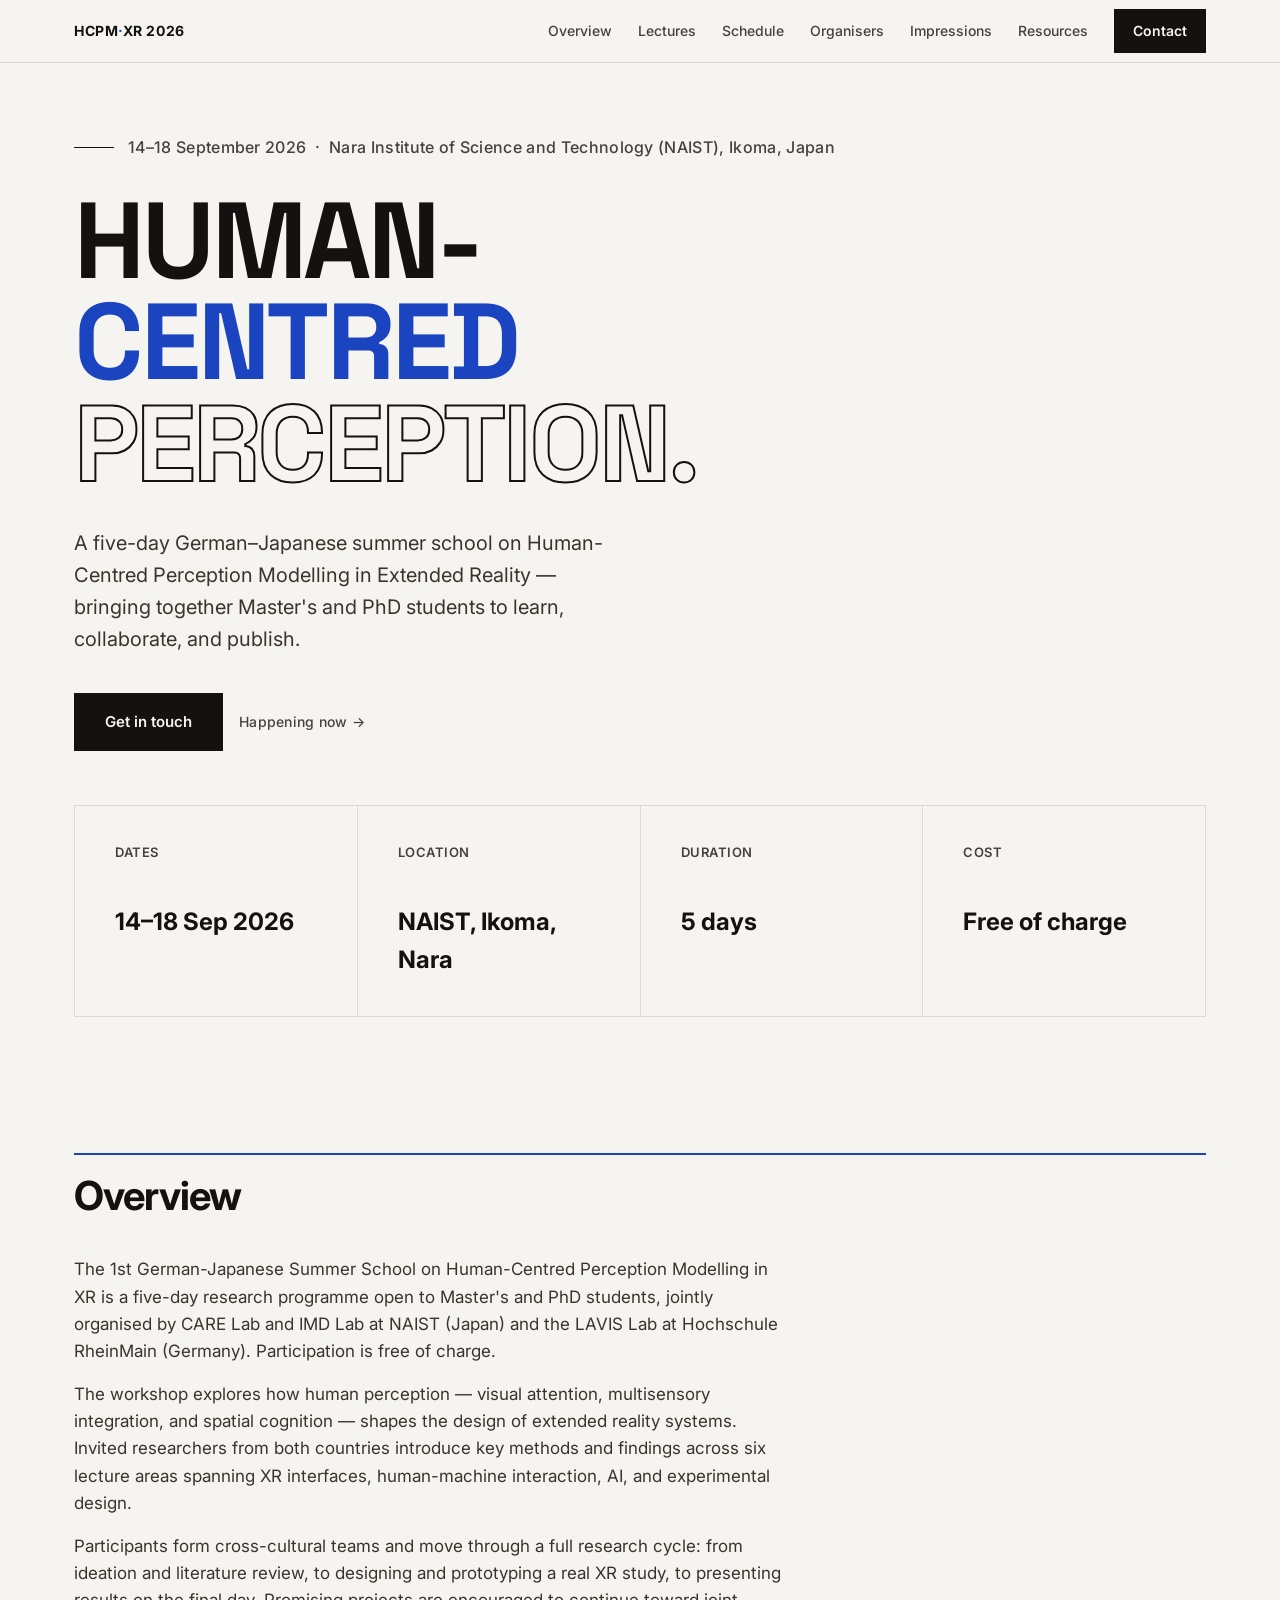
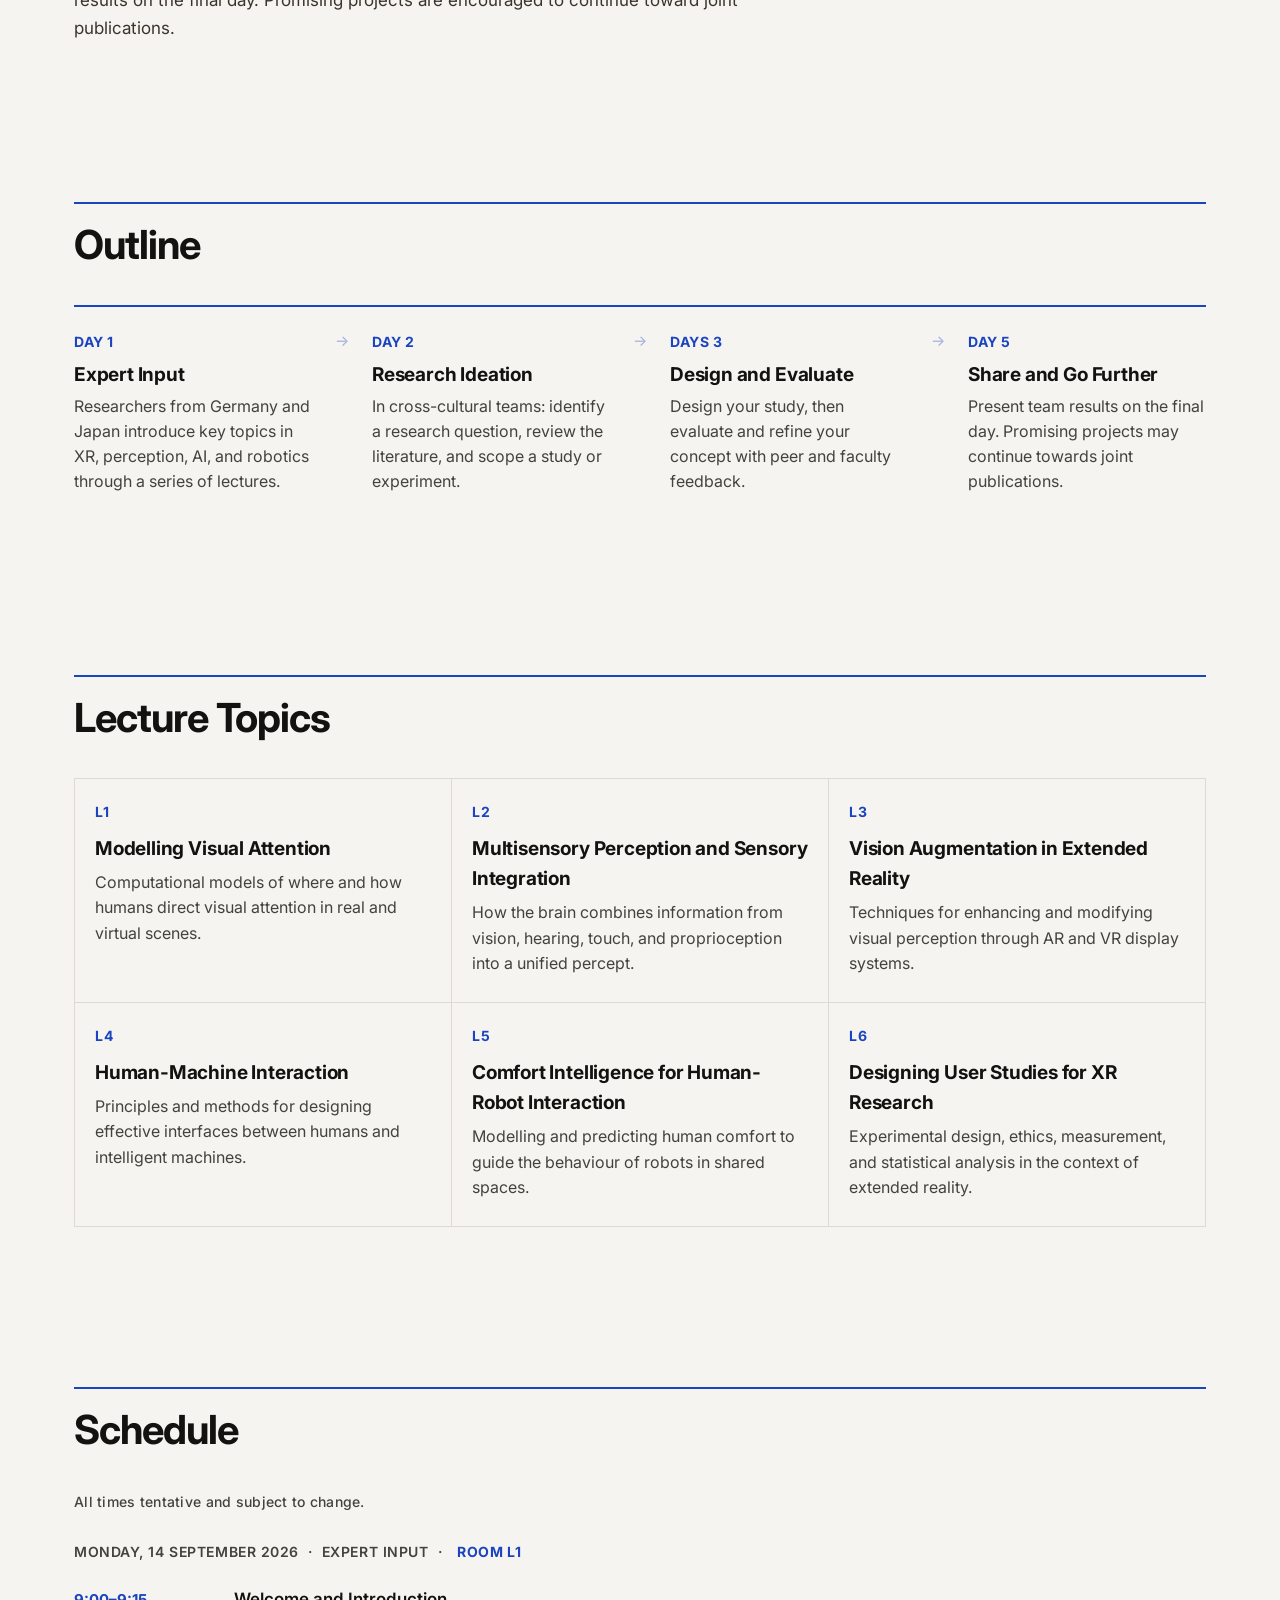
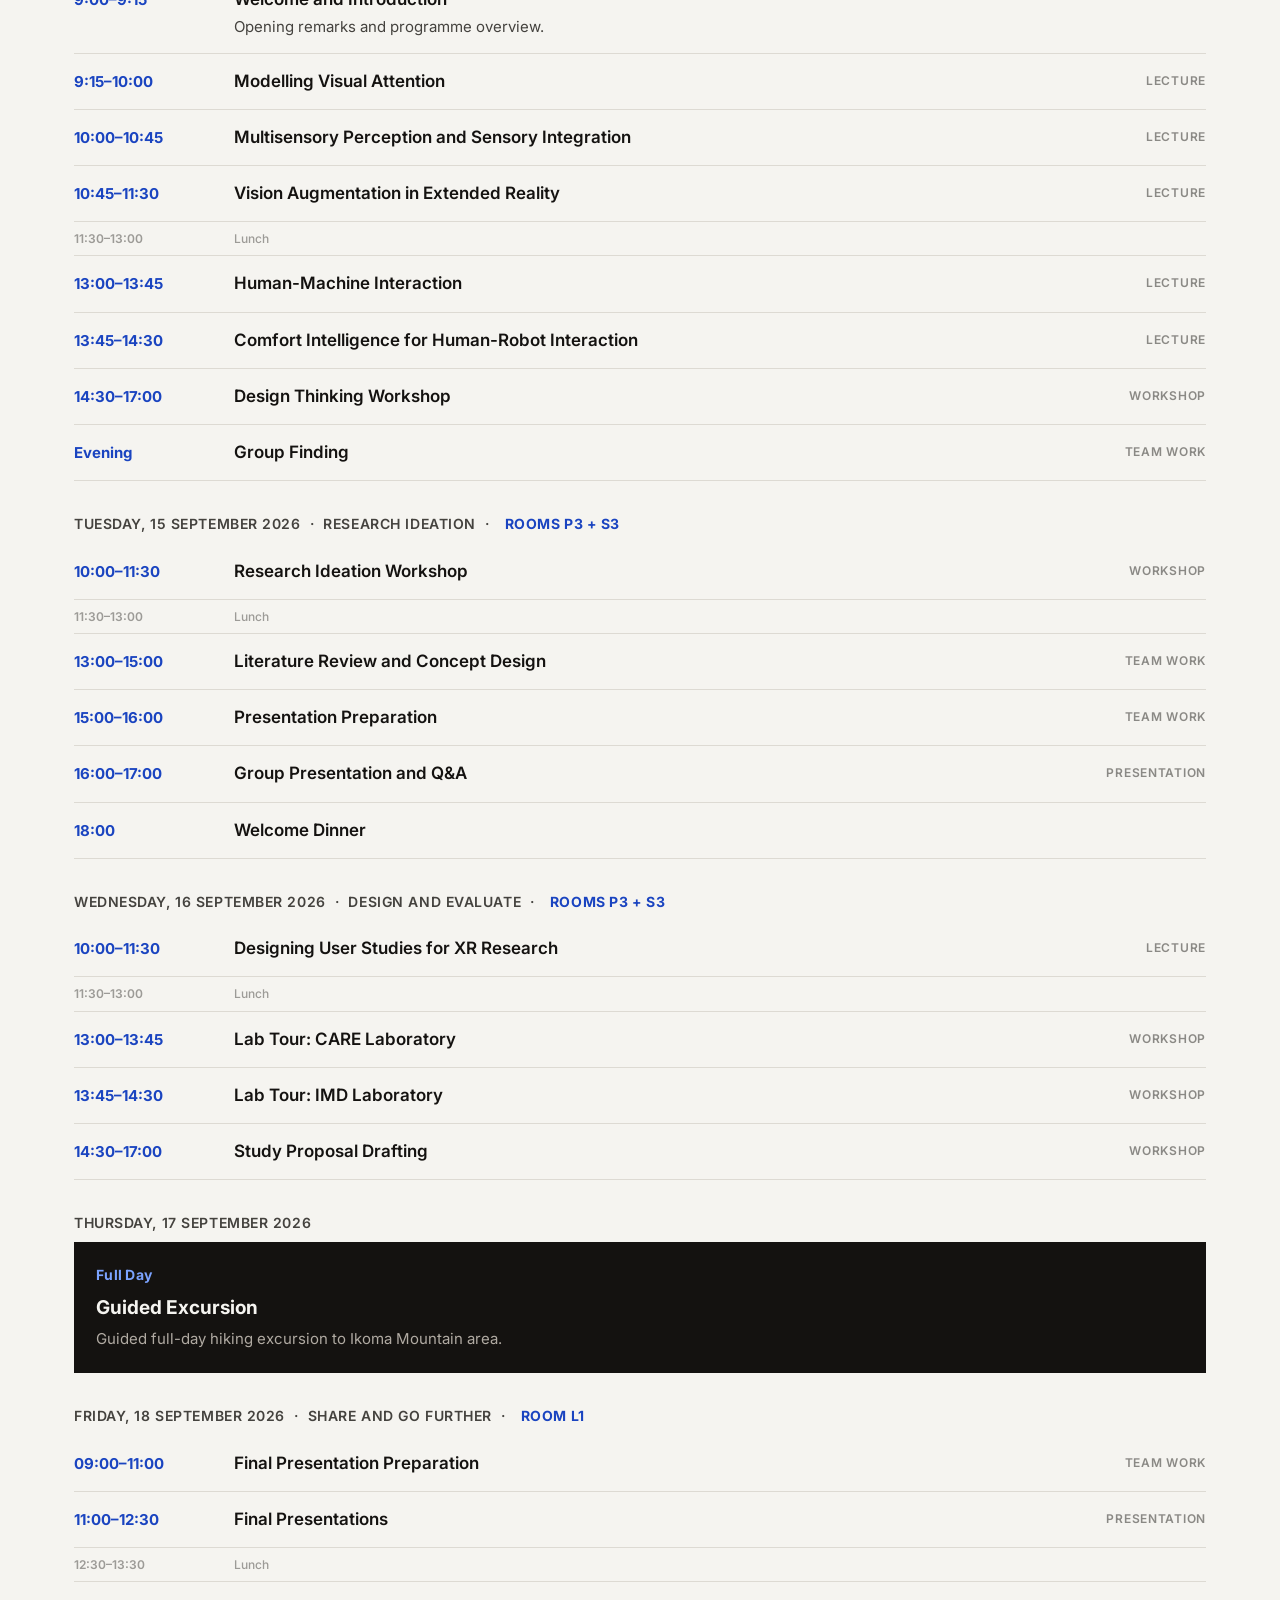
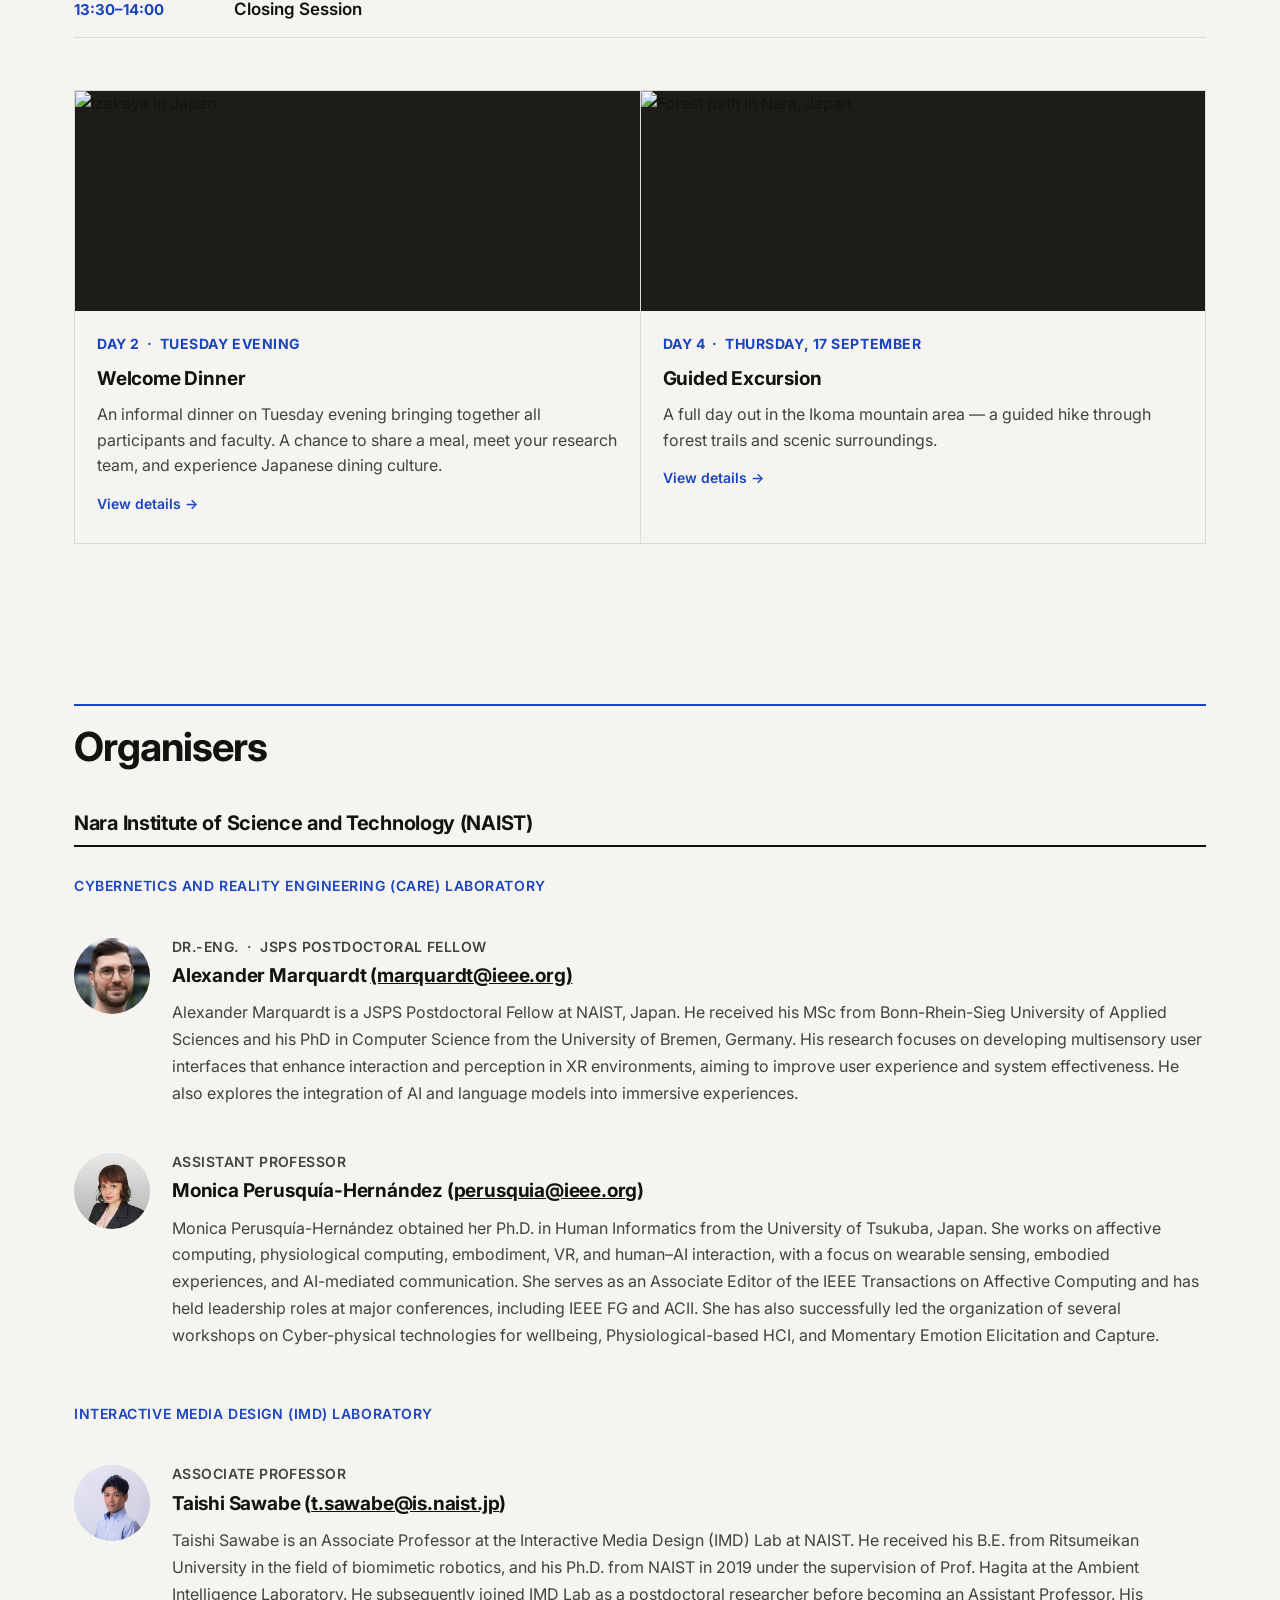
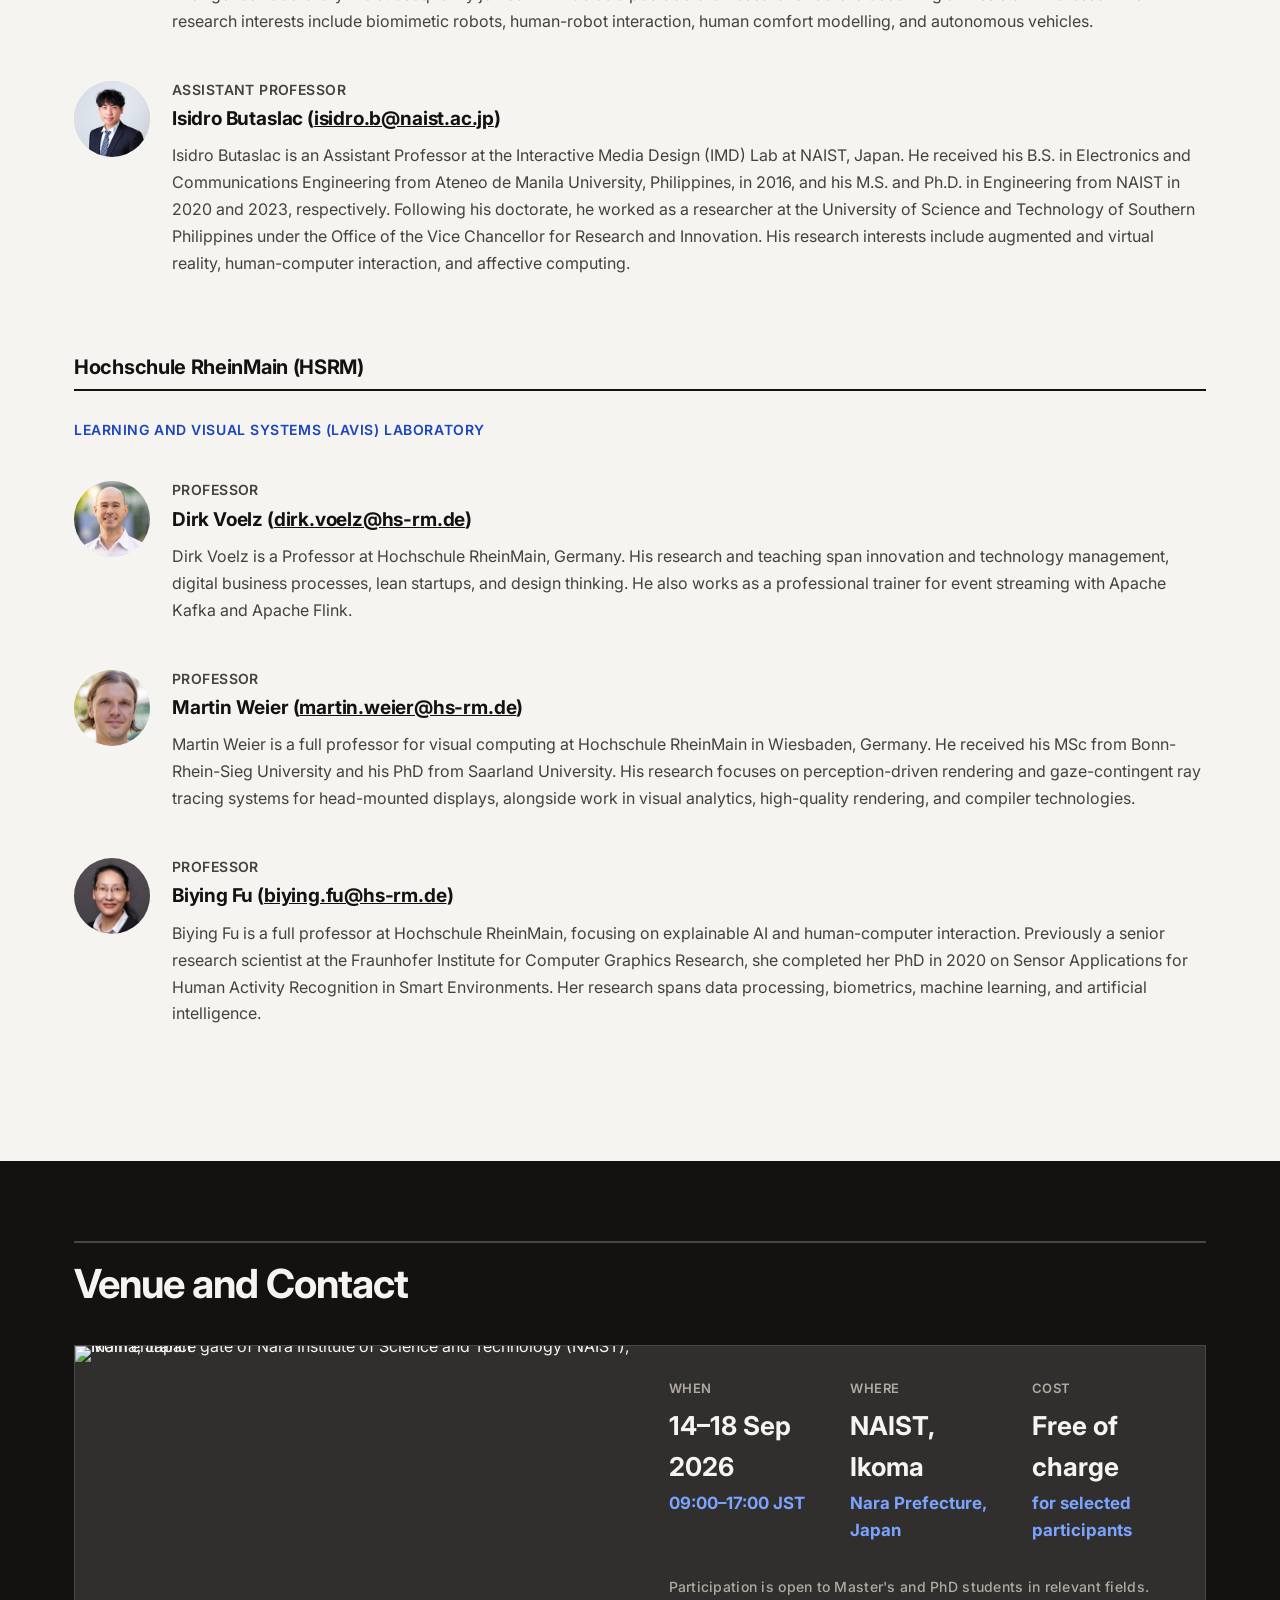
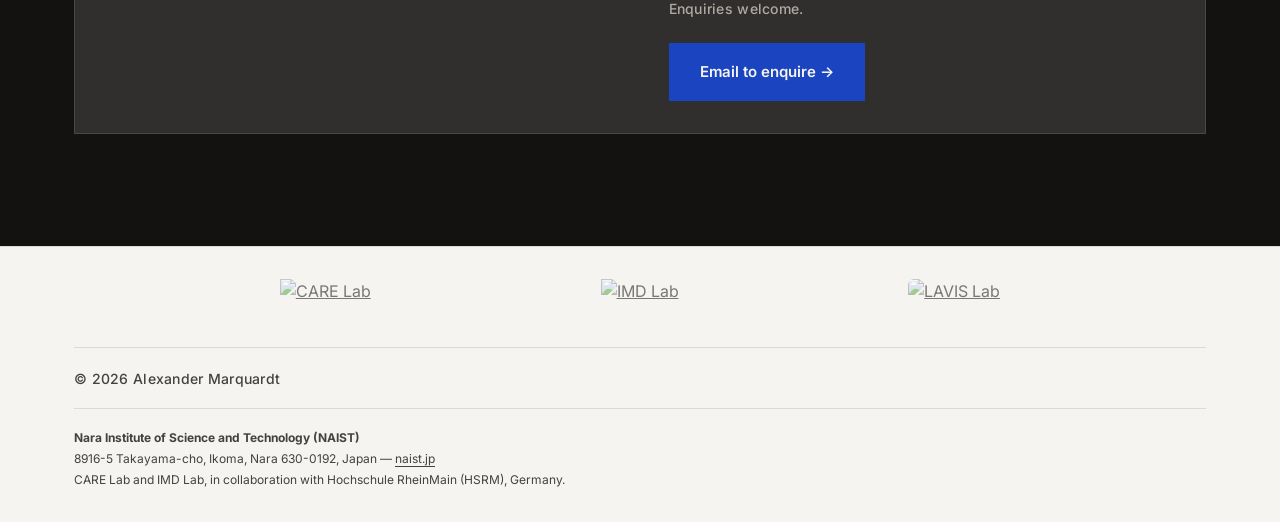
==== index.html @ 19aea853 "Update index.html" ====
<!DOCTYPE html>
<html lang="en">
<head>
<meta charset="UTF-8" />
<meta name="viewport" content="width=device-width, initial-scale=1.0" />
<!-- ============================================================
     EDIT THESE 3 LINES
     ============================================================ -->
<title>HCPM Summer School 2026 — Human-Centred Perception Modelling in XR</title>
<meta name="description" content="1st German-Japanese Summer School on Human-Centred Perception Modelling in XR. 14–18 September 2026, NAIST, Ikoma, Nara, Japan." />
<script>window.EVENT_DATE  = "2026-09-14T09:00:00";</script>
<script>window.CONTACT_URL = "mailto:marquardt@ieee.org?subject=HCPM%20Summer%20School%202026";</script>
<!-- ============================================================ -->
<link rel="preconnect" href="https://fonts.googleapis.com" />
<link rel="preconnect" href="https://fonts.gstatic.com" crossorigin />
<link href="https://fonts.googleapis.com/css2?family=Space+Grotesk:wght@700&family=Inter:wght@400;500;600;700&display=swap" rel="stylesheet" />
<style>
  /* ---- DESIGN TOKENS ---- */
  :root {
    --paper:   #F5F4F0;
    --ink:     #141210;
    --blue:    #1A44C0;
    --hair:    #DDDAD3;
    --muted:   #44423E;
    --max:     1180px;
    --display: "Space Grotesk", system-ui, sans-serif;
    --mono:    "Space Mono", ui-monospace, monospace;
    --body:    "Inter", system-ui, sans-serif;
  }
  *, *::before, *::after { box-sizing: border-box; margin: 0; padding: 0; }
  html  { scroll-behavior: smooth; }
  body  {
    background: var(--paper); color: var(--ink);
    font-family: var(--body); line-height: 1.6;
    -webkit-font-smoothing: antialiased;
    overflow-x: hidden;
  }
  .wrap { max-width: var(--max); margin: 0 auto; padding: 0 24px; }
  a { color: inherit; }
  .tag {
    font-family: var(--body); font-size: 14px; font-weight: 500;
    letter-spacing: .02em; color: var(--muted);
  }
/* ---- NAV ---- */
nav {
  position: sticky; top: 0; z-index: 50;
  background: rgba(245,244,240,.88); backdrop-filter: blur(10px);
  border-bottom: 1px solid var(--hair);
}
.nav-in { display: flex; align-items: center; justify-content: space-between; height: 62px; }
.brand { font-family: var(--body); font-weight: 700; letter-spacing: .04em; font-size: 14px; text-decoration: none; }
.brand .dot { color: var(--blue); }
.nav-links { display: flex; gap: 26px; align-items: center; }
.nav-links a:not(.btn) { font-family: var(--body); font-size: 14px; font-weight: 500; text-decoration: none; color: var(--muted); transition: color .2s; }
.nav-links a:not(.btn):hover { color: var(--ink); }
.btn {
  display: inline-block; background: var(--ink); color: var(--paper);
  font-family: var(--body); font-size: 14px; font-weight: 600;
  padding: 10px 18px; text-decoration: none; border: 1px solid var(--ink);
  transition: transform .18s, background .18s;
}
.btn:hover { background: var(--blue); border-color: var(--blue); transform: translateY(-1px); }
.btn.lg { padding: 16px 30px; font-size: 15px; }
  .menu-btn { display: none; flex-direction: column; justify-content: center; gap: 5px; background: none; border: none; cursor: pointer; padding: 4px; }
  .menu-btn span { display: block; width: 22px; height: 2px; background: var(--ink); transition: transform .2s, opacity .2s; }
  .menu-btn.open span:nth-child(1) { transform: translateY(7px) rotate(45deg); }
  .menu-btn.open span:nth-child(2) { opacity: 0; }
  .menu-btn.open span:nth-child(3) { transform: translateY(-7px) rotate(-45deg); }
  @media (max-width: 680px) {
    .menu-btn { display: flex; }
    .nav-links { display: none; flex-direction: column; gap: 0; position: absolute; top: 62px; left: 0; right: 0; background: rgba(245,244,240,.97); backdrop-filter: blur(10px); border-bottom: 1px solid var(--hair); padding: 8px 24px 24px; }
    .nav-links.open { display: flex; }
    .nav-links a.hide-sm { display: block; }
    .nav-links a:not(.btn) { padding: 13px 0; border-bottom: 1px solid var(--hair); font-size: 15px; }
    .nav-links .btn { margin-top: 16px; text-align: center; }
  }
  /* ---- HERO ---- */
  header { padding: 72px 0 56px; }
  .eyebrow { display: flex; gap: 14px; align-items: center; margin-bottom: 30px; text-transform: none; font-size: 16px; }
  .eyebrow .line { height: 1px; width: 40px; background: var(--ink); }
h1 {
  font-family: var(--display); font-weight: 700;
  font-size: clamp(44px, 9vw, 108px); line-height: .94;
  letter-spacing: -.03em; text-transform: uppercase;
}
  h1 .accent { color: var(--blue); }
  h1 .out { -webkit-text-stroke: 2px var(--ink); color: transparent; }
  .lede { max-width: 560px; margin: 32px 0 0; font-size: clamp(16px, 2.2vw, 20px); color: #3A342C; }
  .hero-cta { display: flex; gap: 16px; align-items: center; flex-wrap: wrap; margin-top: 38px; }
  .ticker {
    margin-top: 54px;
    display: grid; grid-template-columns: repeat(4, 1fr);
    gap: 1px; background: var(--hair); border: 1px solid var(--hair);
  }
  .ticker div { background: var(--paper); padding: 18px 20px; }
  .ticker .k { font-family: var(--body); font-size: 13px; font-weight: 600; letter-spacing: .04em; text-transform: uppercase; color: var(--muted); }
  .ticker .v { font-family: var(--body); font-weight: 700; font-size: clamp(17px, 2.4vw, 24px); margin-top: 4px; }
  .hero-line { opacity: 0; transform: translateY(28px); animation: rise .8s cubic-bezier(.2,.7,.2,1) forwards; }
  .hero-line:nth-child(1) { animation-delay: .05s; }
  .hero-line:nth-child(2) { animation-delay: .18s; }
  .hero-line:nth-child(3) { animation-delay: .30s; }
  @keyframes rise { to { opacity: 1; transform: none; } }
  @media (max-width: 680px) {
    .ticker { grid-template-columns: repeat(2, 1fr); }
  }
  /* ---- SECTION CHROME ---- */
  section { padding: 80px 0; }
  .head { display: flex; gap: 16px; align-items: baseline; margin-bottom: 40px; flex-wrap: wrap;
    border-top: 2px solid var(--blue); padding-top: 20px; }
  /* Dark contact section: soften the blue bar */
  #contact .head { border-top-color: rgba(255,255,255,.22); }
  .head .num { font-family: var(--body); color: var(--blue); font-weight: 700; font-size: 13px; }
  h2 { font-family: var(--body); font-weight: 700; font-size: clamp(26px, 4.5vw, 40px); letter-spacing: -.025em; line-height: 1.04; }
  .venue-split { display: grid; grid-template-columns: 1fr 1fr; gap: 1px; background: rgba(255,255,255,.12); border: 1px solid rgba(255,255,255,.12); margin-bottom: 32px; }
.venue-split-img { overflow: hidden; line-height: 0; min-height: 280px; }
.venue-split-img img { width: 100%; height: 100%; object-fit: cover; object-position: center 55%; display: block; }
.venue-split-info { padding: 32px 28px; }
@media (max-width: 680px) { .venue-split { grid-template-columns: 1fr; } .venue-split-img { min-height: 200px; } }

  /* ---- OVERVIEW (single column) ---- */
  .overview-text p { font-size: 17px; color: #3A342C; max-width: 720px; }
  .overview-text p + p { margin-top: 16px; }
  /* ---- OUTLINE CARDS ---- */
  .cards { display: grid; grid-template-columns: repeat(4, 1fr); gap: 1px; background: var(--hair); border: 1px solid var(--hair); }
  .card { background: var(--paper); padding: 28px 22px 32px; transition: background .2s; }
  .card:hover { background: #fff; }
  .card .ci { font-family: var(--body); font-size: 14px; color: var(--blue); font-weight: 700; }
  .card h3 { font-family: var(--body); font-weight: 700; font-size: 19px; margin: 12px 0 8px; letter-spacing: -.01em; }
  .card p { color: var(--muted); font-size: 15px; line-height: 1.6; }
  @media (max-width: 900px) { .cards { grid-template-columns: repeat(2, 1fr); } }
  @media (max-width: 560px) { .cards { grid-template-columns: 1fr; } }
  /* ---- OUTLINE TIMELINE ---- */
  .timeline { display: flex; align-items: stretch; border-top: 2px solid var(--blue); }
  .tl-step { flex: 1; padding: 24px 18px 20px 0; }
  .tl-step:not(:first-child) { padding-left: 18px; }
  .tl-step:last-child { padding-right: 0; }
  .tl-arr { width: 24px; display: flex; align-items: flex-start; justify-content: center; padding-top: 22px; color: var(--blue); font-size: 15px; opacity: .38; flex-shrink: 0; font-family: var(--body); }
  .tl-day { font-family: var(--body); font-size: 14px; font-weight: 700; color: var(--blue); letter-spacing: .04em; text-transform: uppercase; margin-bottom: 10px; }
  .tl-title { font-family: var(--body); font-weight: 700; font-size: 19px; color: var(--ink); letter-spacing: -.01em; margin-bottom: 8px; line-height: 1.15; }
  .tl-desc { font-size: 16px; color: var(--muted); line-height: 1.58; }
  @media (max-width: 680px) {
    .timeline { flex-direction: column; border-top: none; border-left: 2px solid var(--blue); padding-left: 0; }
    .tl-step { padding: 18px 0 18px 20px !important; border-bottom: 1px solid var(--hair); }
    .tl-step:last-child { border-bottom: none; }
    .tl-arr { display: none; }
  }
  /* ---- LECTURE TOPIC CARDS ---- */
  .topic-cards { display: grid; grid-template-columns: repeat(3, 1fr); gap: 1px; background: var(--hair); border: 1px solid var(--hair); }
  .topic-card { background: var(--paper); padding: 22px 20px 26px; transition: background .2s; }
  .topic-card:hover { background: #fff; }
  .topic-card .ti { font-family: var(--body); font-size: 14px; color: var(--blue); font-weight: 700; letter-spacing: .04em; text-transform: uppercase; }
  .topic-card h3 { font-family: var(--body); font-weight: 700; font-size: 19px; margin: 10px 0 6px; letter-spacing: -.01em; }
  .topic-card p { color: var(--muted); font-size: 16px; line-height: 1.58; }
  @media (max-width: 760px) { .topic-cards { grid-template-columns: repeat(2, 1fr); } }
  @media (max-width: 480px) { .topic-cards { grid-template-columns: 1fr; } }
  /* ---- SCHEDULE ---- */
  .day-label {
    font-family: var(--body); font-weight: 600; font-size: 14px; letter-spacing: .04em; text-transform: uppercase;
    color: var(--muted); padding: 32px 0 8px; margin-top: 0;
  }
  .day-label:first-child { padding-top: 0; }
  .room-tag { display: inline-block; color: var(--blue); font-weight: 700; margin-left: 6px; }
  .row { display: grid; grid-template-columns: 140px 1fr auto; gap: 20px; align-items: flex-start; padding: 14px 0; border-bottom: 1px solid var(--hair); transition: padding-left .2s; }
  .row:hover { padding-left: 10px; }
  .row .t { font-family: var(--body); font-size: 15px; color: var(--blue); font-weight: 700; padding-top: 2px; white-space: nowrap; }
  .row .what { font-family: var(--body); font-size: 17px; font-weight: 600; }
  .row .detail { font-size: 15px; color: var(--muted); margin-top: 2px; }
  .row-type { font-family: var(--body); font-size: 12px; font-weight: 600; letter-spacing: .06em; text-transform: uppercase; color: var(--muted); opacity: .6; white-space: nowrap; padding-top: 3px; }
  @media (max-width: 580px) { .row-type { display: none; } }
  .row-break { display: grid; grid-template-columns: 140px 1fr auto; gap: 20px; padding: 7px 0; border-bottom: 1px solid var(--hair); }
  .row-break .t { font-family: var(--body); font-size: 12px; font-weight: 600; color: var(--muted); opacity: .5; white-space: nowrap; }
  .row-break .what { font-family: var(--body); font-size: 12px; font-weight: 500; color: var(--muted); opacity: .5; }
  .row-excursion { background: var(--ink); color: var(--paper); padding: 22px; margin: 0; border: 0; display: block; }
  .row-excursion .t { color: #7BA3FF; font-family: var(--body); font-size: 14px; font-weight: 700; letter-spacing: .02em; }
  .row-excursion .what { font-family: var(--body); font-size: 19px; font-weight: 700; margin: 6px 0 4px; }
  .row-excursion .detail { font-size: 15px; color: #B0AAA2; }
  @media (max-width: 480px) {
    .row, .row-break { grid-template-columns: 104px 1fr auto; }
    .row .t { font-size: 13px; }
  }
  /* ---- ORGANISERS ---- */
  .org-block { margin-bottom: 52px; }
  .org-block:last-child { margin-bottom: 0; }
  .org-inst-name {
    font-family: var(--body); font-weight: 700; font-size: 20px;
    letter-spacing: -.015em; padding-bottom: 6px;
    border-bottom: 2px solid var(--ink); margin-bottom: 28px;
  }
  .org-lab { margin-bottom: 32px; }
  .org-lab-name {
    font-family: var(--body); font-size: 14px; font-weight: 600; color: var(--blue);
    letter-spacing: .04em; text-transform: uppercase; margin-bottom: 16px;
  }
  .org-person {
    display: flex; gap: 22px; align-items: flex-start;
    padding: 22px 0;
  }
  .org-photo {
    width: 76px; height: 76px; border-radius: 50%;
    object-fit: cover; object-position: center top; flex-shrink: 0; margin-top: 2px;
    background: var(--hair); /* fallback while loading */
  }
  .org-info { flex: 1; min-width: 0; }
  .org-role { font-family: var(--body); font-weight: 600; font-size: 14px; color: var(--muted); letter-spacing: .03em; text-transform: uppercase; margin-bottom: 3px; }
  .org-name { font-family: var(--body); font-weight: 700; font-size: 19px; letter-spacing: -.01em; margin-bottom: 8px; }
  .org-bio { font-size: 16px; color: var(--muted); line-height: 1.68; }
  @media (max-width: 520px) {
    .org-person { flex-direction: column; gap: 12px; }
    .org-photo { width: 64px; height: 64px; }
  }
  /* ---- VENUE / CONTACT (dark) ---- */
  #contact { background: var(--ink); color: var(--paper); border: 0; }
  #contact .head h2 { color: var(--paper); }
  #contact .tag { color: #B0AAA2; font-family: var(--body); font-weight: 500; font-size: 14px; letter-spacing: .02em; text-transform: none; }
  #contact .num { color: #7BA3FF; }
  .detail-grid { display: grid; grid-template-columns: repeat(3, 1fr); gap: 36px; margin: 14px 0 42px; }
  .detail-grid .k { font-family: var(--body); font-weight: 600; font-size: 13px; letter-spacing: .04em; text-transform: uppercase; color: #B0AAA2; }
  .detail-grid .v { font-family: var(--body); font-size: clamp(18px, 2.6vw, 26px); font-weight: 700; margin-top: 6px; color: var(--paper); }
  .detail-grid .v small { color: #7BA3FF; font-size: 65%; display: block; margin-top: 2px; }
  #contact .btn { background: var(--blue); border-color: var(--blue); color: var(--paper); }
  #contact .btn:hover { background: var(--paper); border-color: var(--paper); color: var(--ink); }
  @media (max-width: 680px) { .detail-grid { grid-template-columns: 1fr; gap: 22px; } }
  /* ---- FOOTER ---- */
  footer { padding: 32px 0; border-top: 1px solid var(--hair); }
  .foot-logos {
    display: flex; align-items: center; justify-content: space-evenly;
    gap: 24px; flex-wrap: wrap; padding-bottom: 24px;
    margin-bottom: 20px; border-bottom: 1px solid var(--hair);
  }
  .foot-logos a, .foot-logos span { display: flex; align-items: center; }
  .foot-logos img {
    height: 44px; width: auto; max-width: 120px;
    object-fit: contain; opacity: .55; transition: opacity .2s;
  }
  .foot-logos a:hover img { opacity: .9; }
  .foot-logos img.square { border-radius: 6px; }
  .foot-bottom { display: flex; justify-content: space-between; align-items: center; flex-wrap: wrap; gap: 10px; }
  .foot-links { display: flex; gap: 18px; align-items: center; }
  .foot-links a { font-family: var(--body); font-size: 14px; font-weight: 500; color: var(--muted); text-decoration: none; transition: color .2s; }
  .foot-links a:hover { color: var(--ink); }
  .impressum {
    border-top: 1px solid var(--hair); padding-top: 18px; margin-top: 18px;
    display: flex; gap: 16px; align-items: flex-start;
  }
  .impressum img { height: 26px; width: auto; opacity: .45; flex-shrink: 0; margin-top: 3px; }
  .impressum p { font-family: var(--body); font-size: 12px; color: var(--muted); line-height: 1.75; }
  .impressum a { color: var(--muted); text-decoration: underline; text-underline-offset: 3px; }
  /* Section number: larger decorative weight */
  .head .num { font-size: 11px; letter-spacing: .18em; }
  /* ---- SOCIAL HIGHLIGHTS ---- */
  .social-highlights { display: grid; grid-template-columns: 1fr 1fr; gap: 1px; background: var(--hair); border: 1px solid var(--hair); margin-top: 40px; }
  .social-card { background: var(--paper); overflow: hidden; }
  .social-card img { width: 100%; height: 220px; object-fit: cover; display: block; }
  .social-card-body { padding: 22px 22px 26px; }
  .social-card-body .sc-tag { font-family: var(--body); font-size: 14px; color: var(--blue); font-weight: 700; letter-spacing: .04em; text-transform: uppercase; margin-bottom: 8px; }
  .social-card-body h3 { font-family: var(--body); font-weight: 700; font-size: 19px; letter-spacing: -.01em; margin-bottom: 8px; }
  .social-card-body p { font-size: 16px; color: var(--muted); line-height: 1.6; }
  .social-card-body .card-link { display: inline-block; margin-top: 14px; font-family: var(--body); font-size: 14px; font-weight: 600; color: var(--blue); text-decoration: none; }
  .social-card-body .card-link:hover { text-decoration: underline; }
  @media (max-width: 640px) { .social-highlights { grid-template-columns: 1fr; } }
  /* ---- SCROLL ANIMATIONS ---- */
  @keyframes fade-rise {
    from { opacity: 0; transform: translateY(28px); }
    to   { opacity: 1; transform: none; }
  }
  /* Progress bar — scroll(root) is already widely supported */
  @keyframes grow-bar { to { transform: scaleX(1); } }
  #scroll-bar {
    position: fixed; top: 0; left: 0; width: 100%; height: 2px;
    background: var(--blue); transform-origin: 0 50%; transform: scaleX(0);
    z-index: 200;
    animation: grow-bar linear both;
    animation-timeline: scroll(root);
  }
  /* Scroll reveal — fade in on enter, fade out on exit (bidirectional) */
  .reveal {
    opacity: 0;
    transform: translateY(44px);
    transition: opacity .7s ease, transform .7s ease;
  }
  /* Once seen: lock transform so exit/re-entry is a clean fade, no downward bounce */
  .reveal.seen { transform: none; }
  .reveal.in { opacity: 1; transform: none; }
  @media (prefers-reduced-motion: reduce) {
    *, *::before, *::after { animation: none !important; transition: none !important; }
    .reveal { opacity: 1 !important; transform: none !important; }
    .hero-line { opacity: 1; transform: none; }
    #scroll-bar { display: none; }
    html { scroll-behavior: auto; }
  }
</style>
</head>
<body>
<div id="scroll-bar" aria-hidden="true"></div>
<!-- ── NAV ───────────────────────────────────────────────────────────────── -->
<nav>
  <div class="wrap nav-in">
    <a class="brand" href="#" aria-label="Home">HCPM<span class="dot">·</span>XR 2026</a>
    <div class="nav-links">
      <a href="#about"      class="hide-sm">Overview</a>
      <a href="#lectures"   class="hide-sm">Lectures</a>
      <a href="#schedule"   class="hide-sm">Schedule</a>
      <a href="#organisers" class="hide-sm">Organisers</a>
      <a href="impressions.html" class="hide-sm" target="_blank" >Impressions</a>
      <a href="resources.html" class="hide-sm" target="_blank">Resources</a>
      <a class="btn" href="#contact">Contact</a>
    </div>
    <button class="menu-btn" id="menu-btn" aria-label="Open menu" aria-expanded="false">
      <span></span><span></span><span></span>
    </button>
  </div>
</nav>
<!-- ── HERO ──────────────────────────────────────────────────────────────── -->
<header>
  <div class="wrap">
    <div class="eyebrow tag"><span class="line"></span>14–18 September 2026 &nbsp;·&nbsp; Nara Institute of Science and Technology (NAIST), Ikoma, Japan</div>
    <h1>
      <div class="hero-line">Human-</div>
      <div class="hero-line"><span class="accent">Centred</span></div>
      <div class="hero-line"><span class="out">Perception.</span></div>
    </h1>
    <p class="lede">A five-day German–Japanese summer school on Human-Centred Perception Modelling in Extended Reality — bringing together Master's and PhD students to learn, collaborate, and publish.</p>
    <div class="hero-cta">
      <a class="btn lg" href="#contact">Get in touch</a>
      <span class="tag" id="countdown">loading…</span>
    </div>
    <div class="ticker">
      <div><div class="k">Dates</div><div class="v">14–18 Sep 2026</div></div>
      <div><div class="k">Location</div><div class="v">NAIST, Ikoma, Nara</div></div>
      <div><div class="k">Duration</div><div class="v">5 days</div></div>
      <div><div class="k">Cost</div><div class="v">Free of charge</div></div>
    </div>
  </div>
</header>
<!-- ── 01 OVERVIEW ───────────────────────────────────────────────────────── -->
<section id="about">
  <div class="wrap">
    <div class="head reveal"><h2>Overview</h2></div>
    <div class="overview-text reveal">
      <p>The 1st German-Japanese Summer School on Human-Centred Perception Modelling in XR is a five-day research programme open to Master's and PhD students, jointly organised by CARE Lab and IMD Lab at NAIST (Japan) and the LAVIS Lab at Hochschule RheinMain (Germany). Participation is free of charge.</p>
      <p>The workshop explores how human perception — visual attention, multisensory integration, and spatial cognition — shapes the design of extended reality systems. Invited researchers from both countries introduce key methods and findings across six lecture areas spanning XR interfaces, human-machine interaction, AI, and experimental design.</p>
      <p>Participants form cross-cultural teams and move through a full research cycle: from ideation and literature review, to designing and prototyping a real XR study, to presenting results on the final day. Promising projects are encouraged to continue toward joint publications.</p>
    </div>
  </div>
</section>
<!-- ── 02 OUTLINE ────────────────────────────────────────────────────────── -->
<section id="outline">
  <div class="wrap">
    <div class="head reveal"><h2>Outline</h2></div>
    <div class="timeline reveal">
      <div class="tl-step">
        <div class="tl-day">Day 1</div>
        <h3 class="tl-title">Expert Input</h3>
        <p class="tl-desc">Researchers from Germany and Japan introduce key topics in XR, perception, AI, and robotics through a series of lectures.</p>
      </div>
      <div class="tl-arr">→</div>
      <div class="tl-step">
        <div class="tl-day">Day 2</div>
        <h3 class="tl-title">Research Ideation</h3>
        <p class="tl-desc">In cross-cultural teams: identify a research question, review the literature, and scope a study or experiment.</p>
      </div>
      <div class="tl-arr">→</div>
      <div class="tl-step">
        <div class="tl-day">Days 3</div>
        <h3 class="tl-title">Design and Evaluate</h3>
        <p class="tl-desc">Design your study, then evaluate and refine your concept with peer and faculty feedback.</p>
      </div>
      <div class="tl-arr">→</div>
      <div class="tl-step">
        <div class="tl-day">Day 5</div>
        <h3 class="tl-title">Share and Go Further</h3>
        <p class="tl-desc">Present team results on the final day. Promising projects may continue towards joint publications.</p>
      </div>
    </div>
  </div>
</section>
<!-- ── 03 LECTURE TOPICS ──────────────────────────────────────────────────── -->
<section id="lectures">
  <div class="wrap">
    <div class="head reveal"><h2>Lecture Topics</h2></div>
    <div class="topic-cards reveal">
      <div class="topic-card">
        <div class="ti">L1</div>
        <h3>Modelling Visual Attention</h3>
        <p>Computational models of where and how humans direct visual attention in real and virtual scenes.</p>
      </div>
      <div class="topic-card">
        <div class="ti">L2</div>
        <h3>Multisensory Perception and Sensory Integration</h3>
        <p>How the brain combines information from vision, hearing, touch, and proprioception into a unified percept.</p>
      </div>
      <div class="topic-card">
        <div class="ti">L3</div>
        <h3>Vision Augmentation in Extended Reality</h3>
        <p>Techniques for enhancing and modifying visual perception through AR and VR display systems.</p>
      </div>
      <div class="topic-card">
        <div class="ti">L4</div>
        <h3>Human-Machine Interaction</h3>
        <p>Principles and methods for designing effective interfaces between humans and intelligent machines.</p>
      </div>
      <div class="topic-card">
        <div class="ti">L5</div>
        <h3>Comfort Intelligence for Human-Robot Interaction</h3>
        <p>Modelling and predicting human comfort to guide the behaviour of robots in shared spaces.</p>
      </div>
      <div class="topic-card">
        <div class="ti">L6</div>
        <h3>Designing User Studies for XR Research</h3>
        <p>Experimental design, ethics, measurement, and statistical analysis in the context of extended reality.</p>
      </div>
    </div>
  </div>
</section>
<!-- ── 04 SCHEDULE ────────────────────────────────────────────────────────── -->
<section id="schedule">
  <div class="wrap">
    <div class="head reveal"><h2>Schedule</h2></div>
    <p class="tag reveal" style="margin-bottom:28px">All times tentative and subject to change.</p>
    <div class="reveal">
      <div class="day-label">Monday, 14 September 2026 &nbsp;·&nbsp; Expert Input &nbsp;·&nbsp; <span class="room-tag">Room L1</span></div>
      <div class="row"><span class="t">9:00–9:15</span><div><div class="what">Welcome and Introduction</div><div class="detail">Opening remarks and programme overview.</div></div></div>
      <div class="row"><span class="t">9:15–10:00</span><div><div class="what">Modelling Visual Attention</div></div><span class="row-type">Lecture</span></div>
      <div class="row"><span class="t">10:00–10:45</span><div><div class="what">Multisensory Perception and Sensory Integration</div></div><span class="row-type">Lecture</span></div>
      <div class="row"><span class="t">10:45–11:30</span><div><div class="what">Vision Augmentation in Extended Reality</div></div><span class="row-type">Lecture</span></div>
      <div class="row-break"><span class="t">11:30–13:00</span><span class="what">Lunch</span></div>
      <div class="row"><span class="t">13:00–13:45</span><div><div class="what">Human-Machine Interaction</div></div><span class="row-type">Lecture</span></div>
      <div class="row"><span class="t">13:45–14:30</span><div><div class="what">Comfort Intelligence for Human-Robot Interaction</div></div><span class="row-type">Lecture</span></div>
      <div class="row"><span class="t">14:30–17:00</span><div><div class="what">Design Thinking Workshop</div></div><span class="row-type">Workshop</span></div>
      <div class="row"><span class="t">Evening</span><div><div class="what">Group Finding</div></div><span class="row-type">Team Work</span></div>

      <div class="day-label">Tuesday, 15 September 2026 &nbsp;·&nbsp; Research Ideation &nbsp;·&nbsp; <span class="room-tag">Rooms P3 + S3</span></div>
      <div class="row"><span class="t">10:00–11:30</span><div><div class="what">Research Ideation Workshop</div></div><span class="row-type">Workshop</span></div>
      <div class="row-break"><span class="t">11:30–13:00</span><span class="what">Lunch</span></div>
      <div class="row"><span class="t">13:00–15:00</span><div><div class="what">Literature Review and Concept Design</div></div><span class="row-type">Team Work</span></div>
      <div class="row"><span class="t">15:00–16:00</span><div><div class="what">Presentation Preparation</div></div><span class="row-type">Team Work</span></div>
      <div class="row"><span class="t">16:00–17:00</span><div><div class="what">Group Presentation and Q&amp;A</div></div><span class="row-type">Presentation</span></div>
      <div class="row"><span class="t">18:00</span><div><div class="what">Welcome Dinner</div></div></div>

      <div class="day-label">Wednesday, 16 September 2026 &nbsp;·&nbsp; Design and Evaluate &nbsp;·&nbsp; <span class="room-tag">Rooms P3 + S3</span></div>
      <div class="row"><span class="t">10:00–11:30</span><div><div class="what">Designing User Studies for XR Research</div></div><span class="row-type">Lecture</span></div>
      <div class="row-break"><span class="t">11:30–13:00</span><span class="what">Lunch</span></div>
      <div class="row"><span class="t">13:00–13:45</span><div><div class="what">Lab Tour: CARE Laboratory</div></div><span class="row-type">Workshop</span></div>
      <div class="row"><span class="t">13:45–14:30</span><div><div class="what">Lab Tour: IMD Laboratory</div></div><span class="row-type">Workshop</span></div>
      <div class="row"><span class="t">14:30–17:00</span><div><div class="what">Study Proposal Drafting</div></div><span class="row-type">Workshop</span></div>
         
      <div class="day-label">Thursday, 17 September 2026</div>
      <div class="row-excursion">
        <div class="t">Full Day</div>
        <div class="what">Guided Excursion</div>
        <div class="detail">Guided full-day hiking excursion to Ikoma Mountain area.</div>
      </div>

      <div class="day-label">Friday, 18 September 2026 &nbsp;·&nbsp; Share and Go Further &nbsp;·&nbsp; <span class="room-tag">Room L1</span></div>
      <div class="row"><span class="t">09:00–11:00</span><div><div class="what">Final Presentation Preparation</div></div><span class="row-type">Team Work</span></div>
      <div class="row"><span class="t">11:00–12:30</span><div><div class="what">Final Presentations</div></div><span class="row-type">Presentation</span></div>
      <div class="row-break"><span class="t">12:30–13:30</span><span class="what">Lunch</span></div>
      <div class="row"><span class="t">13:30–14:00</span><div><div class="what">Closing Session</div></div></div>
    </div>
    <!-- Social highlights -->
    <div class="social-highlights reveal" style="margin-top:52px">
      <div class="social-card">
        <img
          src="https://byfood.b-cdn.net/api/public/assets/9656/content?optimizer=image"
          alt="Izakaya in Japan"
          onerror="this.style.cssText='height:220px;background:#1e1c18;display:block;width:100%';this.removeAttribute('src')"
        />
        <div class="social-card-body">
          <div class="sc-tag">Day 2 &nbsp;·&nbsp; Tuesday Evening</div>
          <h3>Welcome Dinner</h3>
          <p>An informal dinner on Tuesday evening bringing together all participants and faculty. A chance to share a meal, meet your research team, and experience Japanese dining culture.</p>
             <a class="card-link" href="dinner.html" target="_blank" >View details →</a>
        </div>
      </div>
      <div class="social-card">
        <img
          src="https://commons.wikimedia.org/wiki/Special:FilePath/20100716_Nara_Kasuga-taisha_2196.jpg"
          alt="Forest path in Nara, Japan"
          onerror="this.style.cssText='height:220px;background:#1e1c18;display:block;width:100%';this.removeAttribute('src')"
        />
        <div class="social-card-body">
          <div class="sc-tag">Day 4 &nbsp;·&nbsp; Thursday, 17 September</div>
          <h3>Guided Excursion</h3>
          <p>A full day out in the Ikoma mountain area — a guided hike through forest trails and scenic surroundings.</p>
             <a class="card-link" href="excursion.html" target="_blank" >View details →</a>
        </div>
      </div>
    </div>
  </div>
</section>
<!-- ── 05 ORGANISERS ──────────────────────────────────────────────────────── -->
<section id="organisers">
  <div class="wrap">
    <div class="head reveal"><h2>Organisers</h2></div>
    <!-- NAIST -->
    <div class="org-block reveal">
      <div class="org-inst-name">Nara Institute of Science and Technology (NAIST)</div>
      <div class="org-lab">
        <div class="org-lab-name">Cybernetics and Reality Engineering (CARE) Laboratory</div>
        <div class="org-person">
          <img class="org-photo" src="images/organisers/alexander-marquardt.png" alt="Alexander Marquardt" style="object-position: center 10%;" />
          <div class="org-info">
            <div class="org-role">Dr.-Eng. &nbsp;·&nbsp; JSPS Postdoctoral Fellow</div>
            <div class="org-name">Alexander Marquardt <a href="mailto:marquardt@ieee.org">(marquardt@ieee.org)</a></div>
            <p class="org-bio">Alexander Marquardt is a JSPS Postdoctoral Fellow at NAIST, Japan. He received his MSc from Bonn-Rhein-Sieg University of Applied Sciences and his PhD in Computer Science from the University of Bremen, Germany. His research focuses on developing multisensory user interfaces that enhance interaction and perception in XR environments, aiming to improve user experience and system effectiveness. He also explores the integration of AI and language models into immersive experiences.</p>
          </div>
        </div>
        <div class="org-person">
          <img class="org-photo" src="images/organisers/monica-perusquia.jpg" alt="Monica Perusquía-Hernández" />
          <div class="org-info">
            <div class="org-role">Assistant Professor</div>
            <div class="org-name">Monica Perusquía-Hernández (<a href="mailto:perusquia@ieee.org">perusquia@ieee.org</a>)</div>
            <p class="org-bio">Monica Perusquía-Hernández obtained her Ph.D. in Human Informatics from the University of Tsukuba, Japan. She works on affective computing, physiological computing, embodiment, VR, and human–AI interaction, with a focus on wearable sensing, embodied experiences, and AI-mediated communication. She serves as an Associate Editor of the IEEE Transactions on Affective Computing and has held leadership roles at major conferences, including IEEE FG and ACII. She has also successfully led the organization of several workshops on Cyber-physical technologies for wellbeing, Physiological-based HCI, and Momentary Emotion Elicitation and Capture.</p>
          </div>
        </div>
      </div>
      <div class="org-lab">
        <div class="org-lab-name">Interactive Media Design (IMD) Laboratory</div>
        <div class="org-person">
          <img class="org-photo" src="images/organisers/taishi-sawabe.jpg" alt="Taishi Sawabe" />
          <div class="org-info">
            <div class="org-role">Associate Professor</div>
            <div class="org-name">Taishi Sawabe (<a href="mailto:t.sawabe@is.naist.jp">t.sawabe@is.naist.jp</a>)</div>
            <p class="org-bio">Taishi Sawabe is an Associate Professor at the Interactive Media Design (IMD) Lab at NAIST. He received his B.E. from Ritsumeikan University in the field of biomimetic robotics, and his Ph.D. from NAIST in 2019 under the supervision of Prof. Hagita at the Ambient Intelligence Laboratory. He subsequently joined IMD Lab as a postdoctoral researcher before becoming an Assistant Professor. His research interests include biomimetic robots, human-robot interaction, human comfort modelling, and autonomous vehicles.</p>
          </div>
        </div>
        <div class="org-person">
          <img class="org-photo" src="images/organisers/isidro-butaslac.png" alt="Isidro Butaslac" />
          <div class="org-info">
            <div class="org-role">Assistant Professor</div>
            <div class="org-name">Isidro Butaslac (<a href="mailto:isidro.b@naist.ac.jp">isidro.b@naist.ac.jp</a>)</div>
            <p class="org-bio">Isidro Butaslac is an Assistant Professor at the Interactive Media Design (IMD) Lab at NAIST, Japan. He received his B.S. in Electronics and Communications Engineering from Ateneo de Manila University, Philippines, in 2016, and his M.S. and Ph.D. in Engineering from NAIST in 2020 and 2023, respectively. Following his doctorate, he worked as a researcher at the University of Science and Technology of Southern Philippines under the Office of the Vice Chancellor for Research and Innovation. His research interests include augmented and virtual reality, human-computer interaction, and affective computing.</p>
          </div>
        </div>
      </div>
    </div><!-- /NAIST -->
    <!-- HSRM -->
    <div class="org-block reveal">
      <div class="org-inst-name">Hochschule RheinMain (HSRM)</div>
      <div class="org-lab">
        <div class="org-lab-name">Learning and Visual Systems (LAVIS) Laboratory</div>
        <div class="org-person">
          <img class="org-photo" src="images/organisers/dirk-voelz.png" alt="Dirk Voelz" />
          <div class="org-info">
            <div class="org-role">Professor</div>
            <div class="org-name">Dirk Voelz (<a href="mailto:dirk.voelz@hs-rm.de">dirk.voelz@hs-rm.de</a>)</div>
            <p class="org-bio">Dirk Voelz is a Professor at Hochschule RheinMain, Germany. His research and teaching span innovation and technology management, digital business processes, lean startups, and design thinking. He also works as a professional trainer for event streaming with Apache Kafka and Apache Flink.</p>
          </div>
        </div>
        <div class="org-person">
          <img class="org-photo" src="images/organisers/martin-weier.jpg" alt="Martin Weier" style="object-position: center 35%;" />
          <div class="org-info">
            <div class="org-role">Professor</div>
            <div class="org-name">Martin Weier (<a href="mailto:martin.weier@hs-rm.de">martin.weier@hs-rm.de</a>)</div>
            <p class="org-bio">Martin Weier is a full professor for visual computing at Hochschule RheinMain in Wiesbaden, Germany. He received his MSc from Bonn-Rhein-Sieg University and his PhD from Saarland University. His research focuses on perception-driven rendering and gaze-contingent ray tracing systems for head-mounted displays, alongside work in visual analytics, high-quality rendering, and compiler technologies.</p>
          </div>
        </div>
        <div class="org-person">
          <img class="org-photo" src="images/organisers/biying-fu.png" alt="Biying Fu" />
          <div class="org-info">
            <div class="org-role">Professor</div>
            <div class="org-name">Biying Fu (<a href="mailto:biying.fu@hs-rm.de">biying.fu@hs-rm.de</a>)</div>
            <p class="org-bio">Biying Fu is a full professor at Hochschule RheinMain, focusing on explainable AI and human-computer interaction. Previously a senior research scientist at the Fraunhofer Institute for Computer Graphics Research, she completed her PhD in 2020 on Sensor Applications for Human Activity Recognition in Smart Environments. Her research spans data processing, biometrics, machine learning, and artificial intelligence.</p>
          </div>
        </div>
      </div>
    </div><!-- /HSRM -->
  </div>
</section>
<!-- ── 06 VENUE / CONTACT (dark) ─────────────────────────────────────────── -->
<section id="contact">
  <div class="wrap">
    <div class="head reveal"><h2>Venue and Contact</h2></div>
    <div class="venue-split reveal">
      <div class="venue-split-img">
        <img
          src="https://www.naist.jp/en/toppage-banner/img/main_entrance.png"
          alt="Main entrance gate of Nara Institute of Science and Technology (NAIST), Ikoma, Japan"
        />
      </div>
      <div class="venue-split-info">
        <div class="detail-grid" style="margin: 0 0 32px;">
          <div>
            <div class="k">When</div>
            <div class="v">14–18 Sep 2026<small>09:00–17:00 JST</small></div>
          </div>
          <div>
            <div class="k">Where</div>
            <div class="v">NAIST, Ikoma<small>Nara Prefecture, Japan</small></div>
          </div>
          <div>
            <div class="k">Cost</div>
            <div class="v">Free of charge<small>for selected participants</small></div>
          </div>
        </div>
        <p class="tag" style="margin-bottom:22px">Participation is open to Master's and PhD students in relevant fields. Enquiries welcome.</p>
        <a class="btn lg" href="mailto:marquardt@ieee.org?subject=HCPM%20Summer%20School%202026" id="contact-btn">Email to enquire →</a>
      </div>
    </div>
  </div>
</section>
<!-- ── FOOTER ─────────────────────────────────────────────────────────────── -->
<footer>
  <div class="wrap">
    <div class="foot-logos">
      <a href="https://carelab.info/" target="_blank" rel="noopener" aria-label="CARE Lab">
        <img src="https://carelab.info/wp-content/uploads/2017/03/cropped-cropped-CARElogo_Y03_bold.png" alt="CARE Lab" />
      </a>
      <a href="https://imdl.naist.jp/" target="_blank" rel="noopener" aria-label="Interactive Media Design Lab">
        <img src="https://imdl.naist.jp/wp-content/uploads/2020/04/logo_without_nickname.png" alt="IMD Lab" />
      </a>
      <a href="https://lavis.cs.hs-rm.de" target="_blank" rel="noopener" aria-label="LAVIS Lab">
        <img class="square" src="https://avatars.githubusercontent.com/u/77007656?s=280&v=4" alt="LAVIS Lab" />
      </a>
    </div>
    <div class="foot-bottom">
      <span class="tag">© 2026 Alexander Marquardt</span>
    </div>
    <div class="impressum">
      <img
        src="https://www.naist.jp/mt-static/support/theme_static/naist_en_main/images/logo-full.png"
        alt="NAIST"
        onerror="this.style.display='none'"
      />
      <p>
        <strong>Nara Institute of Science and Technology (NAIST)</strong><br />
        8916-5 Takayama-cho, Ikoma, Nara 630-0192, Japan —
        <a href="https://www.naist.jp/en/" target="_blank" rel="noopener">naist.jp</a><br />
        CARE Lab and IMD Lab, in collaboration with Hochschule RheinMain (HSRM), Germany.
      </p>
    </div>
  </div>
</footer>
<script>
  /* ---- Contact link ---- */
  (function(){
    var url = window.CONTACT_URL;
    if(url) document.getElementById("contact-btn").setAttribute("href", url);
  })();
  /* ---- Countdown ---- */
  (function(){
    var el = document.getElementById("countdown");
    var target = new Date(window.EVENT_DATE).getTime();
    if(isNaN(target)){ el.textContent = ""; return; }
    function tick(){
      var d = target - Date.now();
      if(d <= 0){ el.textContent = "Happening now →"; return; }
      var days = Math.floor(d / 86400000);
      var hrs  = Math.floor(d % 86400000 / 3600000);
      var mins = Math.floor(d % 3600000 / 60000);
      el.textContent = "Starts in " + days + "d " + hrs + "h " + mins + "m";
    }
    tick(); setInterval(tick, 30000);
  })();
  /* ---- Scroll reveal ---- */
  (function(){
    var reveals    = Array.from(document.querySelectorAll('.reveal'));
    var prevRatios = new Map();
    var ticking    = false;
    function visRatio(el) {
      var r   = el.getBoundingClientRect();
      var vh  = window.innerHeight;
      var vis = Math.max(0, Math.min(r.bottom, vh) - Math.max(r.top, 0));
      return el.offsetHeight > 0 ? vis / el.offsetHeight : 0;
    }
    function update() {
      reveals.forEach(function(el) {
        var ratio    = visRatio(el);
        var prev     = prevRatios.has(el) ? prevRatios.get(el) : -1;
        var isIn     = el.classList.contains('in');
        var entering = ratio >= prev;
        if (!isIn && entering && ratio > 0.15) {
          el.classList.add('in', 'seen');
        } else if (isIn && !entering && ratio < 0.08) {
          el.classList.remove('in');
        }
        prevRatios.set(el, ratio);
      });
      ticking = false;
    }
    update();
    window.addEventListener('scroll', function() {
      if (!ticking) { requestAnimationFrame(update); ticking = true; }
    }, { passive: true });
    window.addEventListener('resize', function() {
      if (!ticking) { requestAnimationFrame(update); ticking = true; }
    }, { passive: true });
  })();
  /* ---- Mobile menu ---- */
  (function(){
    var btn   = document.getElementById('menu-btn');
    var links = document.querySelector('.nav-links');
    if (!btn || !links) return;
    btn.addEventListener('click', function(){
      var open = links.classList.toggle('open');
      btn.classList.toggle('open');
      btn.setAttribute('aria-expanded', open);
    });
    links.querySelectorAll('a').forEach(function(a){
      a.addEventListener('click', function(){
        links.classList.remove('open');
        btn.classList.remove('open');
        btn.setAttribute('aria-expanded', 'false');
      });
    });
  })();
</script>
</body>
</html>
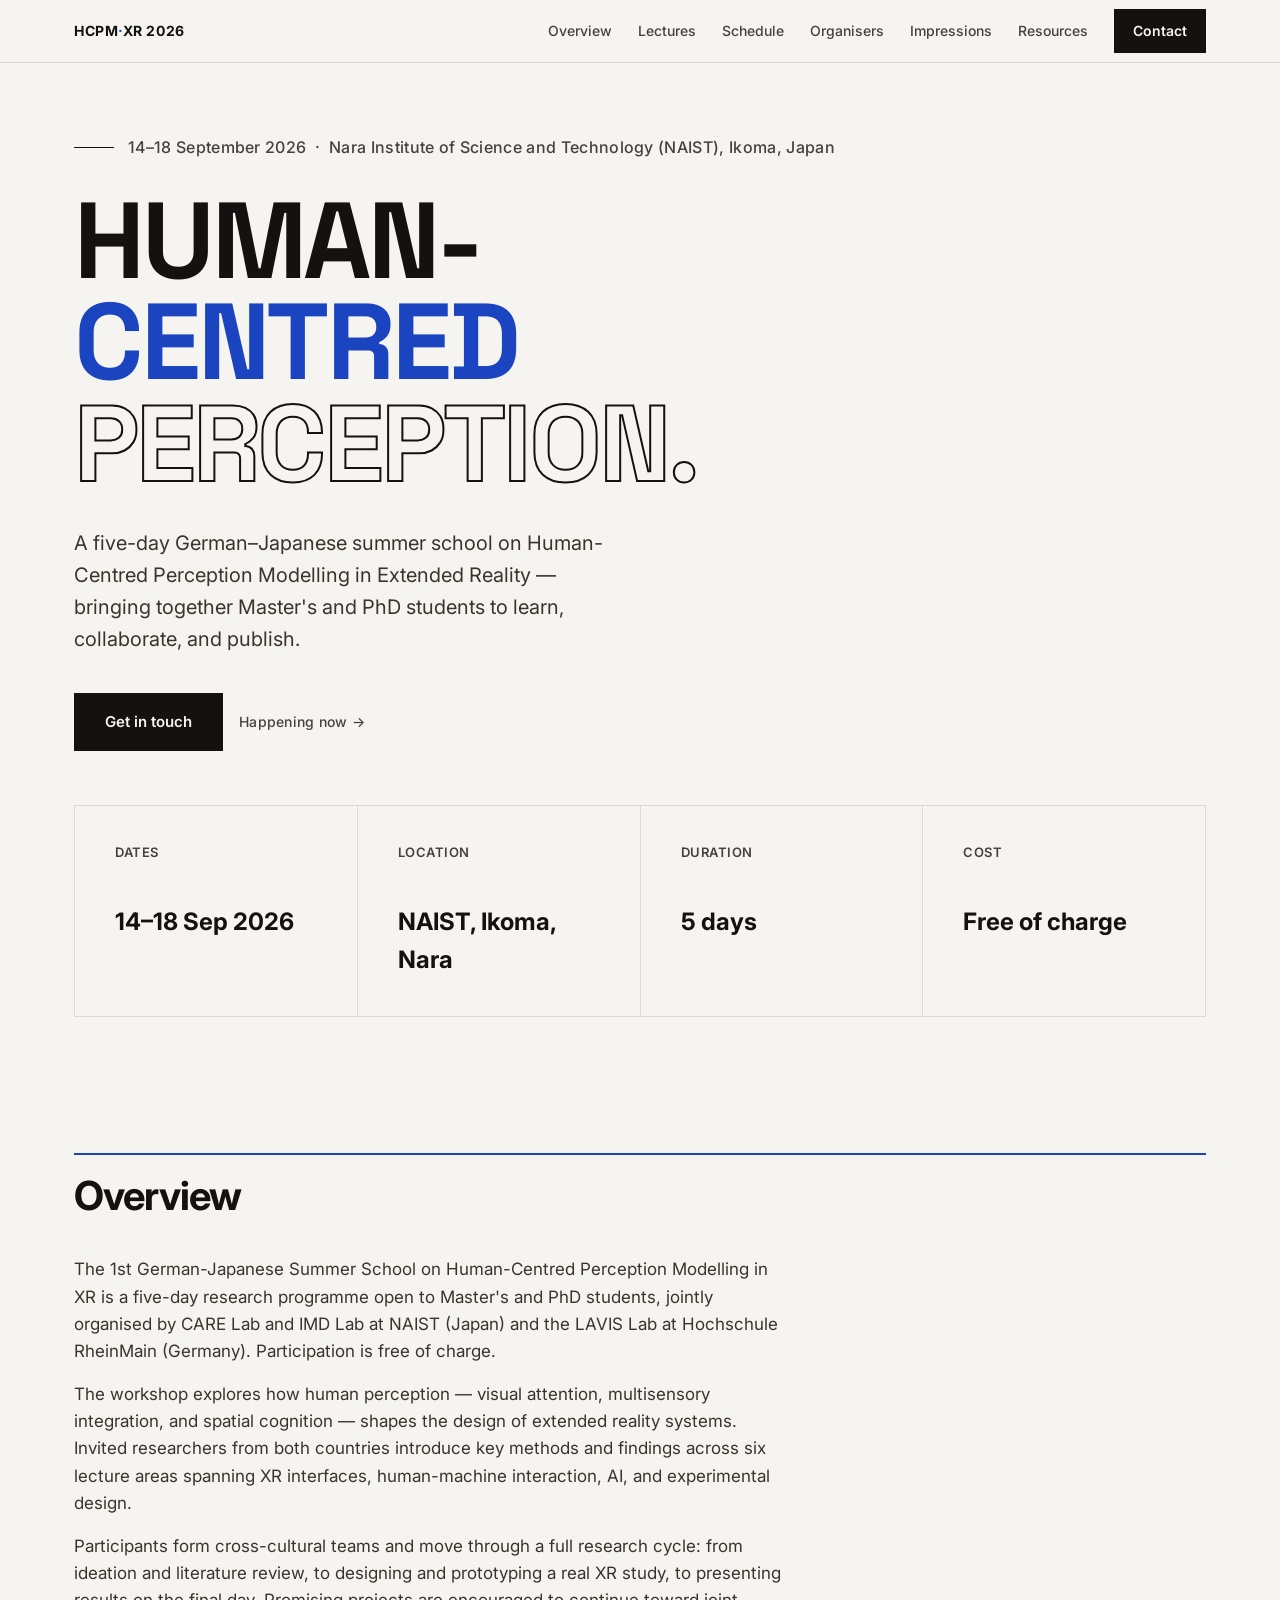
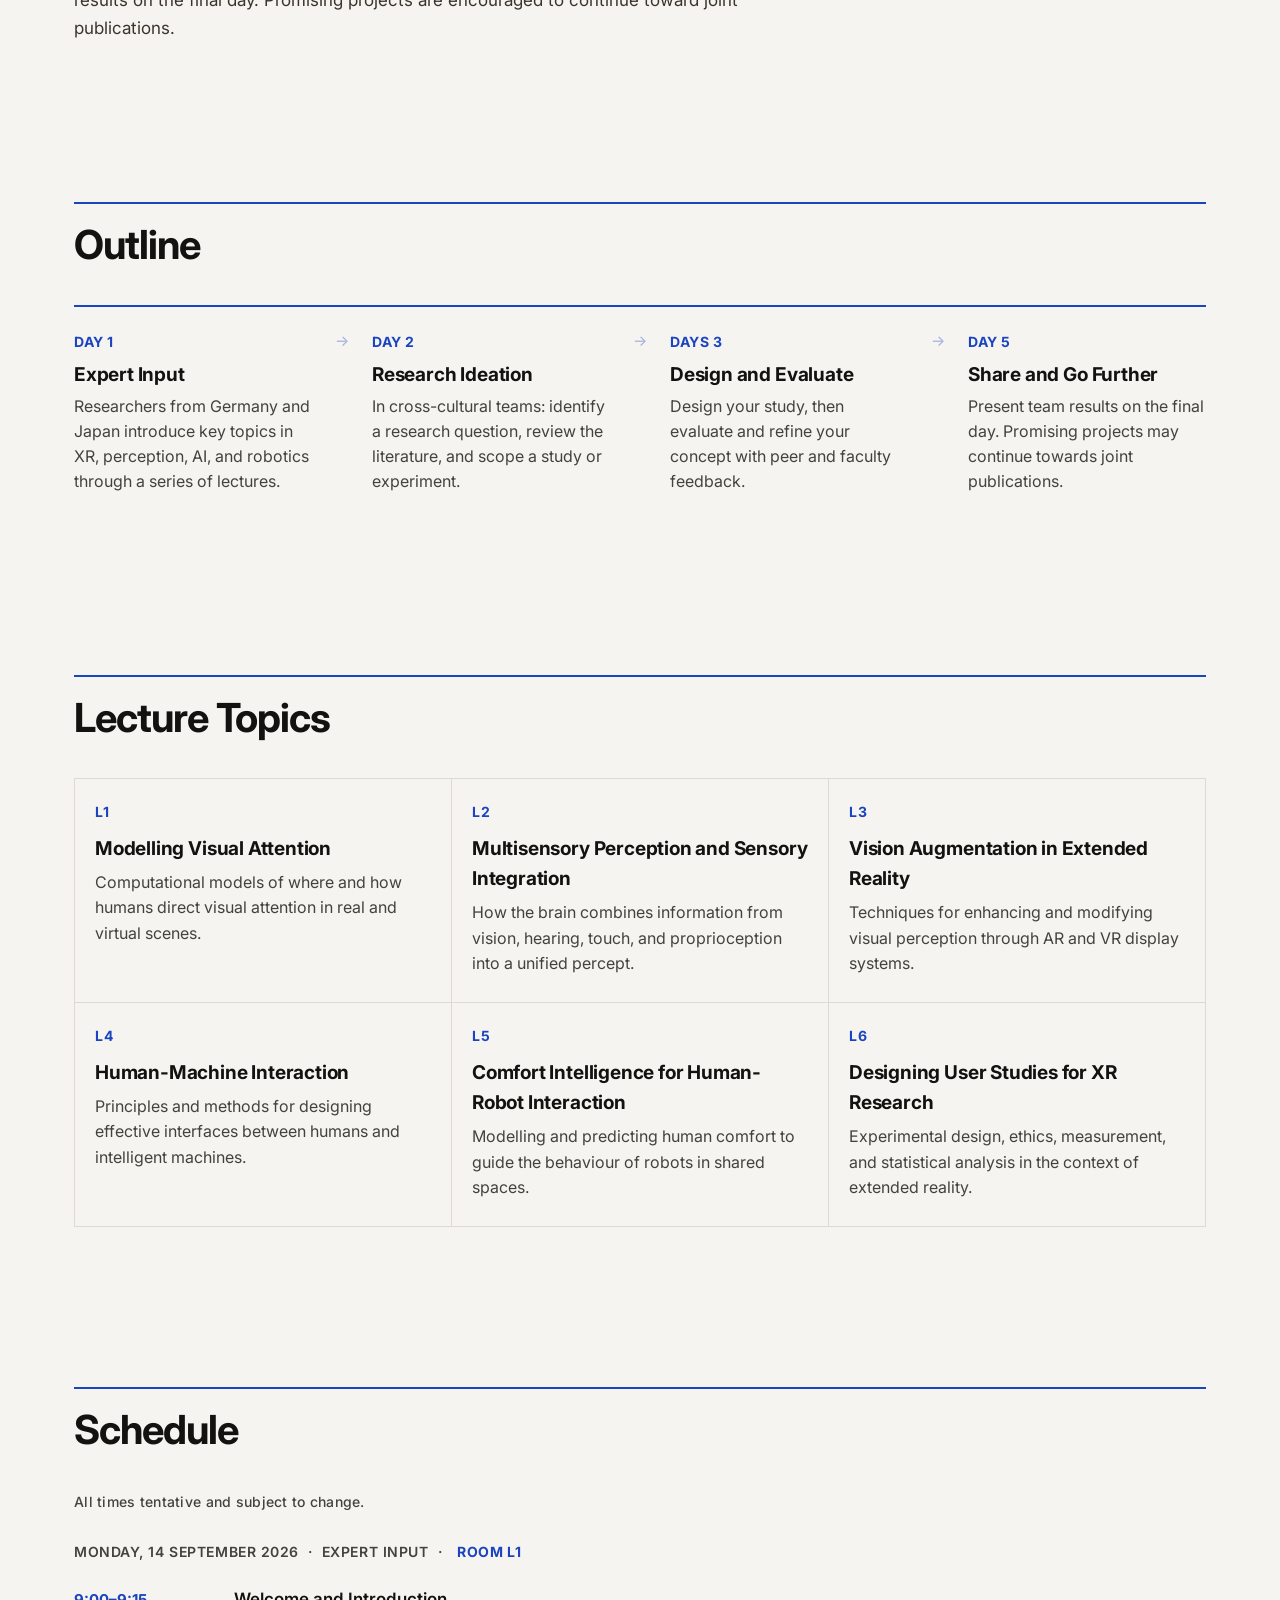
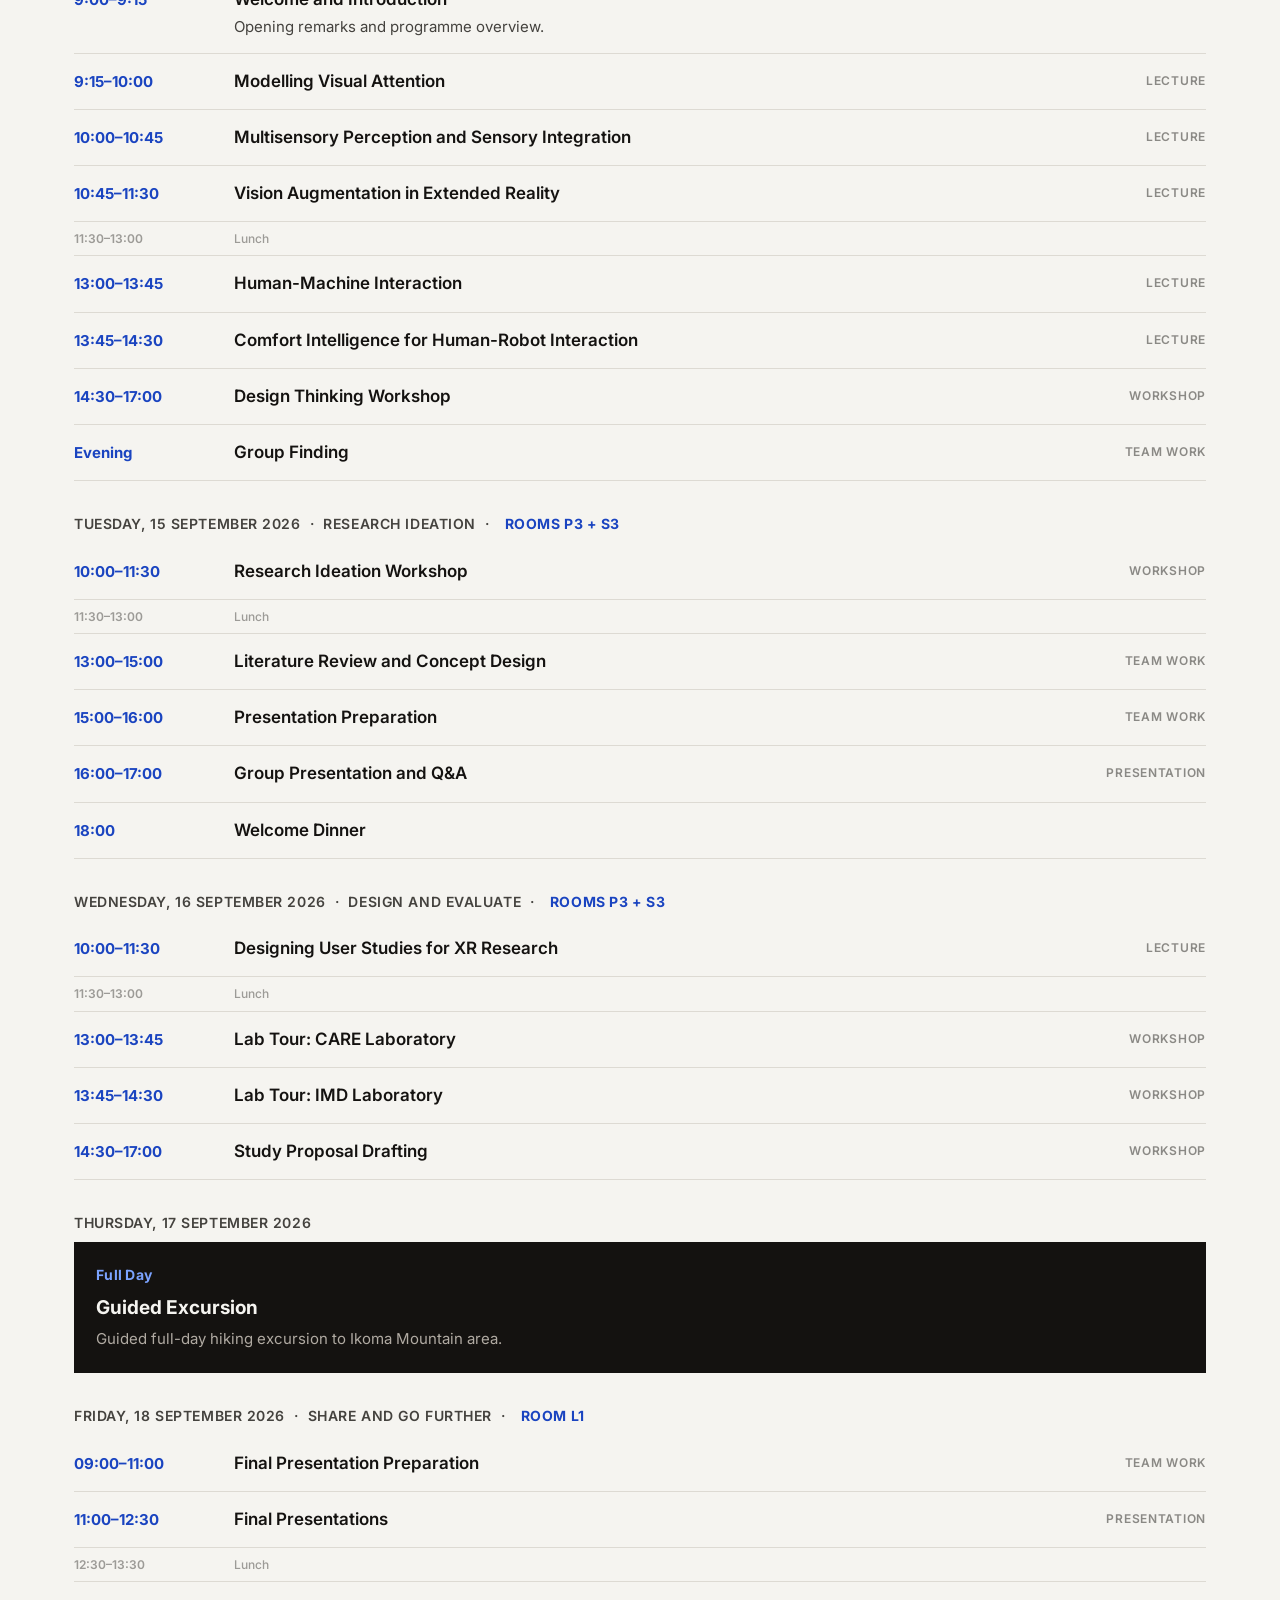
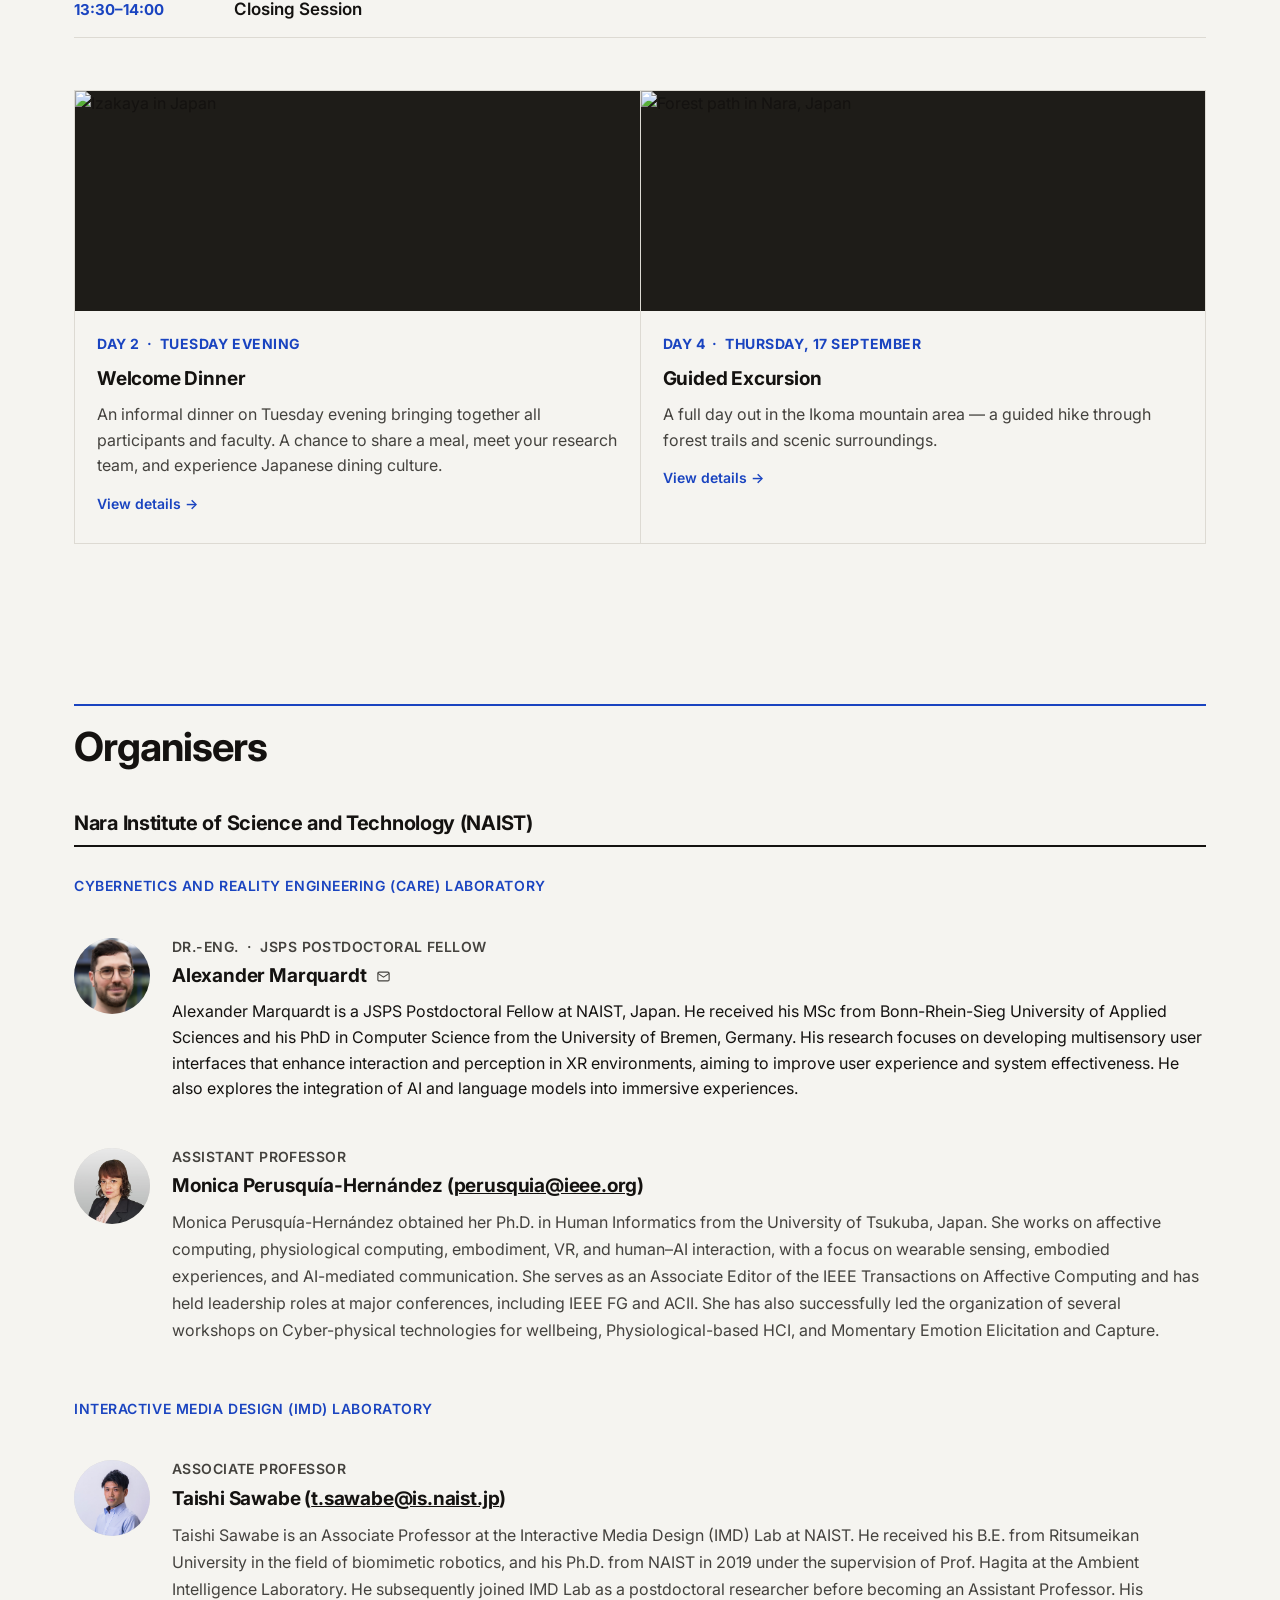
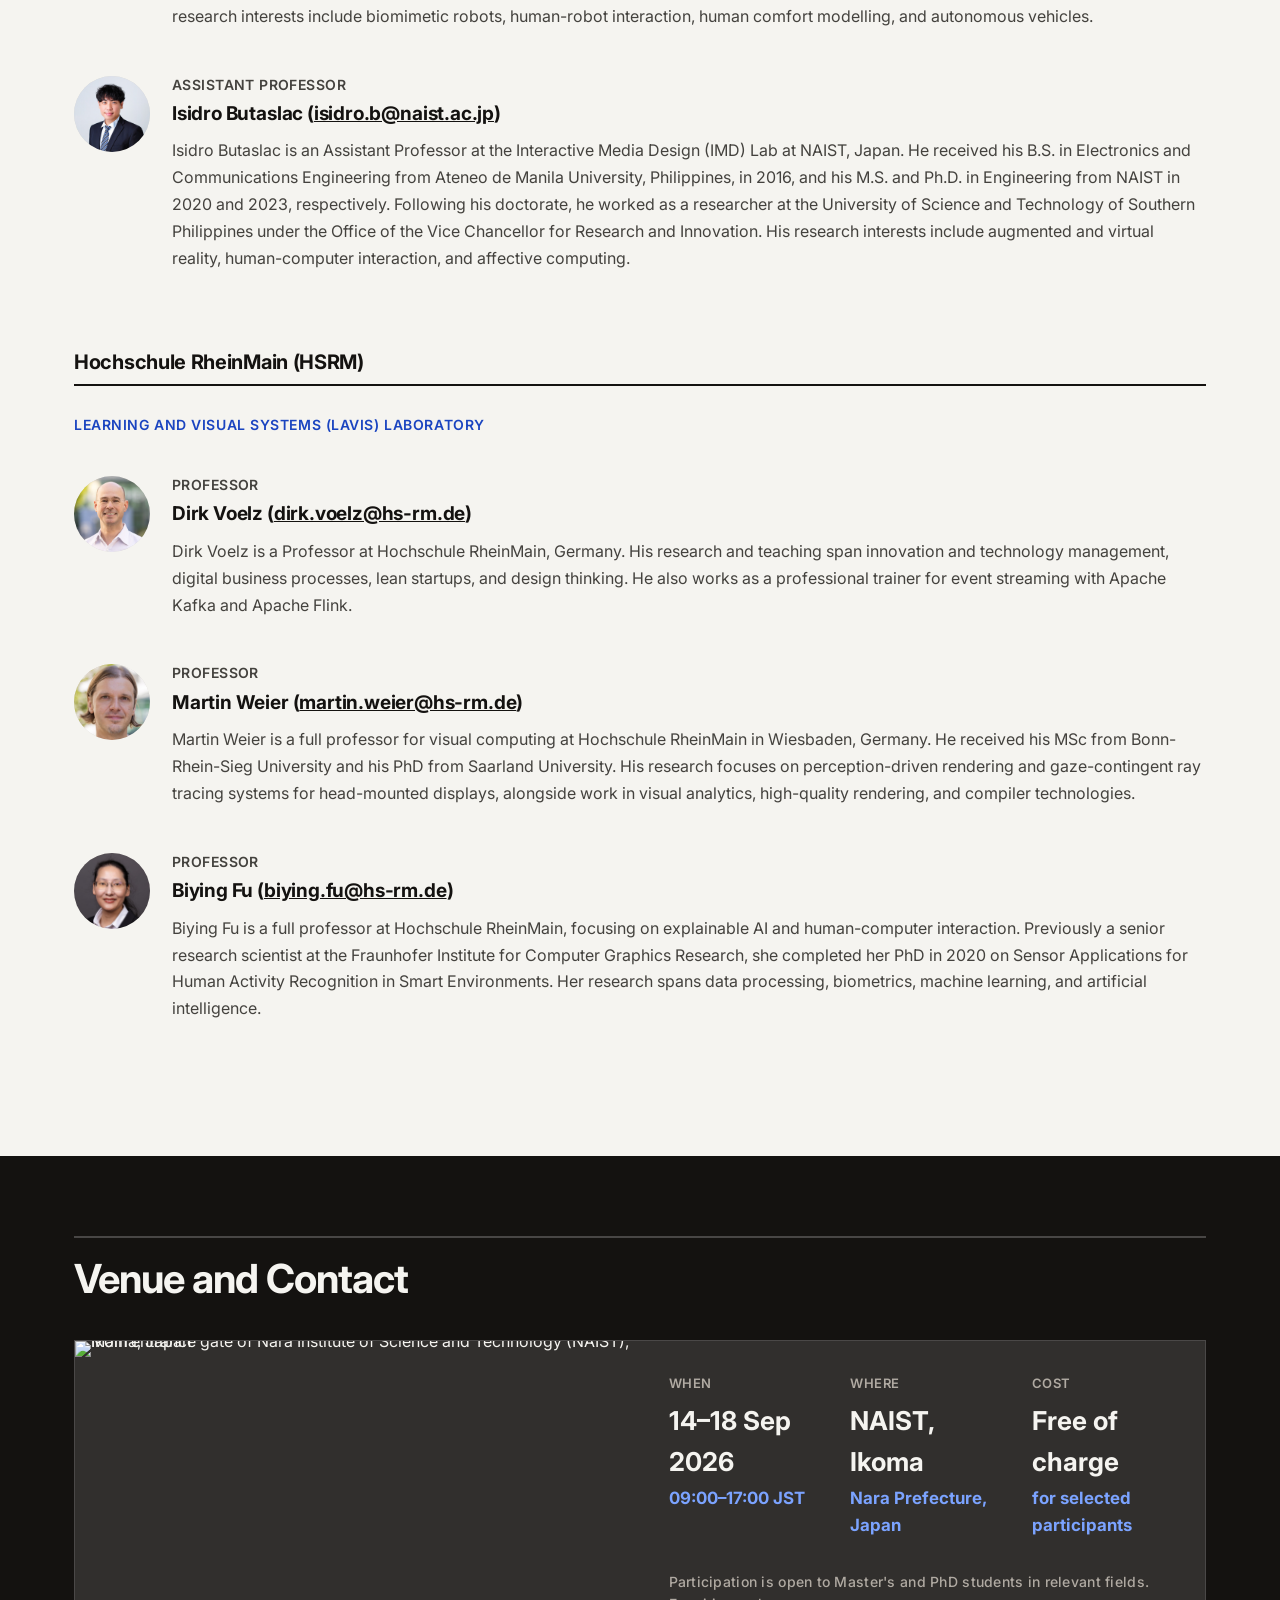
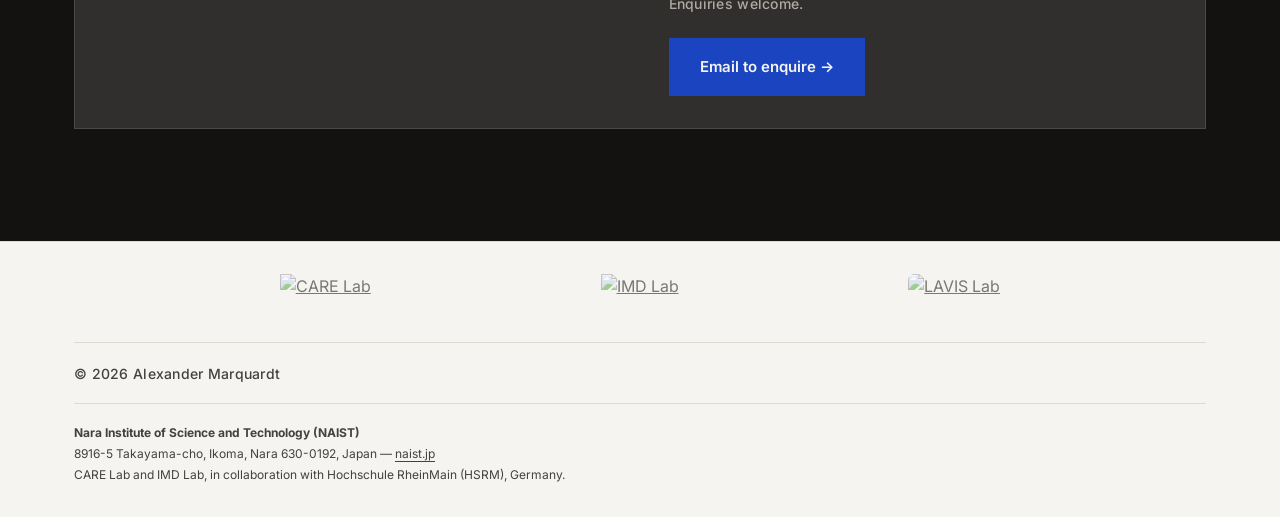
==== commit 3c31db9c: "Update index.html" ====
--- a/index.html
+++ b/index.html
@@ -203,6 +203,9 @@
   .org-info { flex: 1; min-width: 0; }
   .org-role { font-family: var(--body); font-weight: 600; font-size: 14px; color: var(--muted); letter-spacing: .03em; text-transform: uppercase; margin-bottom: 3px; }
   .org-name { font-family: var(--body); font-weight: 700; font-size: 19px; letter-spacing: -.01em; margin-bottom: 8px; }
+  .org-mail { display: inline-flex; vertical-align: middle; margin-left: 6px; color: var(--muted); transition: color .2s; }
+  .org-mail:hover { color: var(--blue); }
+  .org-mail svg { width: 15px; height: 15px; display: block; }
   .org-bio { font-size: 16px; color: var(--muted); line-height: 1.68; }
   @media (max-width: 520px) {
     .org-person { flex-direction: column; gap: 12px; }
@@ -501,7 +504,7 @@
           <img class="org-photo" src="images/organisers/alexander-marquardt.png" alt="Alexander Marquardt" style="object-position: center 10%;" />
           <div class="org-info">
             <div class="org-role">Dr.-Eng. &nbsp;·&nbsp; JSPS Postdoctoral Fellow</div>
-            <div class="org-name">Alexander Marquardt <a href="mailto:marquardt@ieee.org">(marquardt@ieee.org)</a></div>
+            <div class="org-name">Alexander Marquardt <a class="org-mail" href="mailto:marquardt@ieee.org" aria-label="Email Alexander Marquardt" title="marquardt@ieee.org"><svg viewBox="0 0 24 24" fill="none" stroke="currentColor" stroke-width="1.8"><rect x="3" y="5" width="18" height="14" rx="2"/><path d="M3 7l9 6 9-6"/></svg></a></div
             <p class="org-bio">Alexander Marquardt is a JSPS Postdoctoral Fellow at NAIST, Japan. He received his MSc from Bonn-Rhein-Sieg University of Applied Sciences and his PhD in Computer Science from the University of Bremen, Germany. His research focuses on developing multisensory user interfaces that enhance interaction and perception in XR environments, aiming to improve user experience and system effectiveness. He also explores the integration of AI and language models into immersive experiences.</p>
           </div>
         </div>
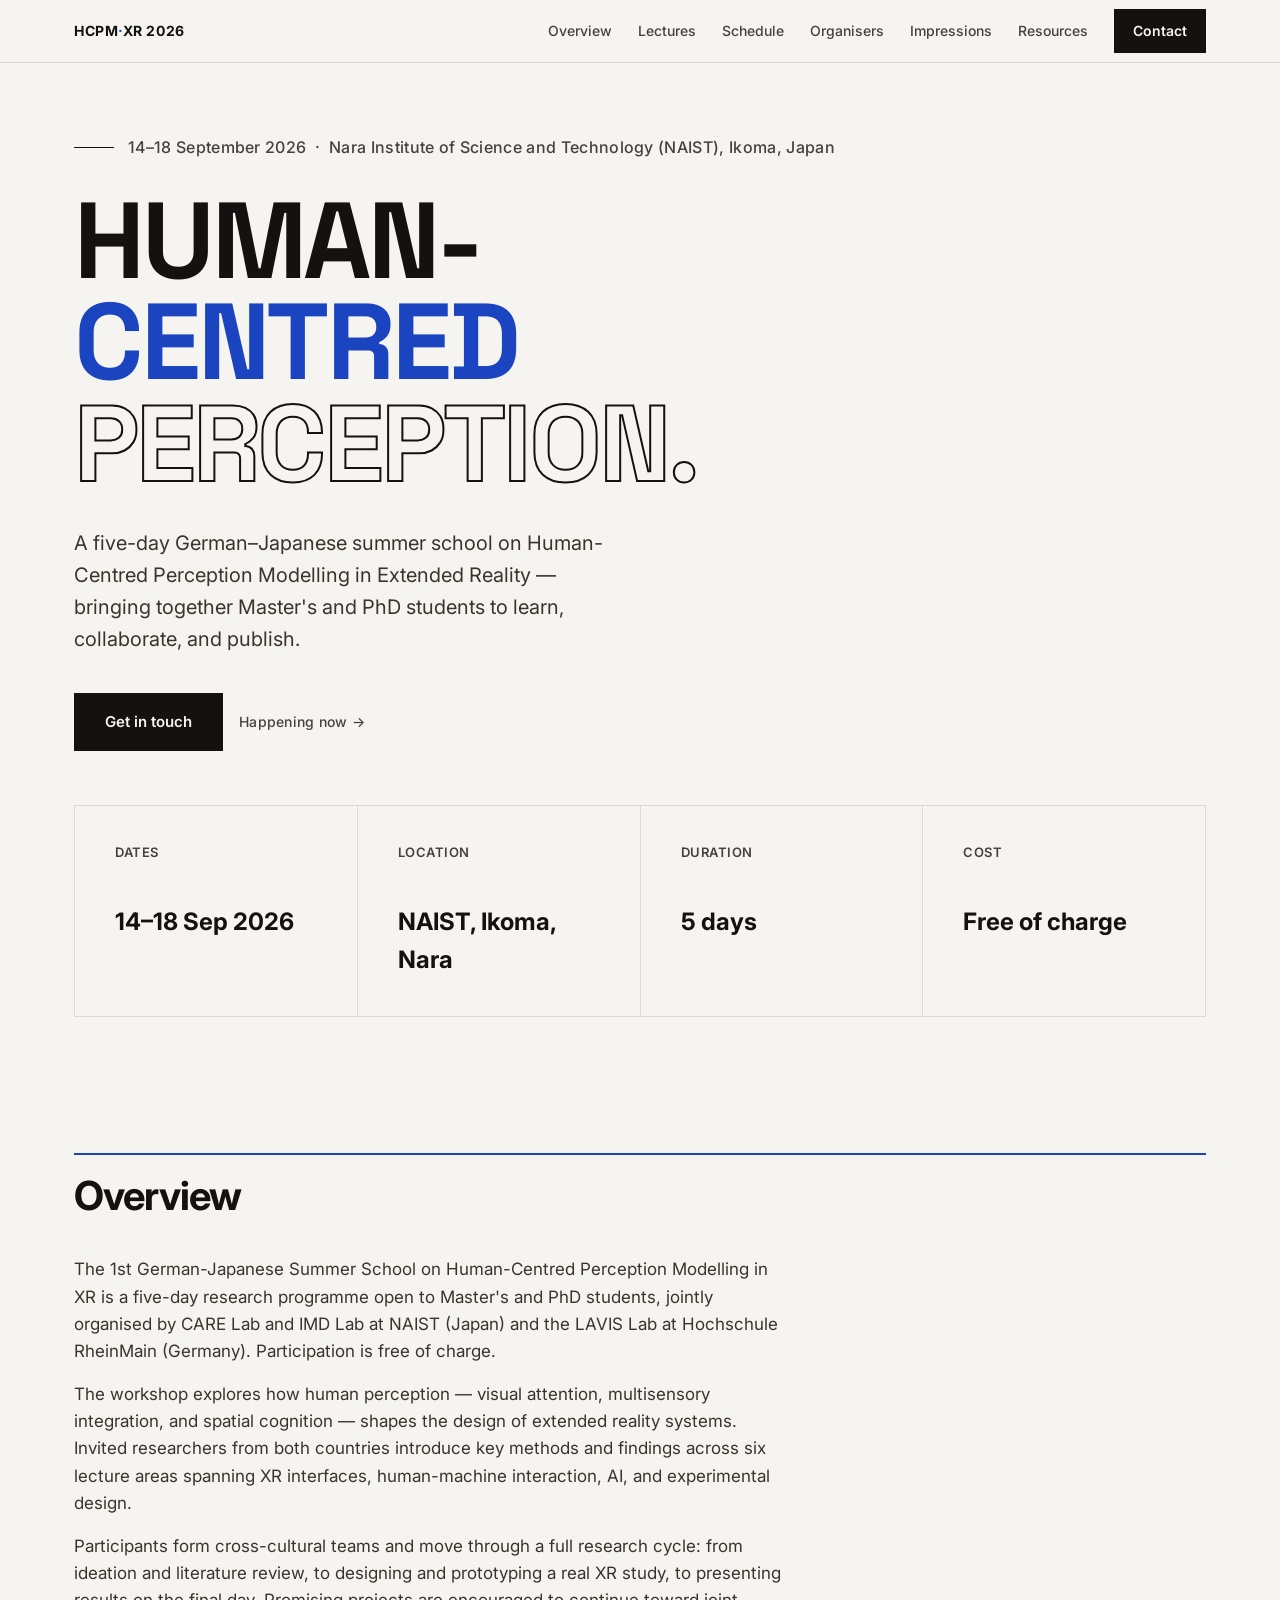
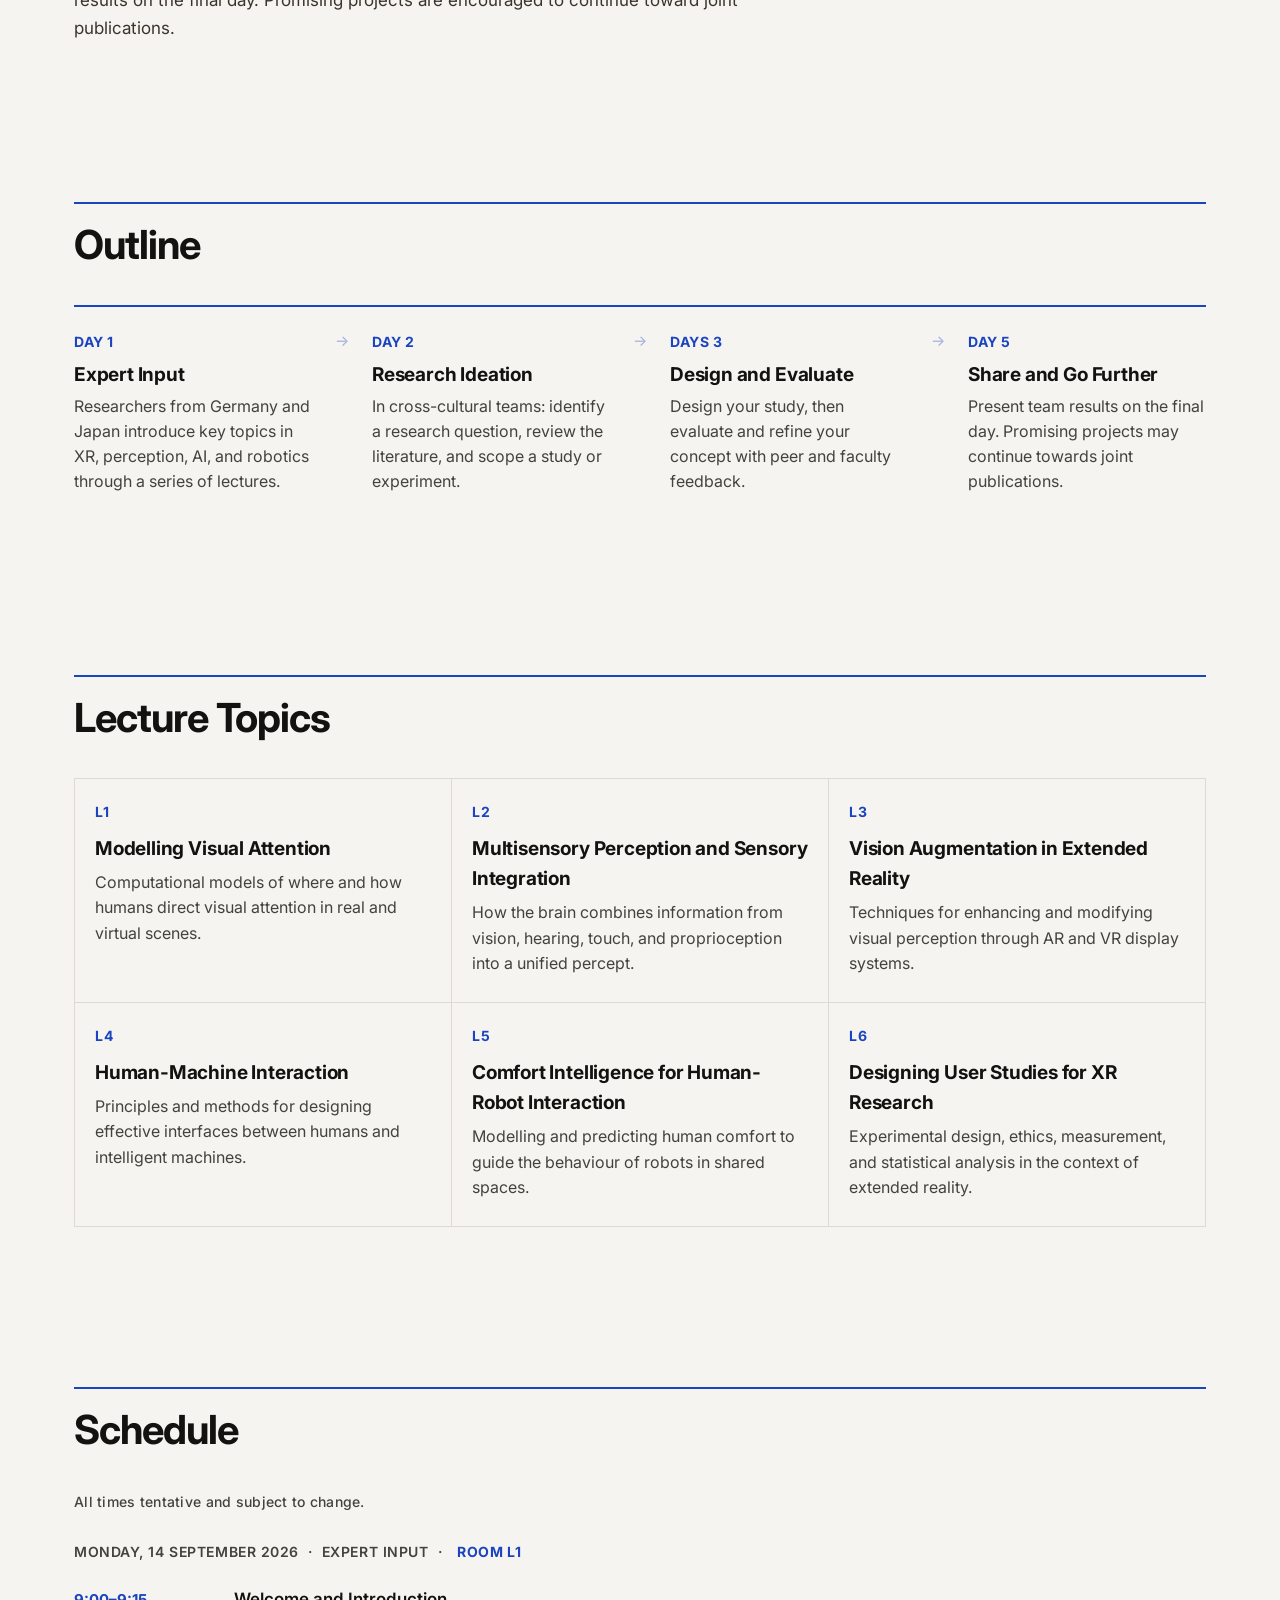
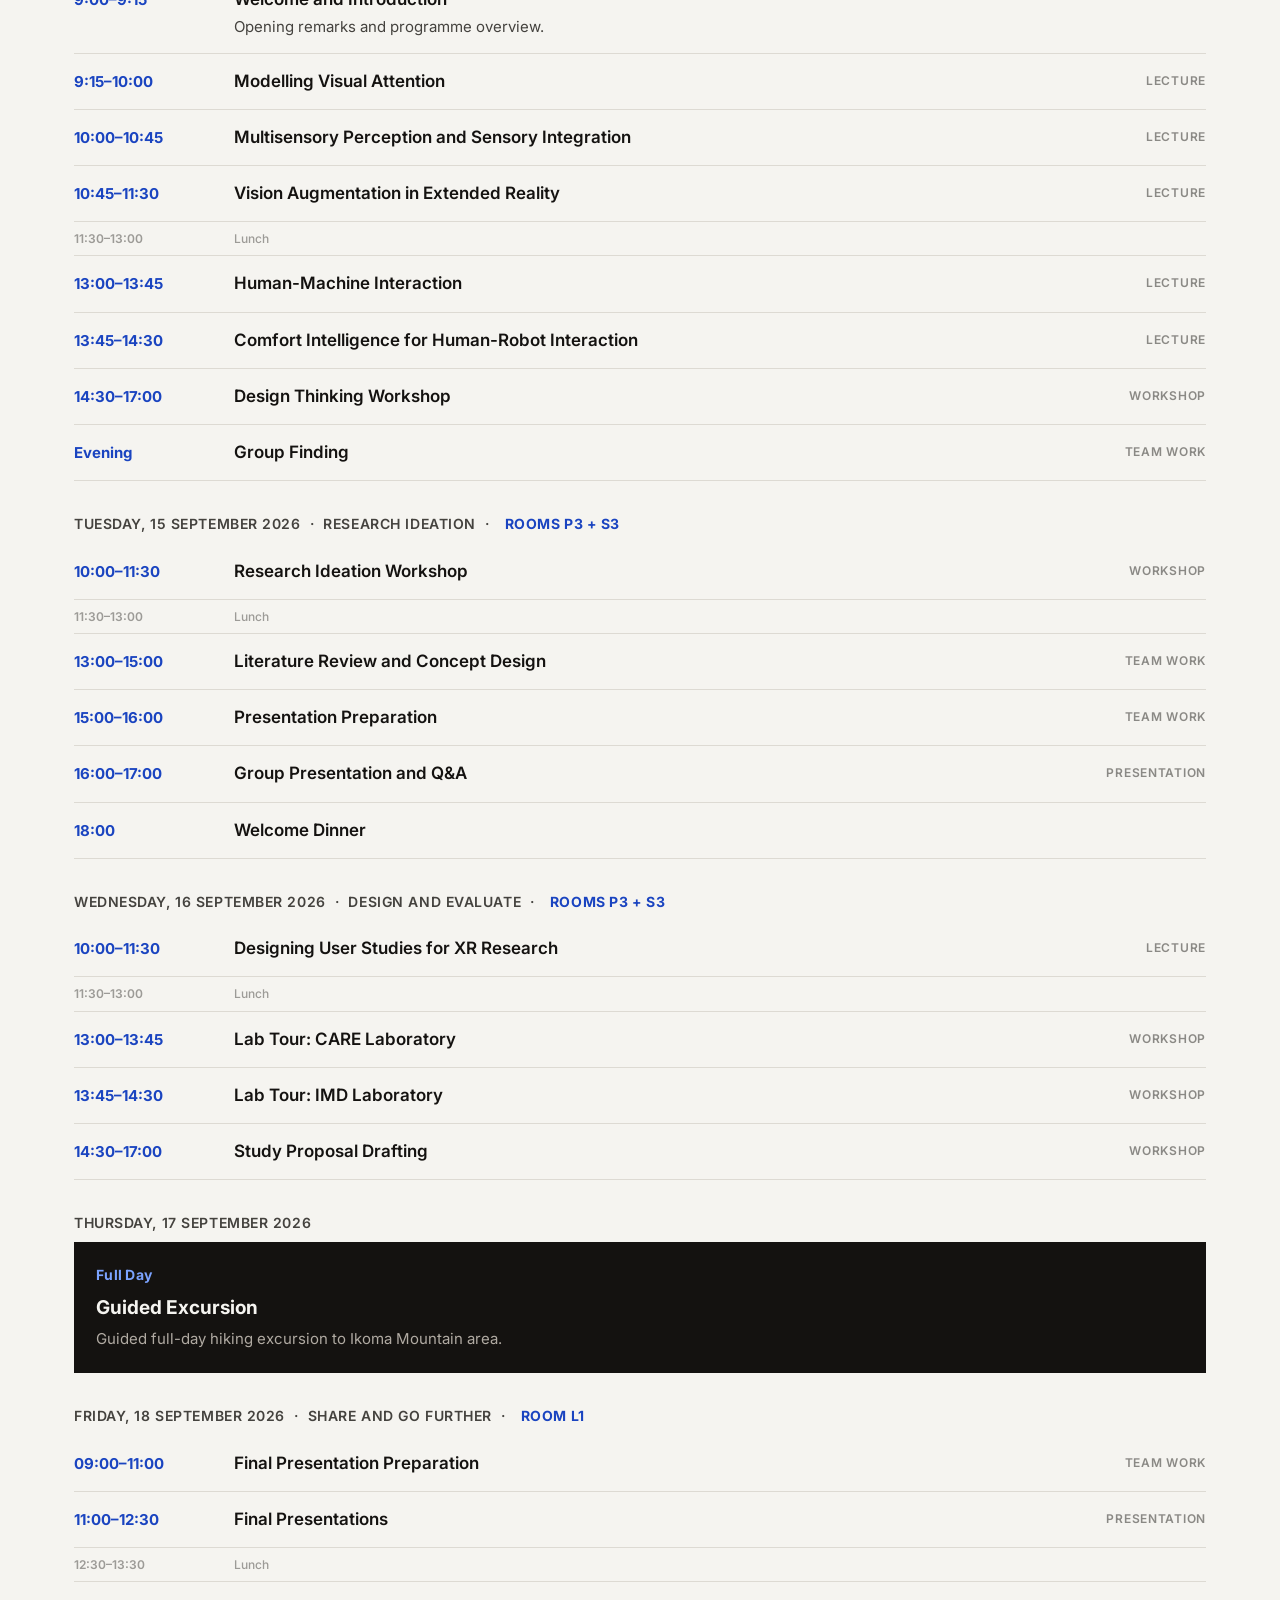
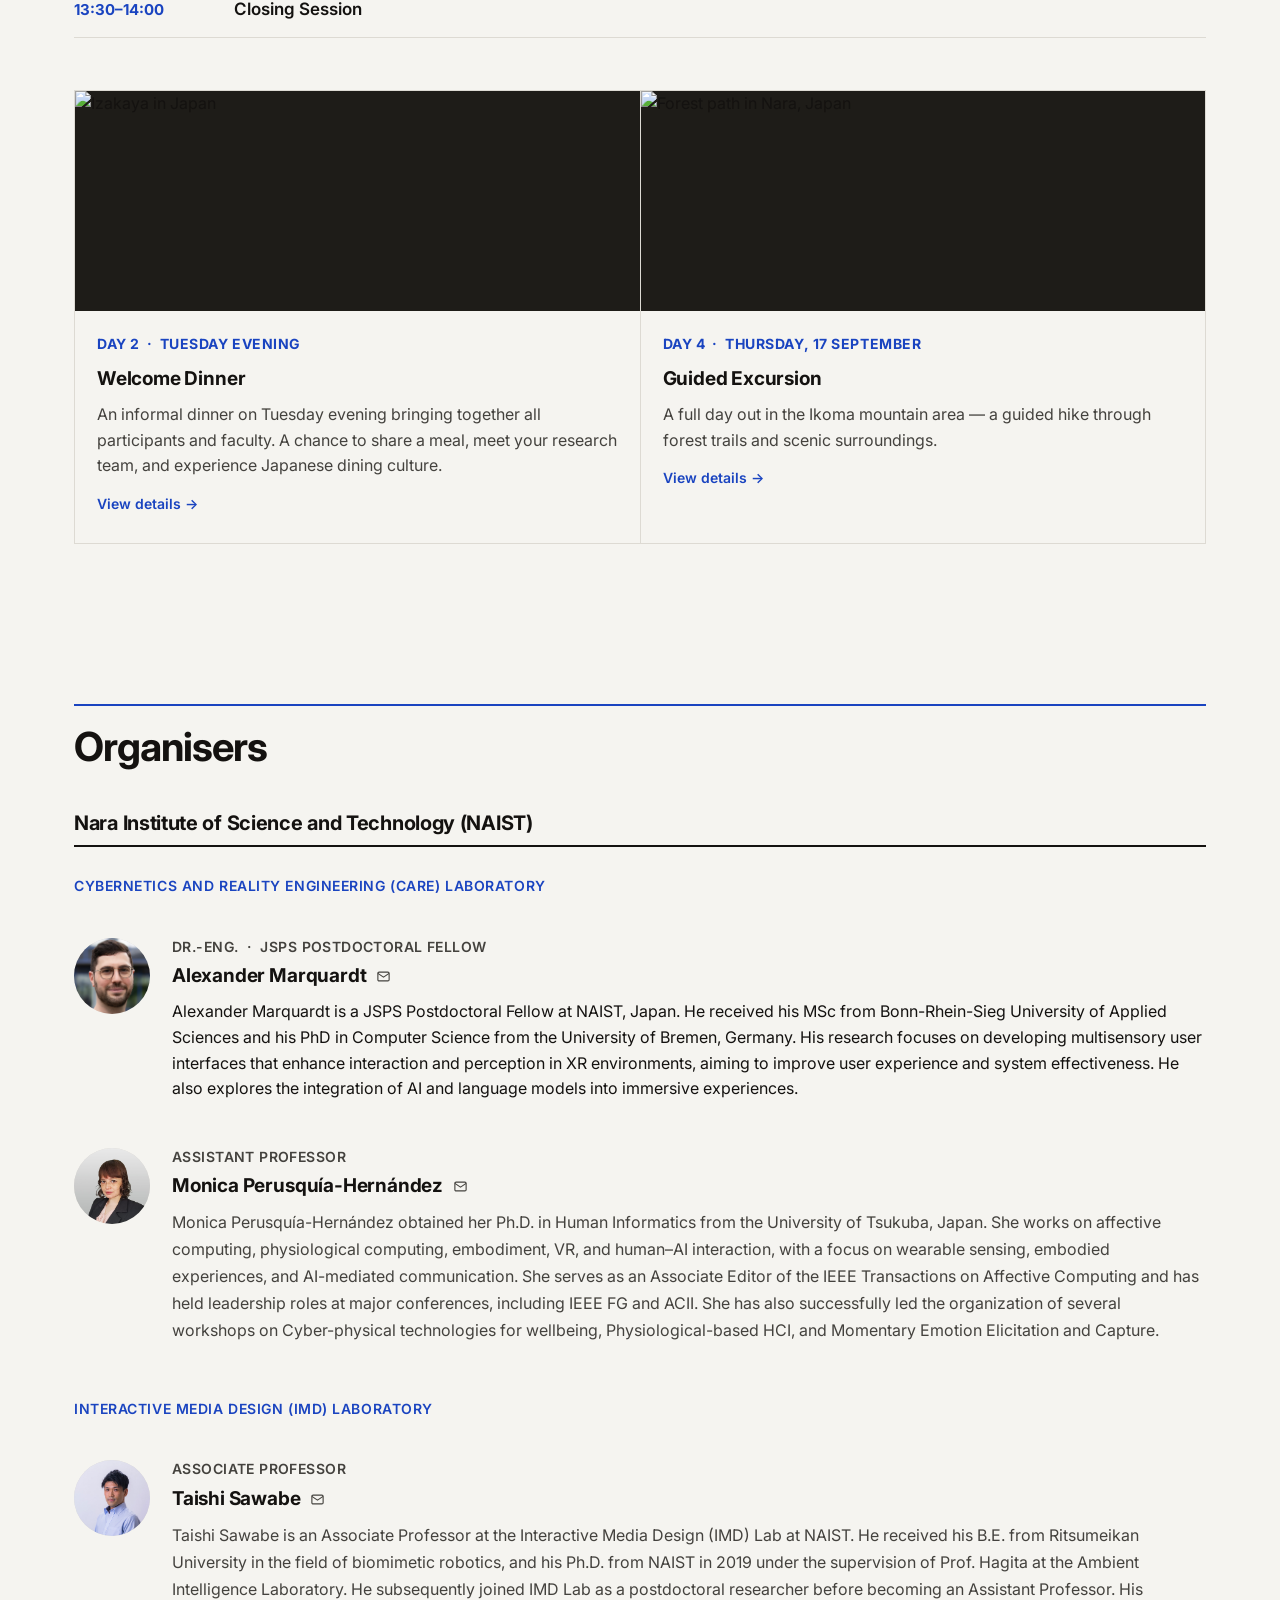
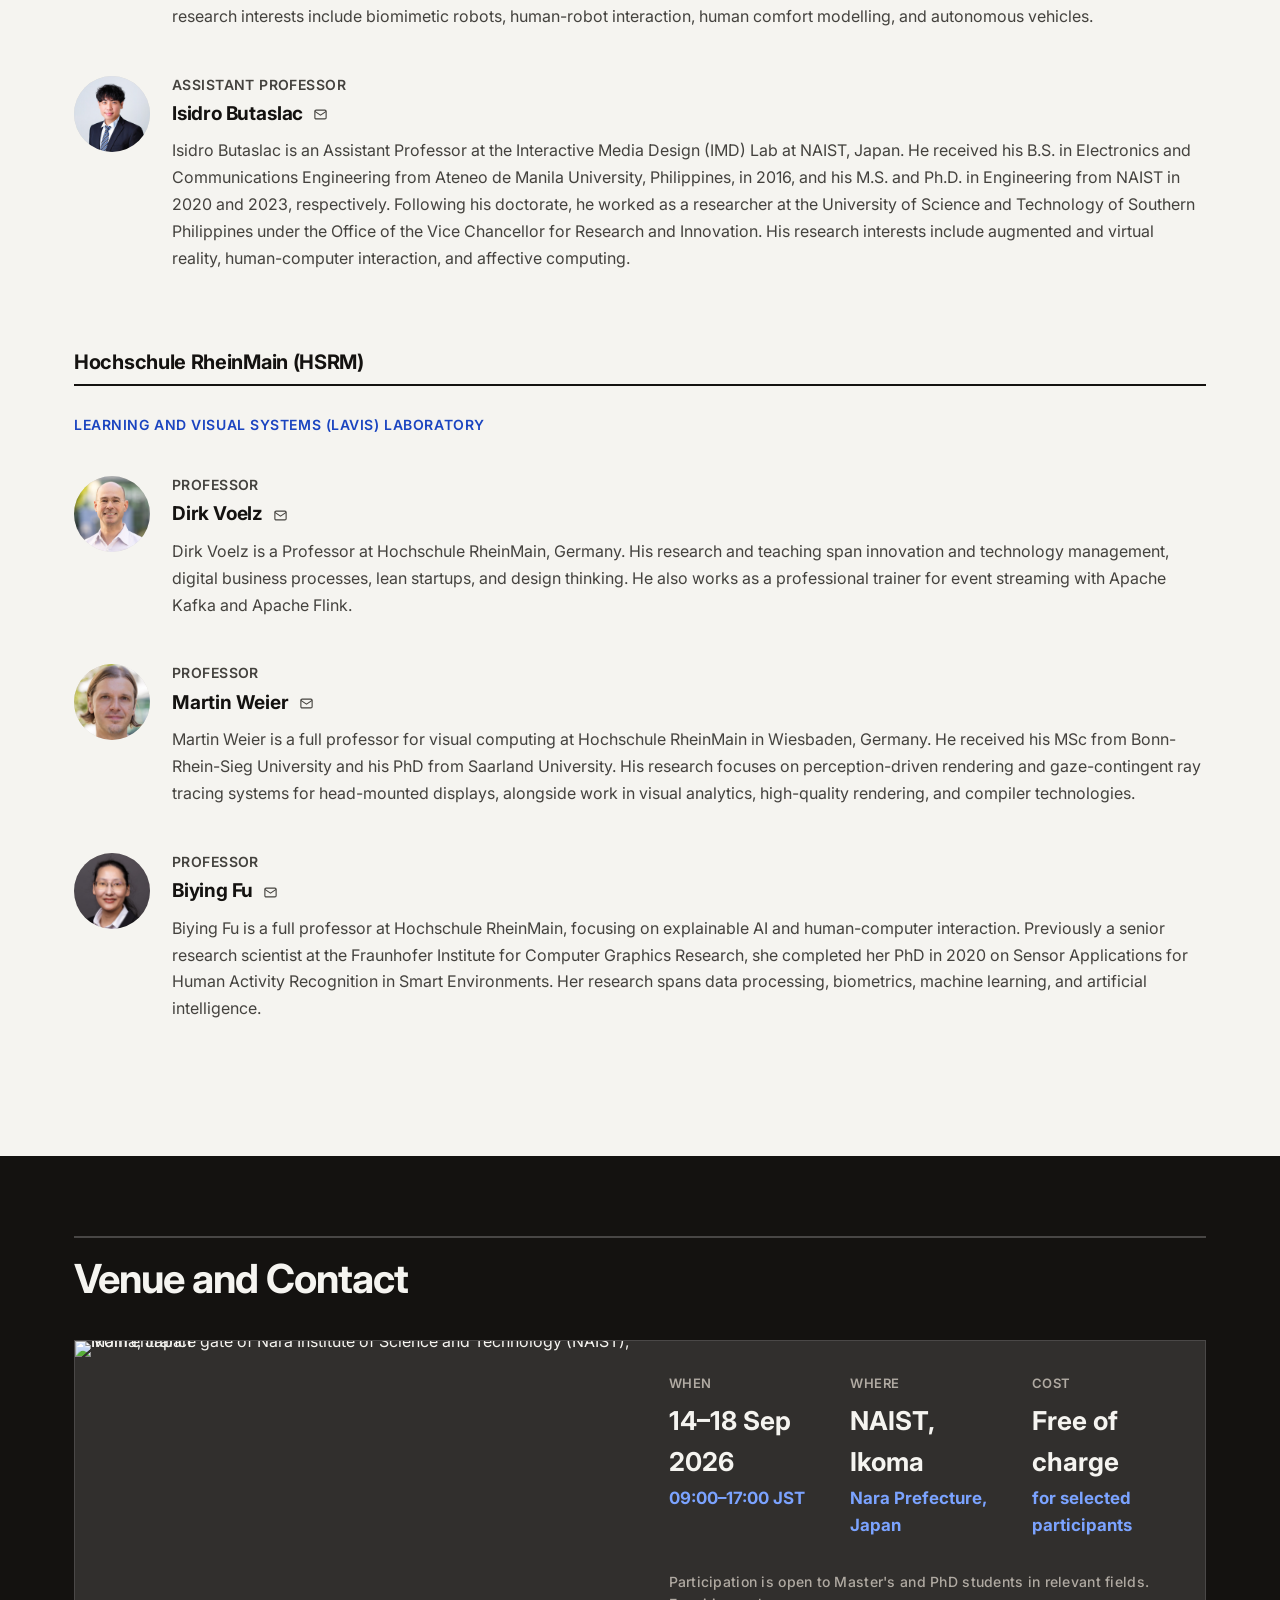
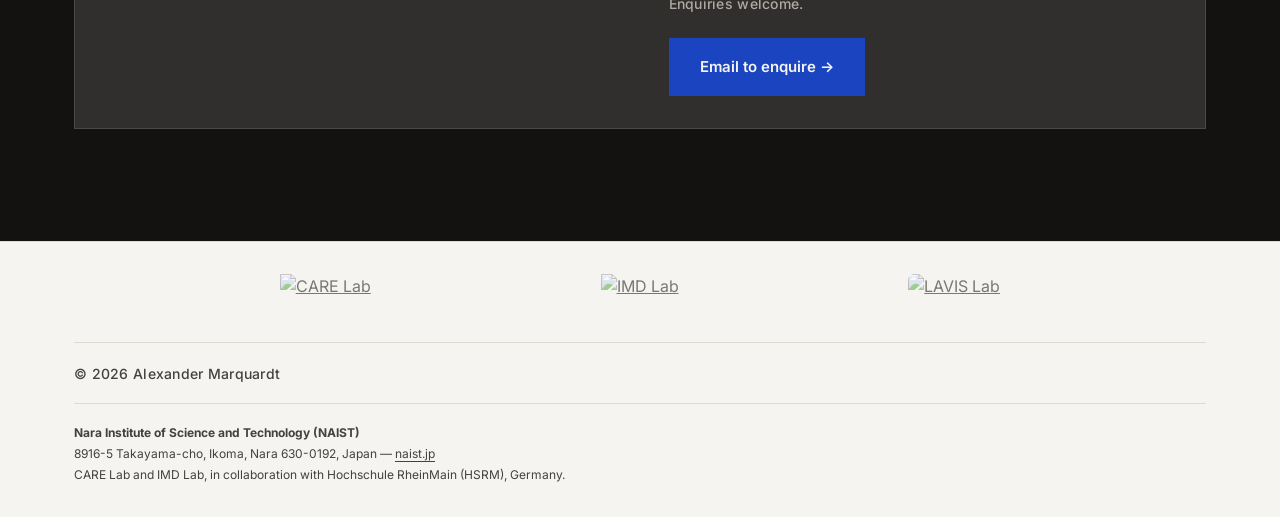
==== commit 4ca5961f: "Update index.html" ====
--- a/index.html
+++ b/index.html
@@ -512,7 +512,7 @@
           <img class="org-photo" src="images/organisers/monica-perusquia.jpg" alt="Monica Perusquía-Hernández" />
           <div class="org-info">
             <div class="org-role">Assistant Professor</div>
-            <div class="org-name">Monica Perusquía-Hernández (<a href="mailto:perusquia@ieee.org">perusquia@ieee.org</a>)</div>
+            <div class="org-name">Monica Perusquía-Hernández <a class="org-mail" href="mailto:perusquia@ieee.org" aria-label="Email Monica Perusquía-Hernández" title="perusquia@ieee.org"><svg viewBox="0 0 24 24" fill="none" stroke="currentColor" stroke-width="1.8"><rect x="3" y="5" width="18" height="14" rx="2"/><path d="M3 7l9 6 9-6"/></svg></a></div>
             <p class="org-bio">Monica Perusquía-Hernández obtained her Ph.D. in Human Informatics from the University of Tsukuba, Japan. She works on affective computing, physiological computing, embodiment, VR, and human–AI interaction, with a focus on wearable sensing, embodied experiences, and AI-mediated communication. She serves as an Associate Editor of the IEEE Transactions on Affective Computing and has held leadership roles at major conferences, including IEEE FG and ACII. She has also successfully led the organization of several workshops on Cyber-physical technologies for wellbeing, Physiological-based HCI, and Momentary Emotion Elicitation and Capture.</p>
           </div>
         </div>
@@ -523,7 +523,7 @@
           <img class="org-photo" src="images/organisers/taishi-sawabe.jpg" alt="Taishi Sawabe" />
           <div class="org-info">
             <div class="org-role">Associate Professor</div>
-            <div class="org-name">Taishi Sawabe (<a href="mailto:t.sawabe@is.naist.jp">t.sawabe@is.naist.jp</a>)</div>
+            <div class="org-name">Taishi Sawabe <a class="org-mail" href="mailto:t.sawabe@is.naist.jp" aria-label="Email Taishi Sawabe" title="t.sawabe@is.naist.jp"><svg viewBox="0 0 24 24" fill="none" stroke="currentColor" stroke-width="1.8"><rect x="3" y="5" width="18" height="14" rx="2"/><path d="M3 7l9 6 9-6"/></svg></a></div>
             <p class="org-bio">Taishi Sawabe is an Associate Professor at the Interactive Media Design (IMD) Lab at NAIST. He received his B.E. from Ritsumeikan University in the field of biomimetic robotics, and his Ph.D. from NAIST in 2019 under the supervision of Prof. Hagita at the Ambient Intelligence Laboratory. He subsequently joined IMD Lab as a postdoctoral researcher before becoming an Assistant Professor. His research interests include biomimetic robots, human-robot interaction, human comfort modelling, and autonomous vehicles.</p>
           </div>
         </div>
@@ -531,7 +531,7 @@
           <img class="org-photo" src="images/organisers/isidro-butaslac.png" alt="Isidro Butaslac" />
           <div class="org-info">
             <div class="org-role">Assistant Professor</div>
-            <div class="org-name">Isidro Butaslac (<a href="mailto:isidro.b@naist.ac.jp">isidro.b@naist.ac.jp</a>)</div>
+            <div class="org-name">Isidro Butaslac <a class="org-mail" href="mailto:isidro.b@naist.ac.jp" aria-label="Email Isidro Butaslac" title="isidro.b@naist.ac.jp"><svg viewBox="0 0 24 24" fill="none" stroke="currentColor" stroke-width="1.8"><rect x="3" y="5" width="18" height="14" rx="2"/><path d="M3 7l9 6 9-6"/></svg></a></div>
             <p class="org-bio">Isidro Butaslac is an Assistant Professor at the Interactive Media Design (IMD) Lab at NAIST, Japan. He received his B.S. in Electronics and Communications Engineering from Ateneo de Manila University, Philippines, in 2016, and his M.S. and Ph.D. in Engineering from NAIST in 2020 and 2023, respectively. Following his doctorate, he worked as a researcher at the University of Science and Technology of Southern Philippines under the Office of the Vice Chancellor for Research and Innovation. His research interests include augmented and virtual reality, human-computer interaction, and affective computing.</p>
           </div>
         </div>
@@ -546,7 +546,7 @@
           <img class="org-photo" src="images/organisers/dirk-voelz.png" alt="Dirk Voelz" />
           <div class="org-info">
             <div class="org-role">Professor</div>
-            <div class="org-name">Dirk Voelz (<a href="mailto:dirk.voelz@hs-rm.de">dirk.voelz@hs-rm.de</a>)</div>
+            <div class="org-name">Dirk Voelz <a class="org-mail" href="mailto:dirk.voelz@hs-rm.de" aria-label="Email Dirk Voelz" title="dirk.voelz@hs-rm.de"><svg viewBox="0 0 24 24" fill="none" stroke="currentColor" stroke-width="1.8"><rect x="3" y="5" width="18" height="14" rx="2"/><path d="M3 7l9 6 9-6"/></svg></a></div>
             <p class="org-bio">Dirk Voelz is a Professor at Hochschule RheinMain, Germany. His research and teaching span innovation and technology management, digital business processes, lean startups, and design thinking. He also works as a professional trainer for event streaming with Apache Kafka and Apache Flink.</p>
           </div>
         </div>
@@ -554,7 +554,7 @@
           <img class="org-photo" src="images/organisers/martin-weier.jpg" alt="Martin Weier" style="object-position: center 35%;" />
           <div class="org-info">
             <div class="org-role">Professor</div>
-            <div class="org-name">Martin Weier (<a href="mailto:martin.weier@hs-rm.de">martin.weier@hs-rm.de</a>)</div>
+            <div class="org-name">Martin Weier <a class="org-mail" href="mailto:martin.weier@hs-rm.de" aria-label="Email Martin Weier" title="martin.weier@hs-rm.de"><svg viewBox="0 0 24 24" fill="none" stroke="currentColor" stroke-width="1.8"><rect x="3" y="5" width="18" height="14" rx="2"/><path d="M3 7l9 6 9-6"/></svg></a></div>
             <p class="org-bio">Martin Weier is a full professor for visual computing at Hochschule RheinMain in Wiesbaden, Germany. He received his MSc from Bonn-Rhein-Sieg University and his PhD from Saarland University. His research focuses on perception-driven rendering and gaze-contingent ray tracing systems for head-mounted displays, alongside work in visual analytics, high-quality rendering, and compiler technologies.</p>
           </div>
         </div>
@@ -562,7 +562,7 @@
           <img class="org-photo" src="images/organisers/biying-fu.png" alt="Biying Fu" />
           <div class="org-info">
             <div class="org-role">Professor</div>
-            <div class="org-name">Biying Fu (<a href="mailto:biying.fu@hs-rm.de">biying.fu@hs-rm.de</a>)</div>
+            <div class="org-name">Biying Fu <a class="org-mail" href="mailto:biying.fu@hs-rm.de" aria-label="Email Biying Fu" title="biying.fu@hs-rm.de"><svg viewBox="0 0 24 24" fill="none" stroke="currentColor" stroke-width="1.8"><rect x="3" y="5" width="18" height="14" rx="2"/><path d="M3 7l9 6 9-6"/></svg></a></div>
             <p class="org-bio">Biying Fu is a full professor at Hochschule RheinMain, focusing on explainable AI and human-computer interaction. Previously a senior research scientist at the Fraunhofer Institute for Computer Graphics Research, she completed her PhD in 2020 on Sensor Applications for Human Activity Recognition in Smart Environments. Her research spans data processing, biometrics, machine learning, and artificial intelligence.</p>
           </div>
         </div>
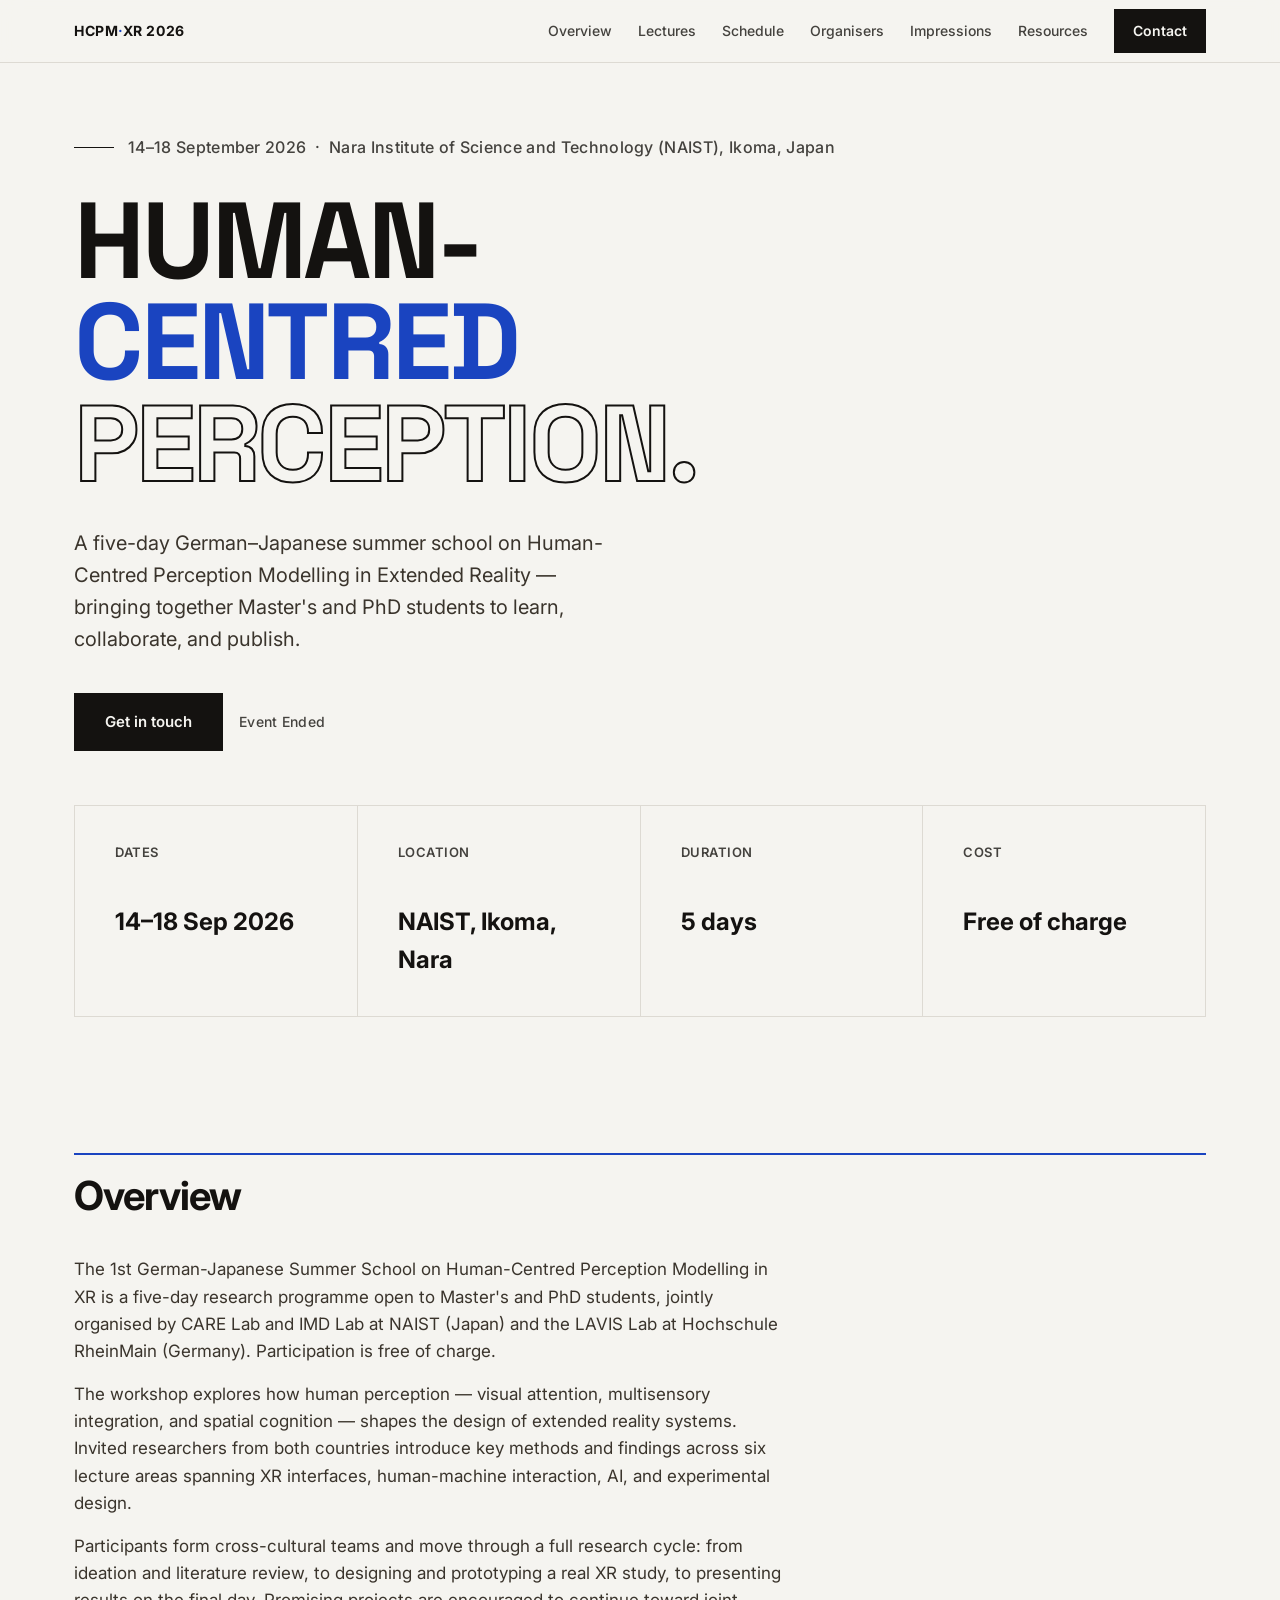
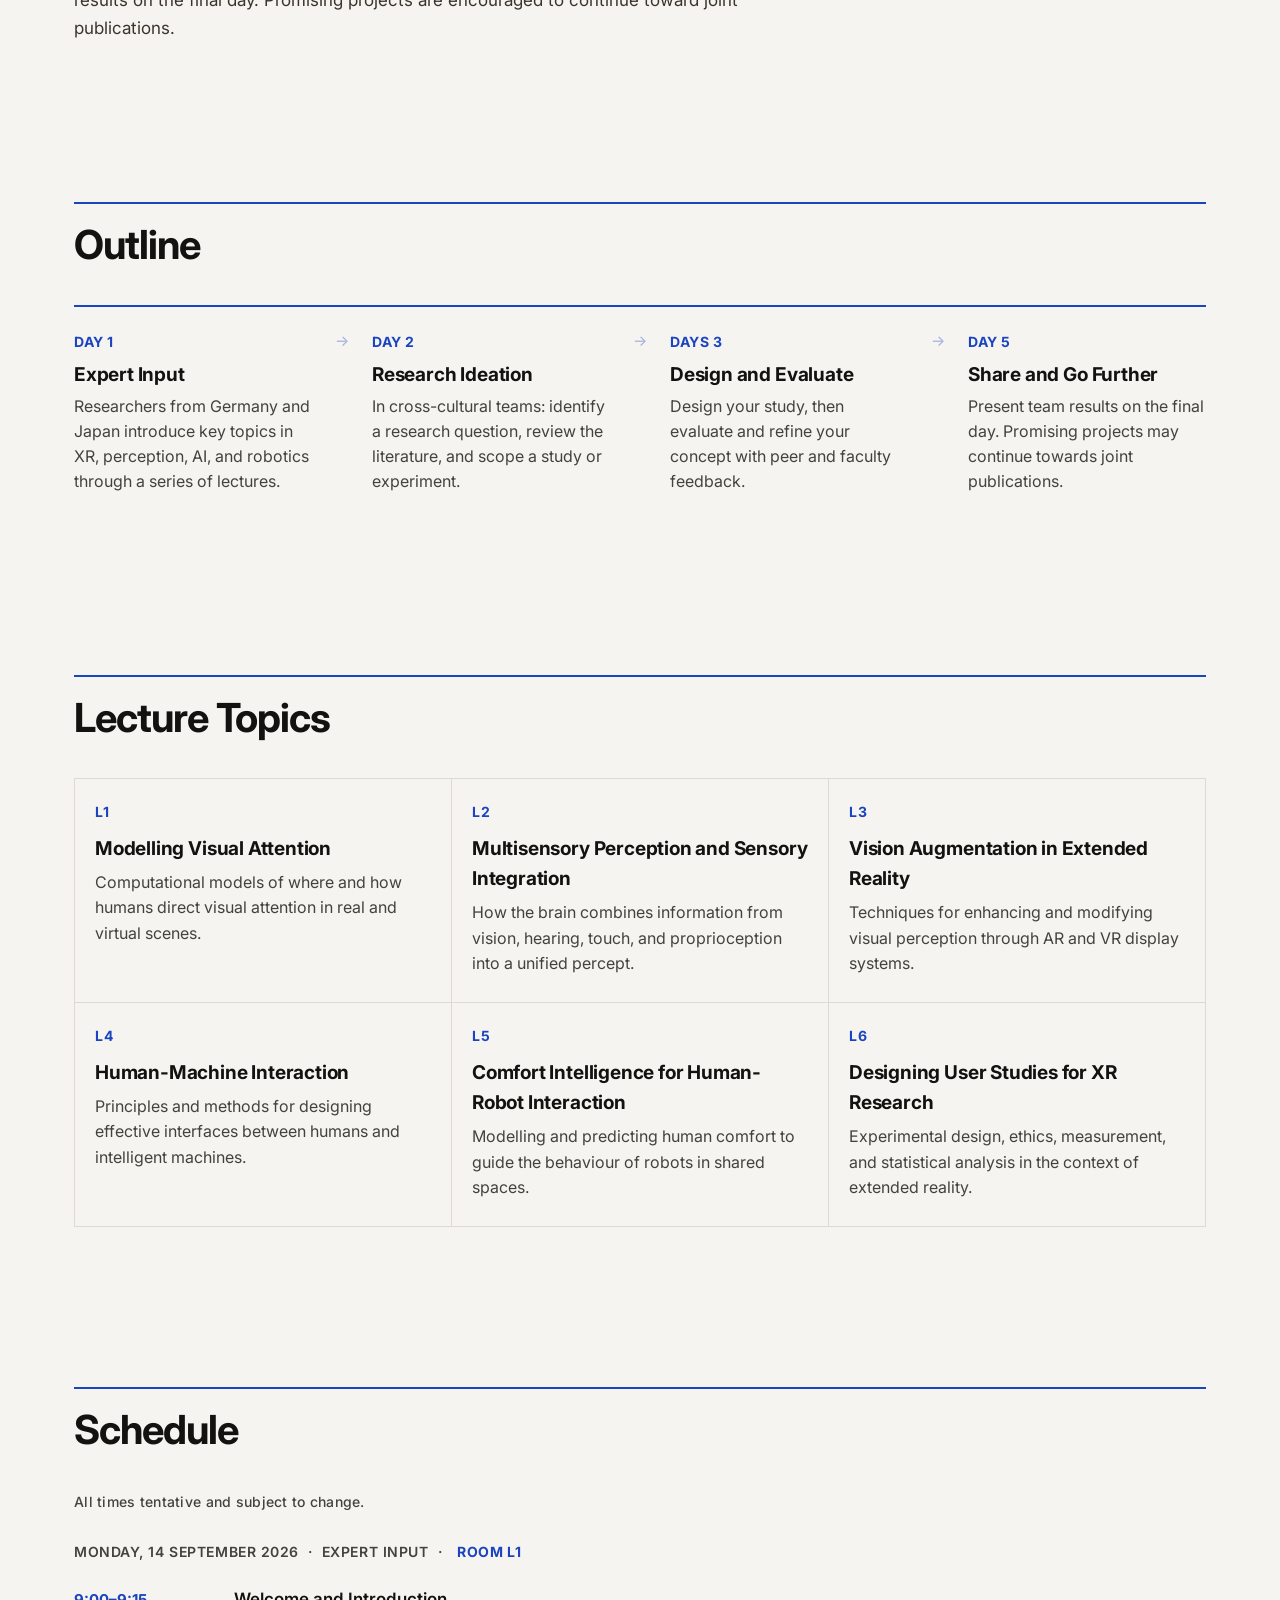
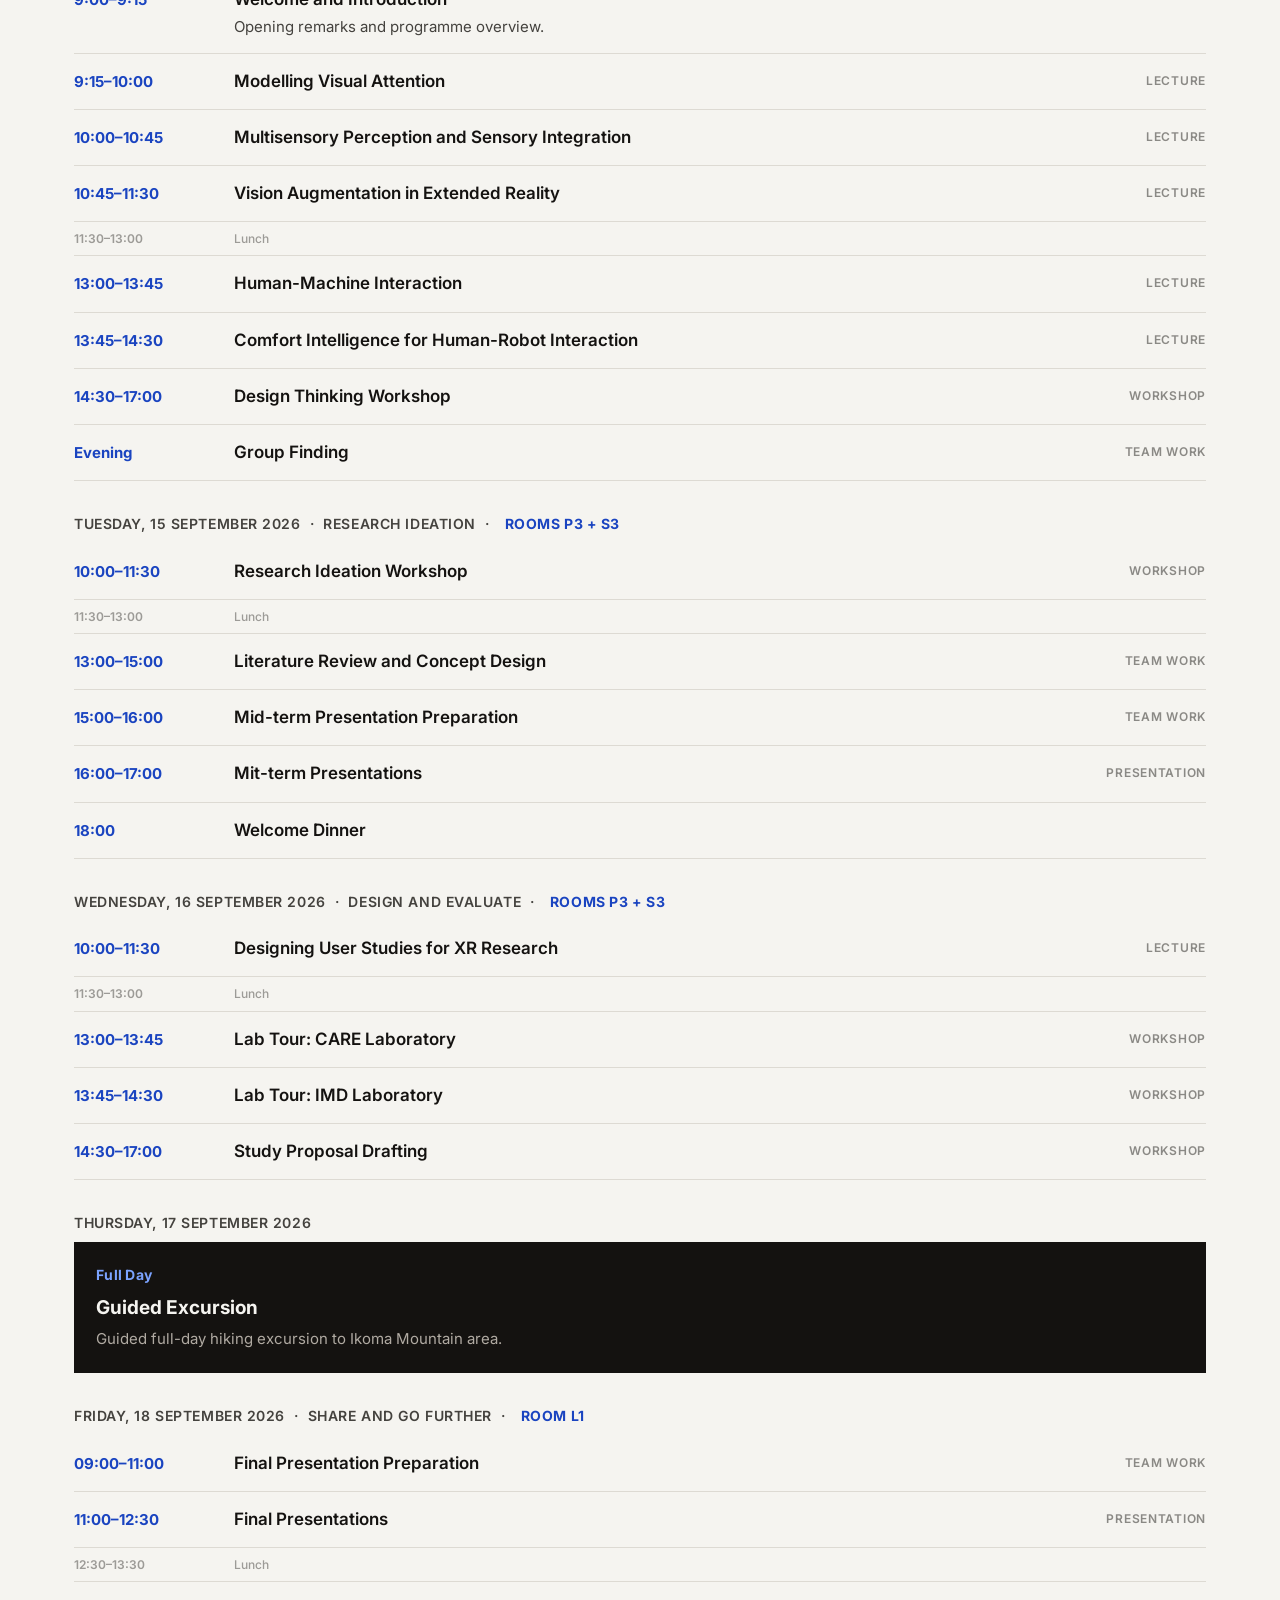
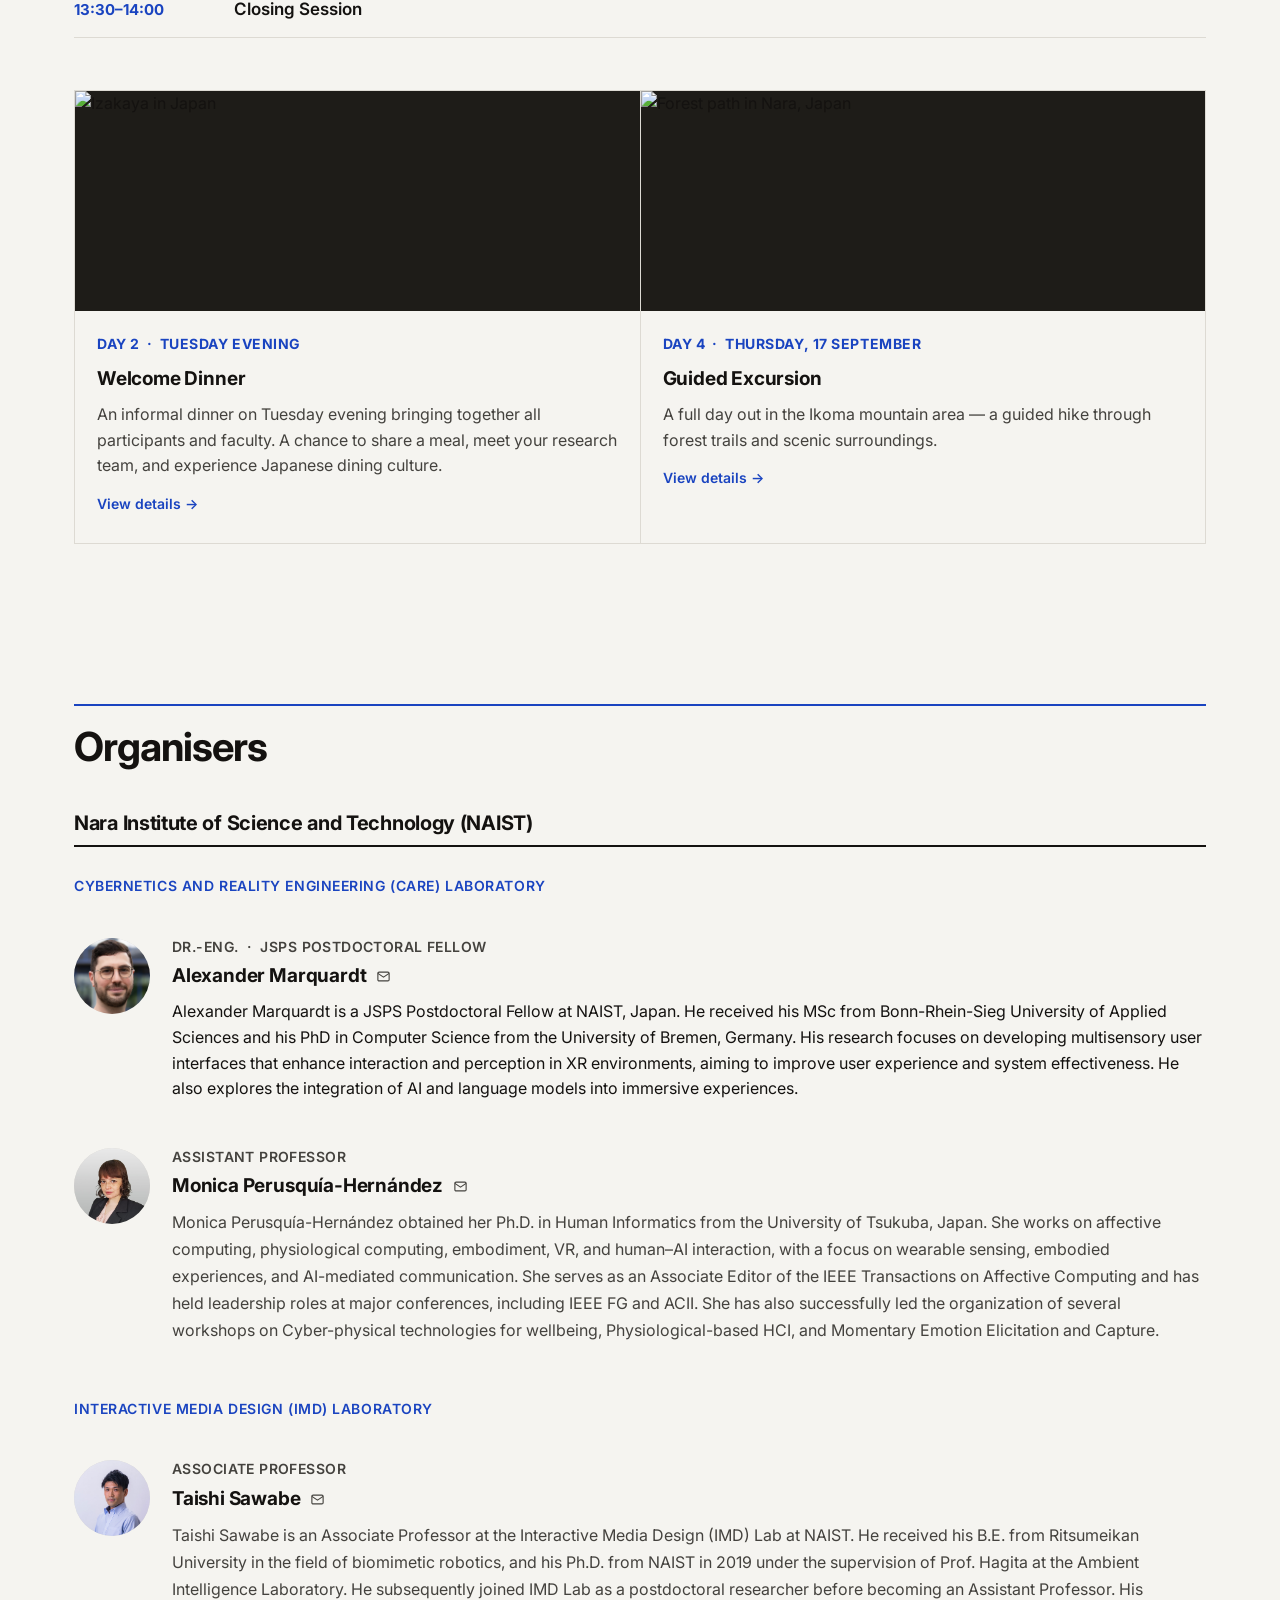
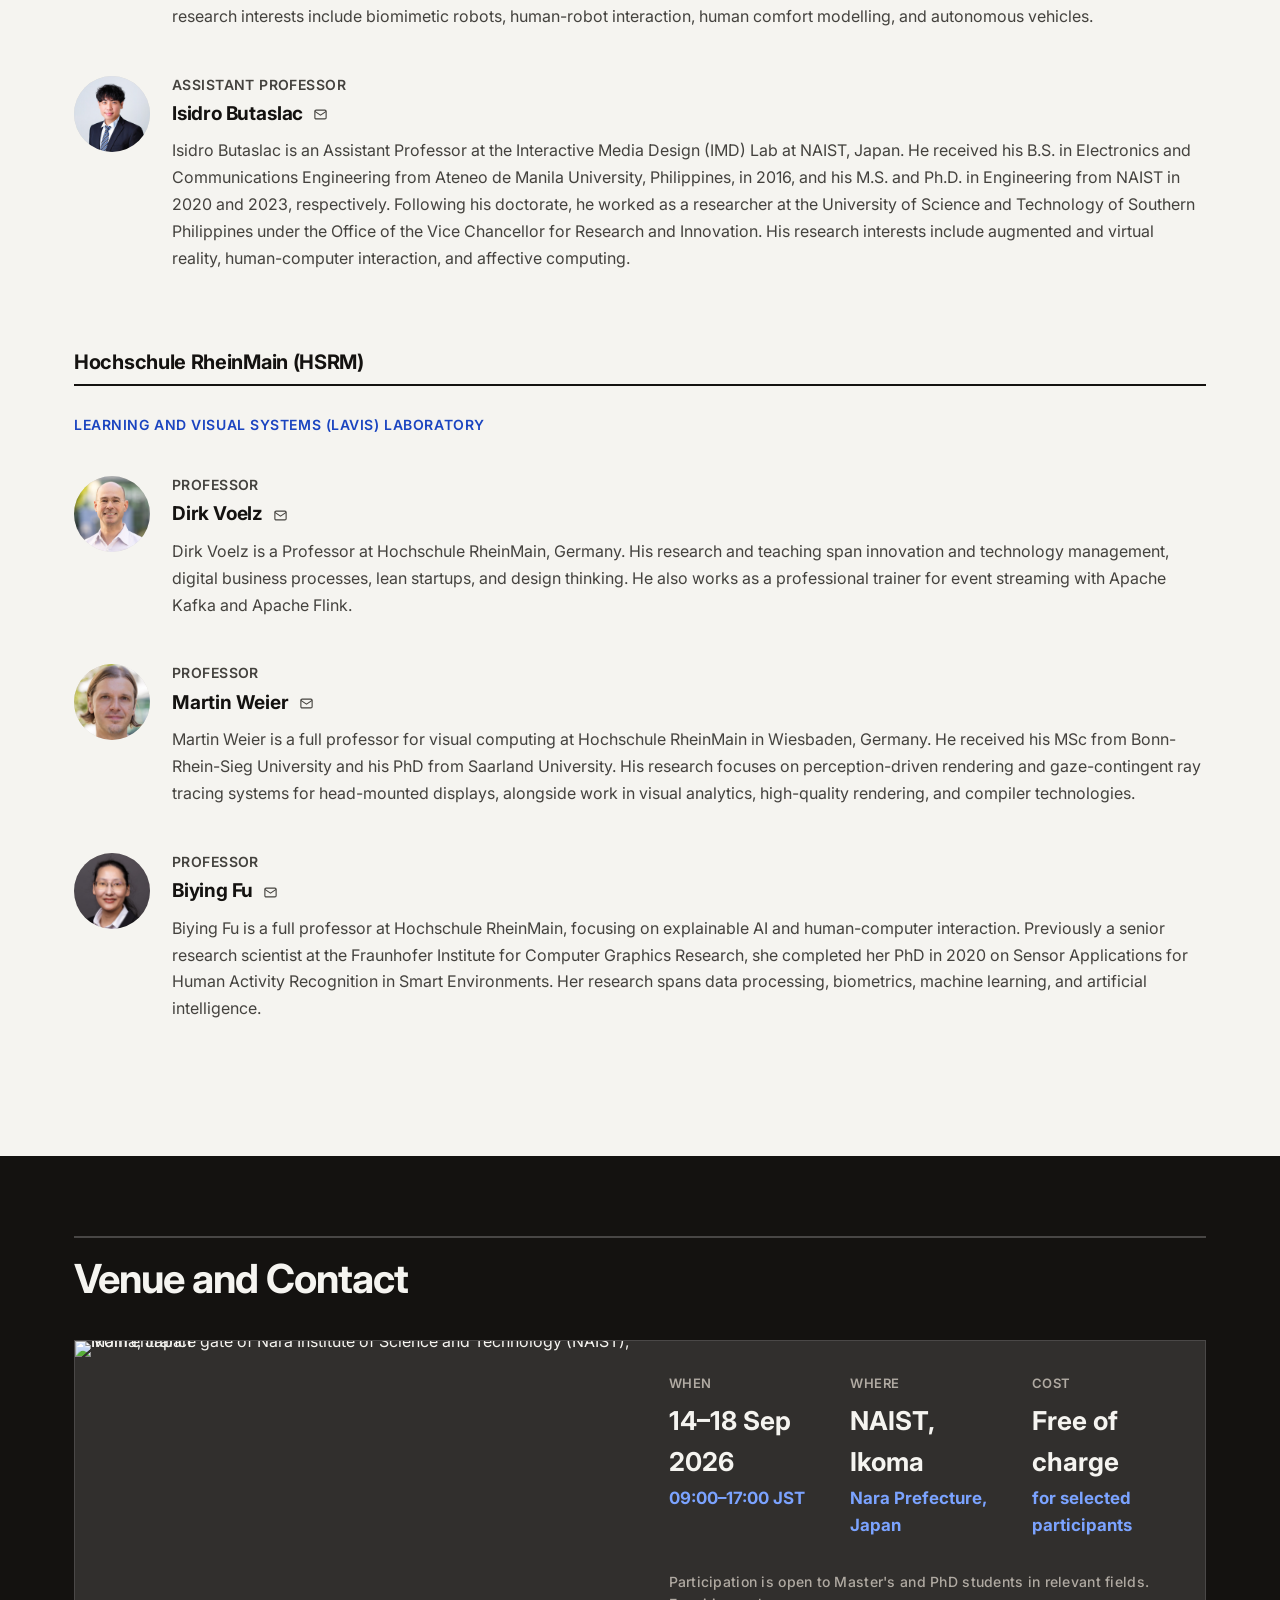
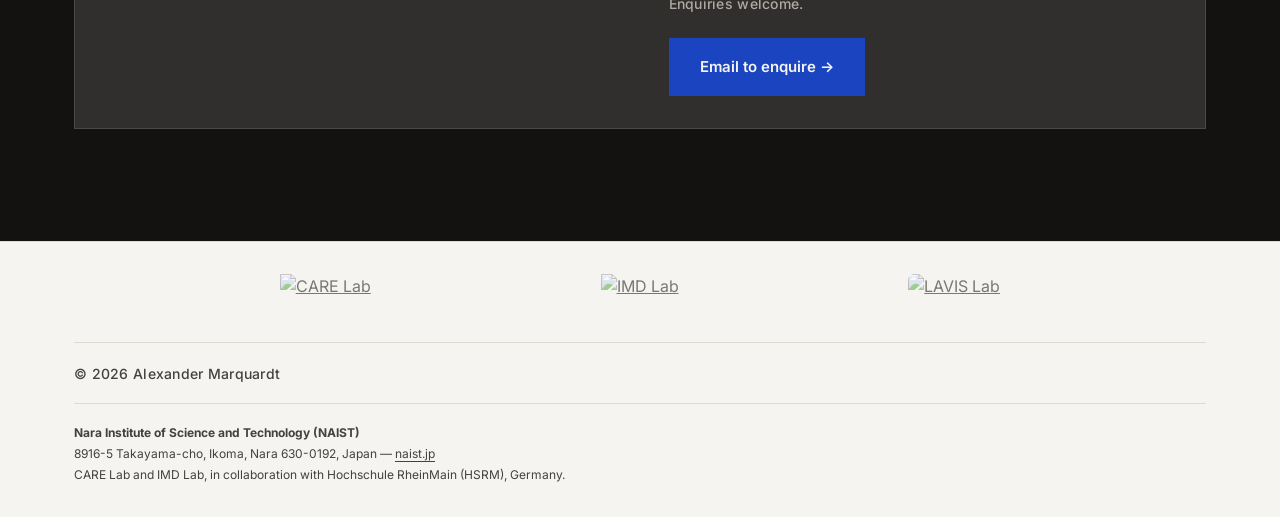
==== commit f7aa1005: "Update index.html" ====
--- a/index.html
+++ b/index.html
@@ -436,8 +436,8 @@
       <div class="row"><span class="t">10:00–11:30</span><div><div class="what">Research Ideation Workshop</div></div><span class="row-type">Workshop</span></div>
       <div class="row-break"><span class="t">11:30–13:00</span><span class="what">Lunch</span></div>
       <div class="row"><span class="t">13:00–15:00</span><div><div class="what">Literature Review and Concept Design</div></div><span class="row-type">Team Work</span></div>
-      <div class="row"><span class="t">15:00–16:00</span><div><div class="what">Presentation Preparation</div></div><span class="row-type">Team Work</span></div>
-      <div class="row"><span class="t">16:00–17:00</span><div><div class="what">Group Presentation and Q&amp;A</div></div><span class="row-type">Presentation</span></div>
+      <div class="row"><span class="t">15:00–16:00</span><div><div class="what">Mid-term Presentation Preparation</div></div><span class="row-type">Team Work</span></div>
+      <div class="row"><span class="t">16:00–17:00</span><div><div class="what">Mit-term Presentations</div></div><span class="row-type">Presentation</span></div>
       <div class="row"><span class="t">18:00</span><div><div class="what">Welcome Dinner</div></div></div>
 
       <div class="day-label">Wednesday, 16 September 2026 &nbsp;·&nbsp; Design and Evaluate &nbsp;·&nbsp; <span class="room-tag">Rooms P3 + S3</span></div>
@@ -647,7 +647,7 @@
     if(isNaN(target)){ el.textContent = ""; return; }
     function tick(){
       var d = target - Date.now();
-      if(d <= 0){ el.textContent = "Happening now →"; return; }
+      if(d <= 0){ el.textContent = "Event Ended"; return; }
       var days = Math.floor(d / 86400000);
       var hrs  = Math.floor(d % 86400000 / 3600000);
       var mins = Math.floor(d % 3600000 / 60000);
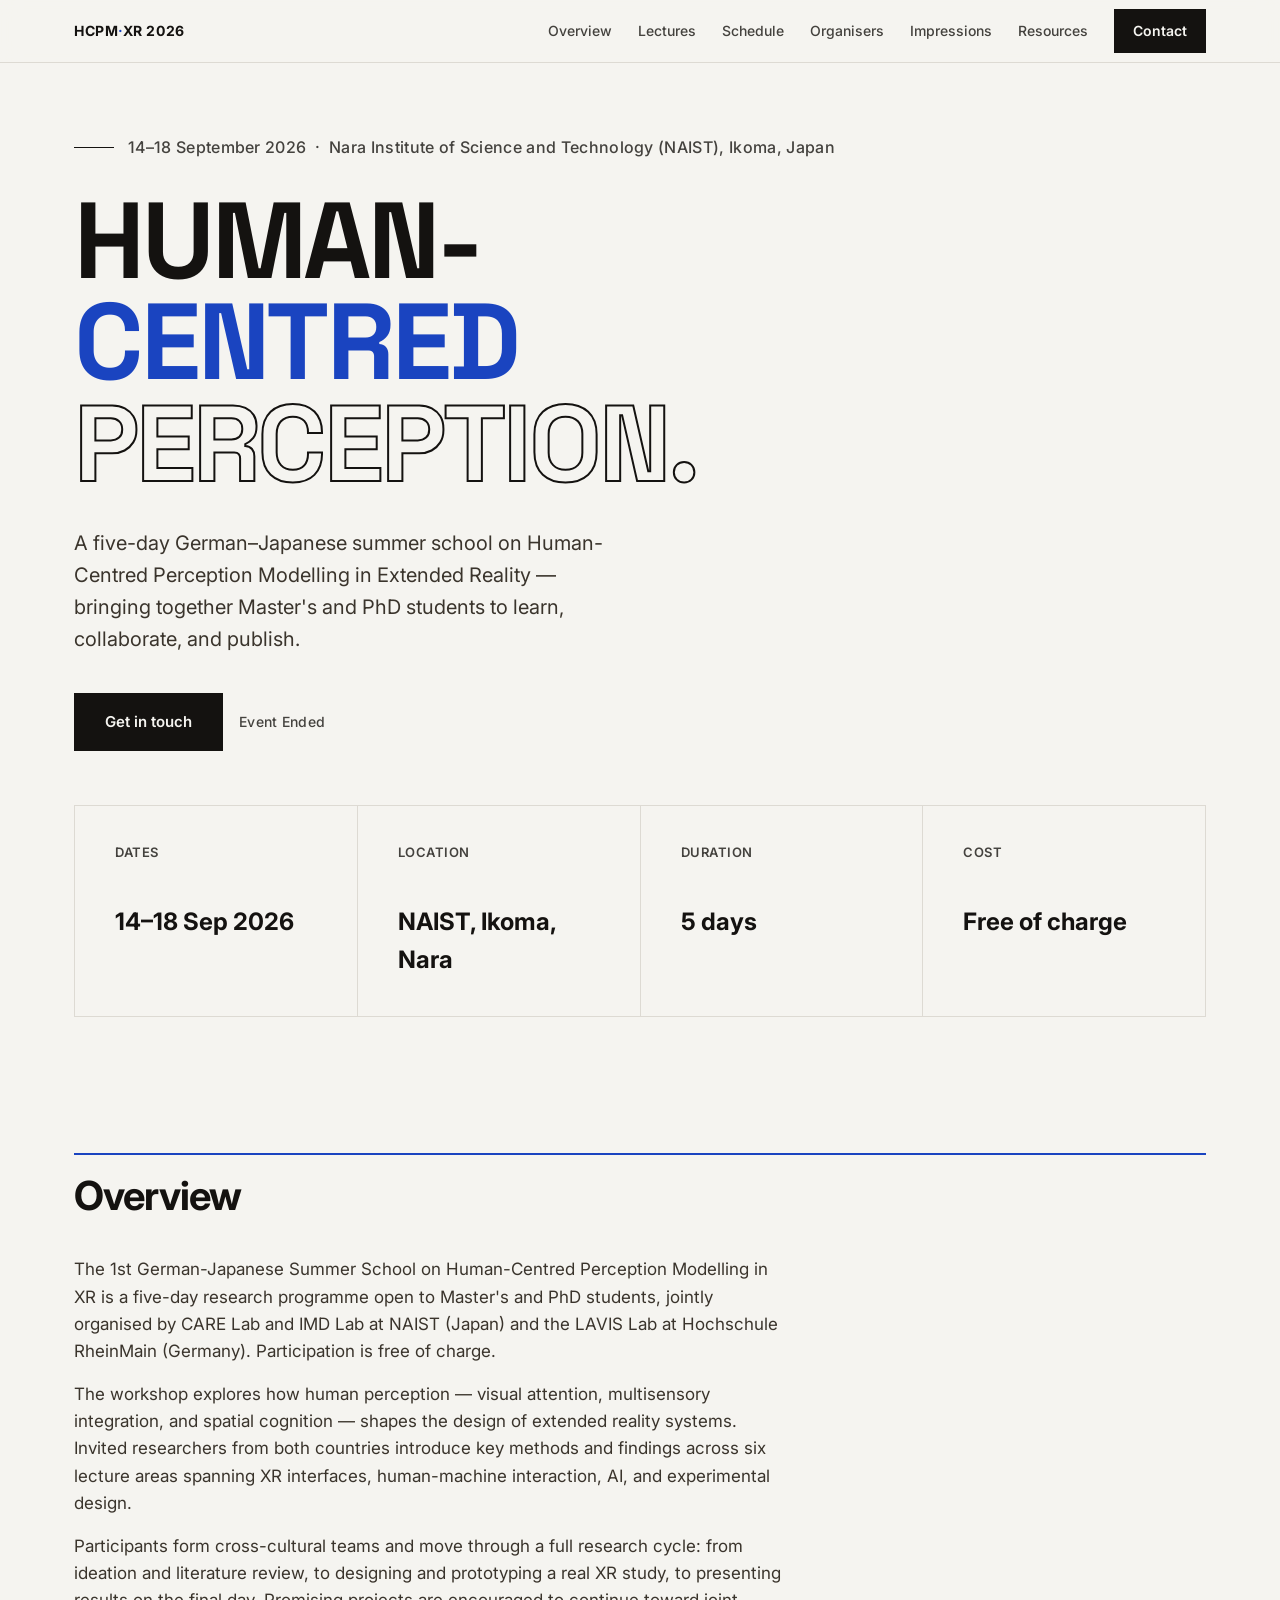
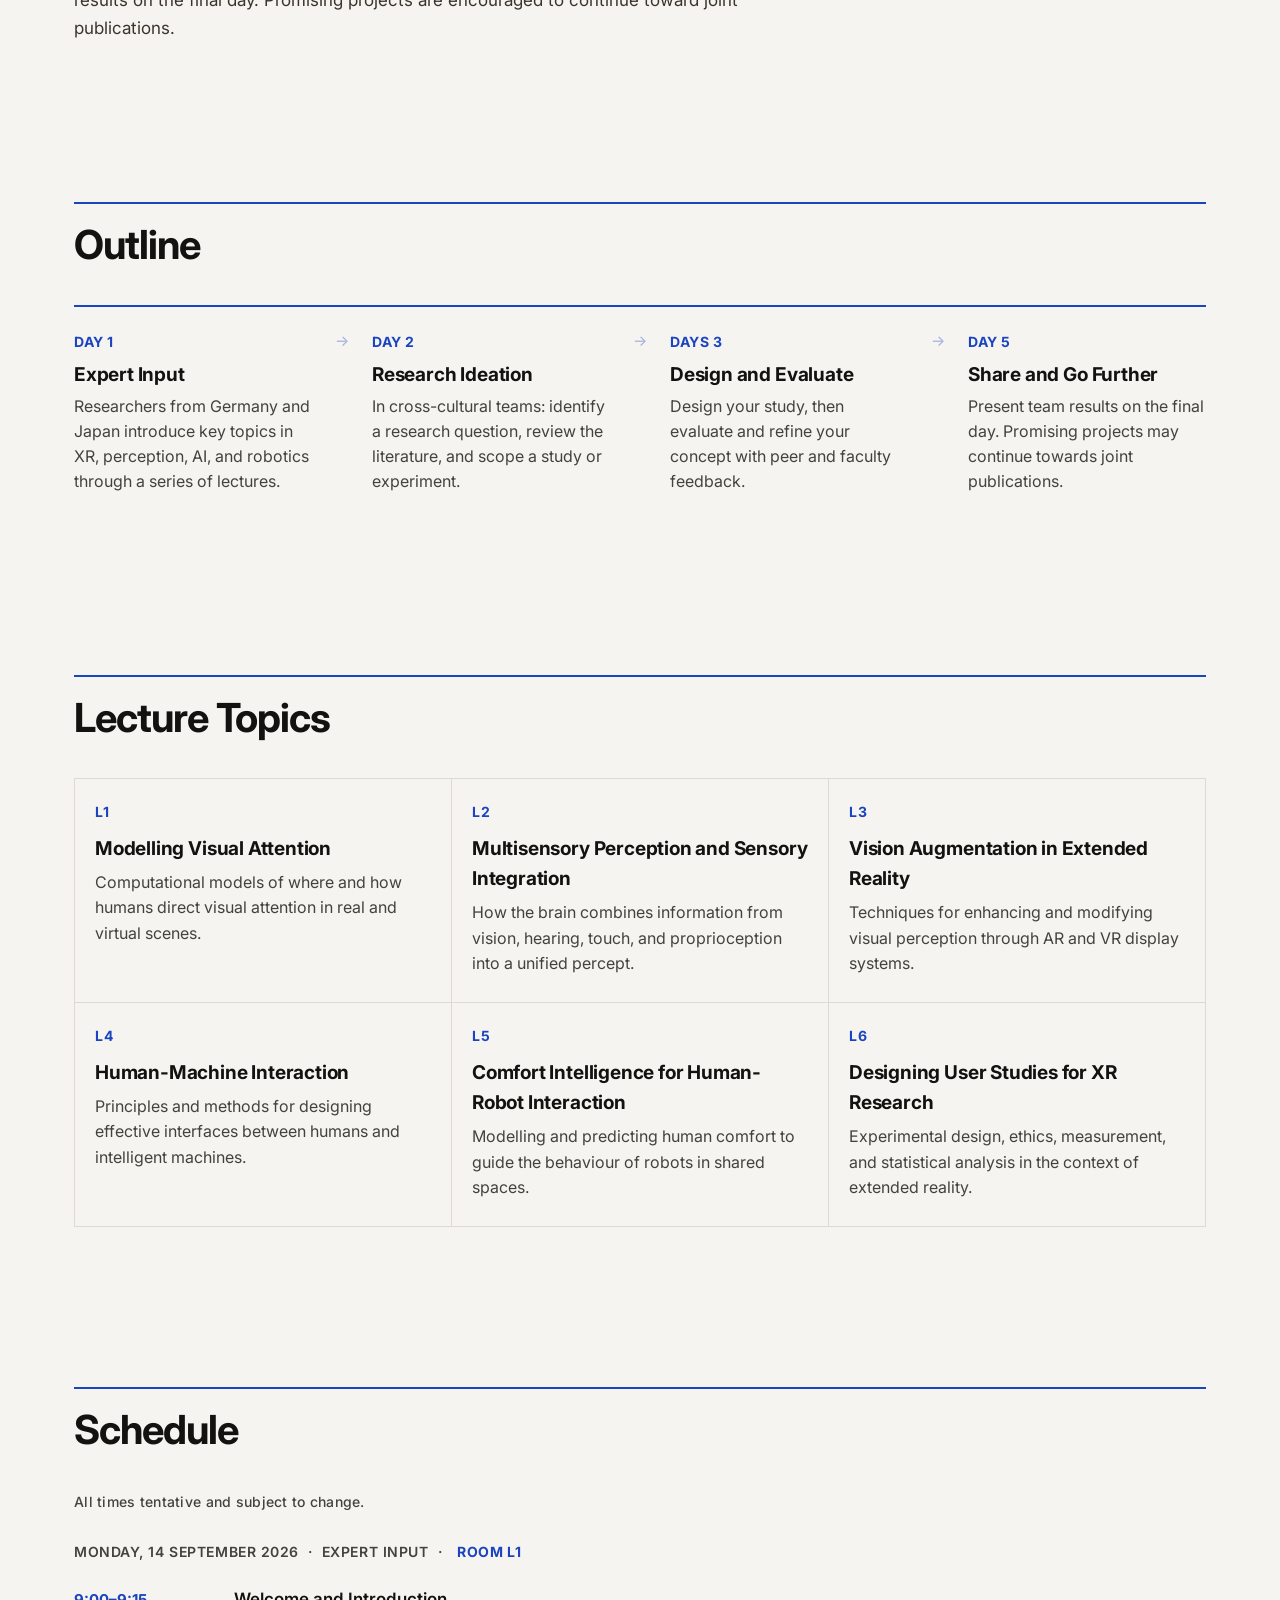
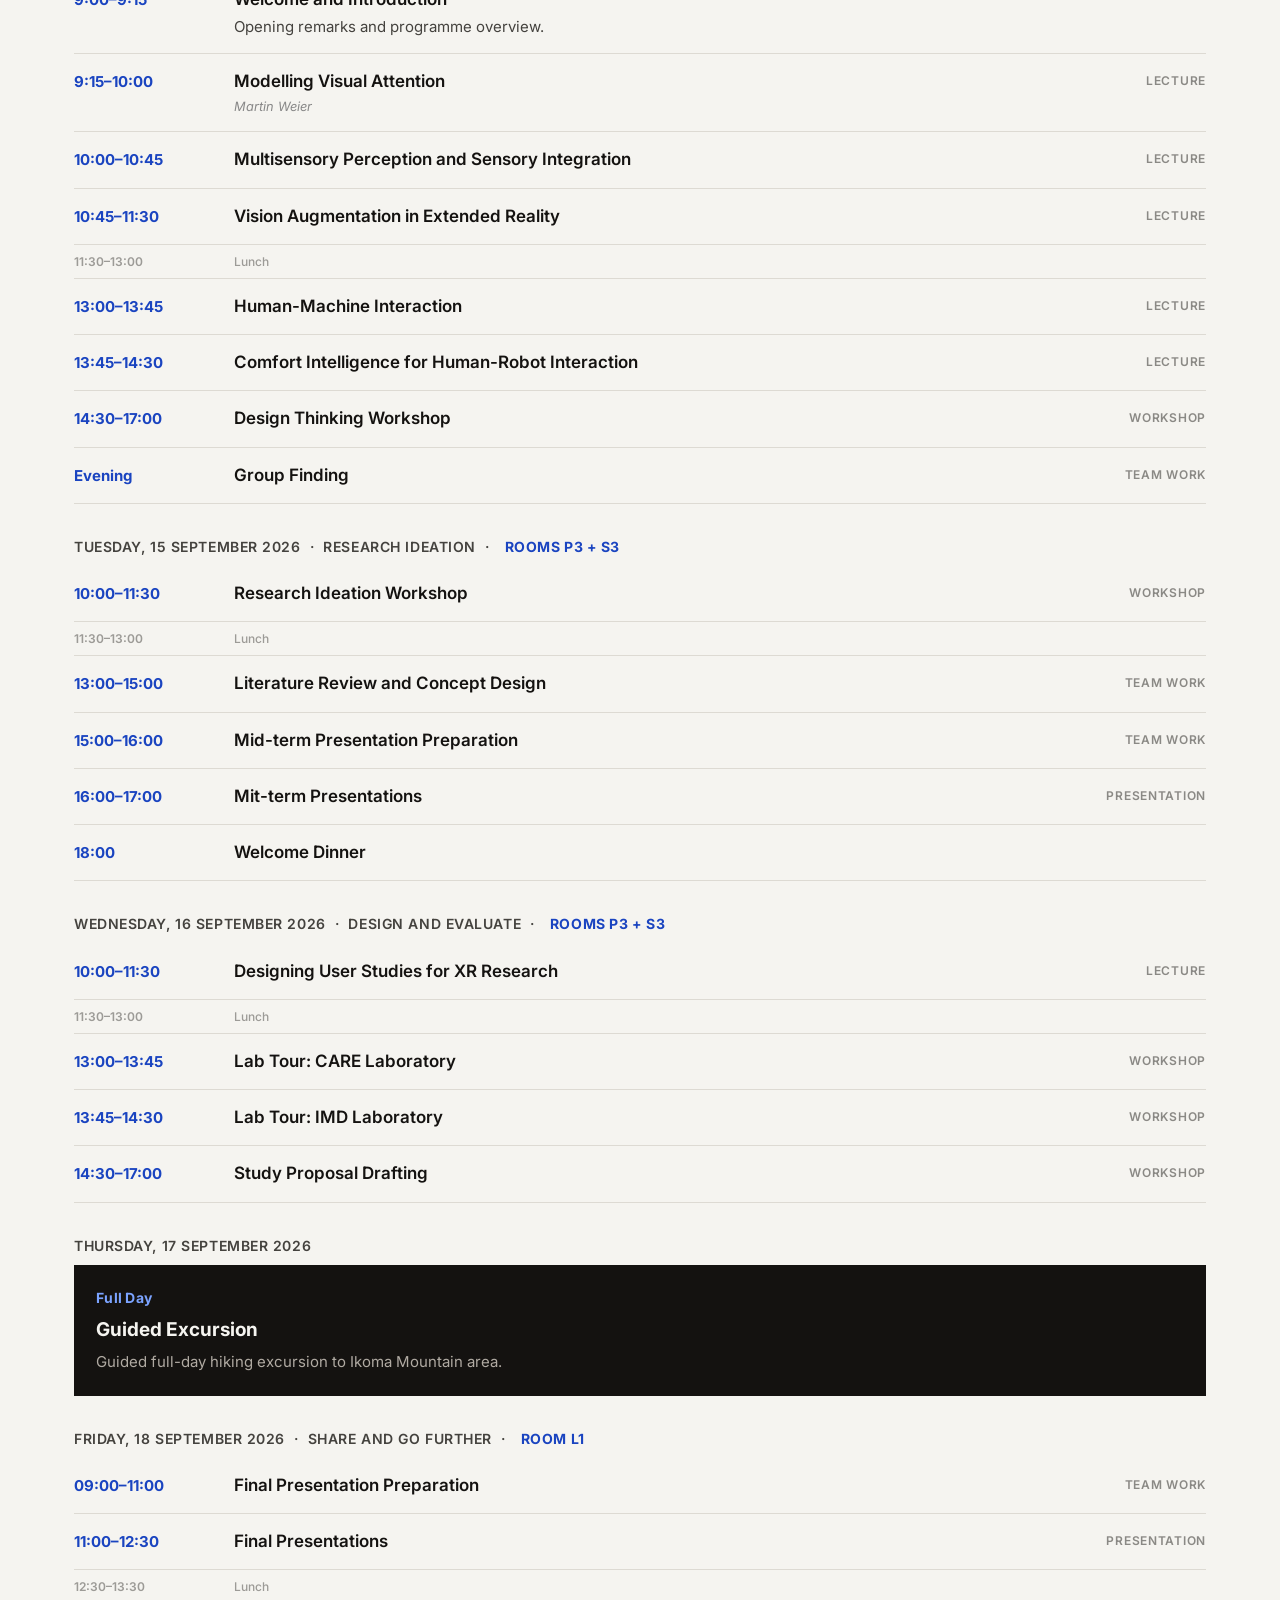
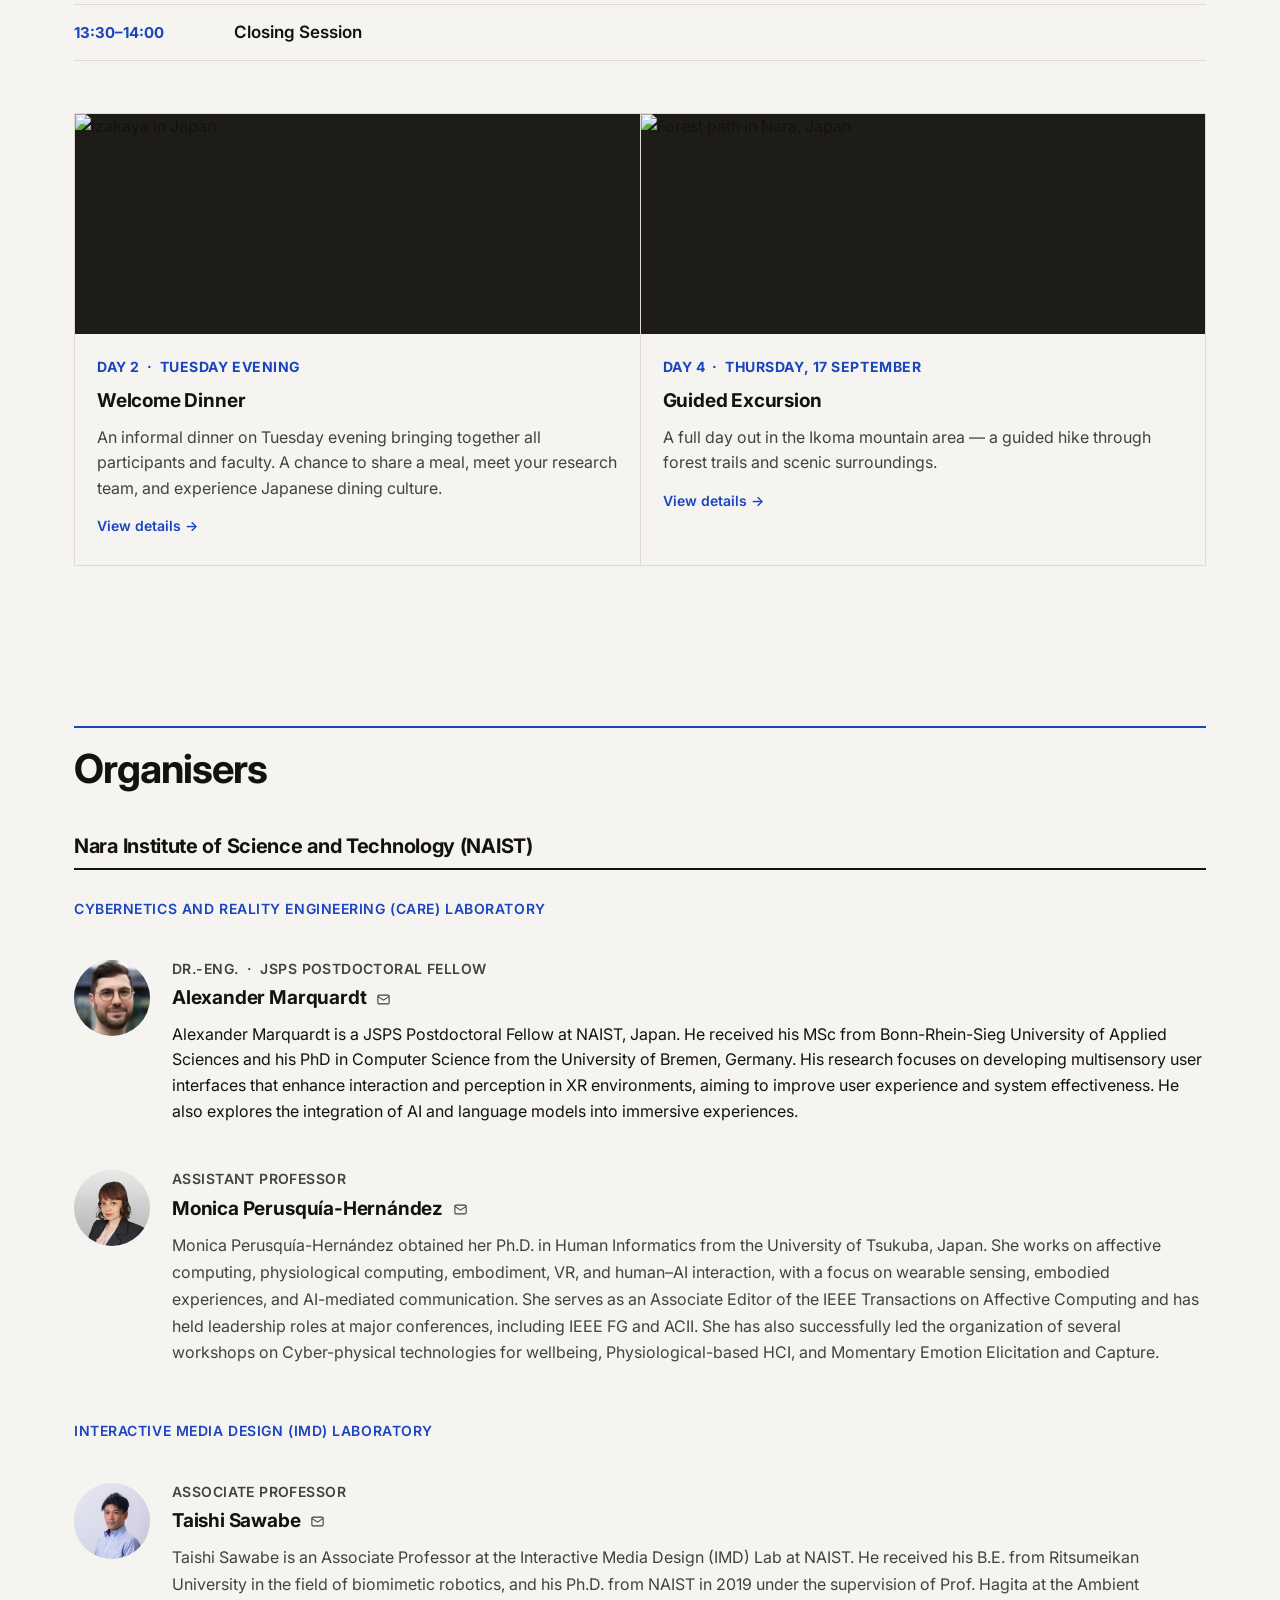
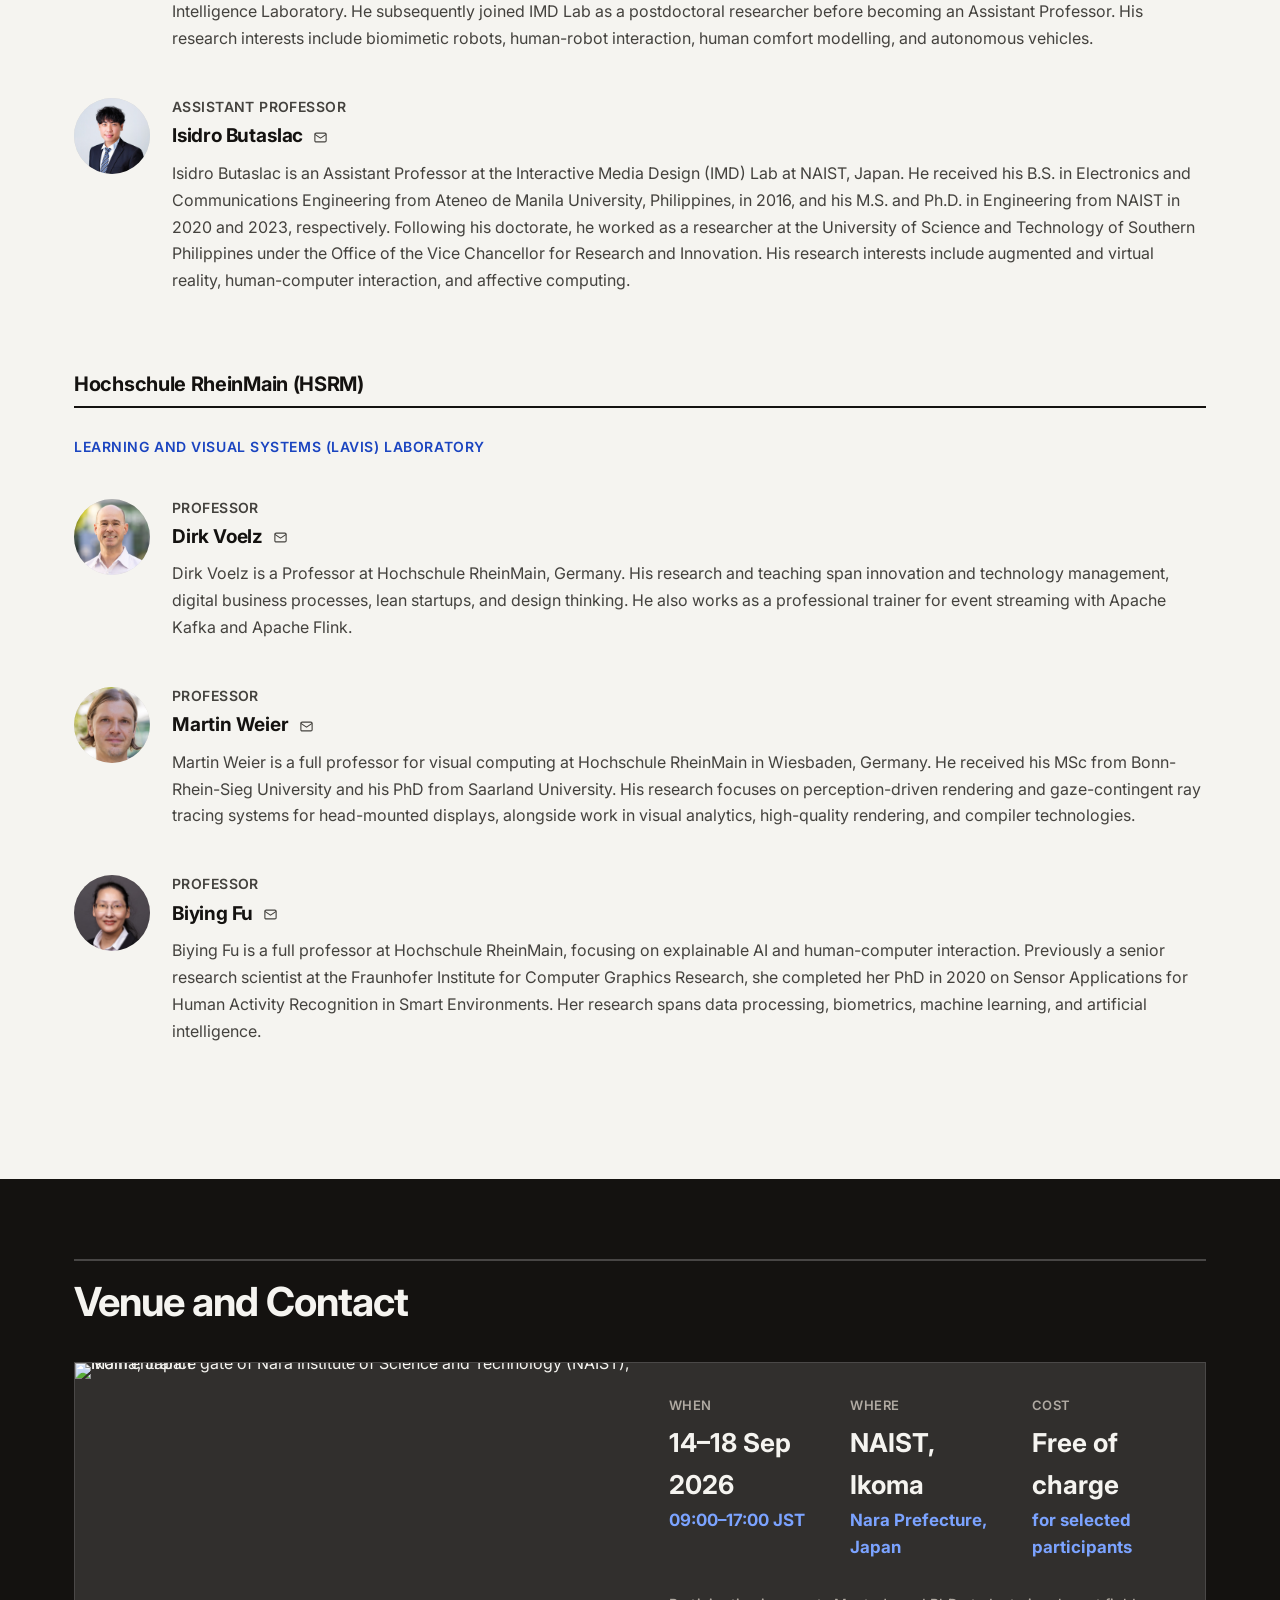
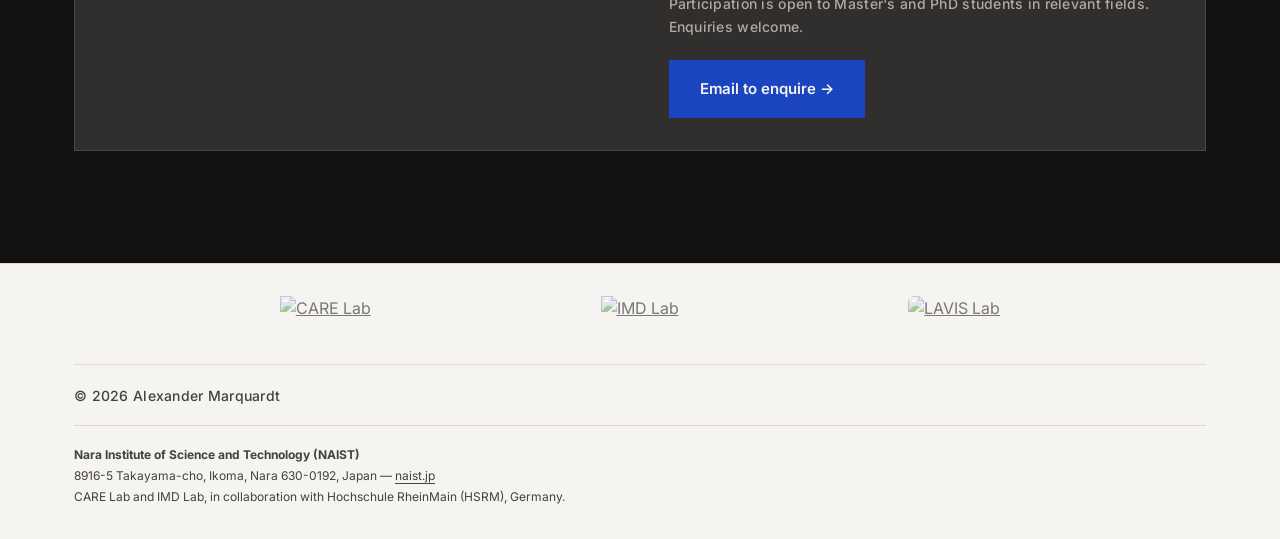
==== commit cd6e0f97: "Update index.html" ====
--- a/index.html
+++ b/index.html
@@ -178,6 +178,12 @@
     .row, .row-break { grid-template-columns: 104px 1fr auto; }
     .row .t { font-size: 13px; }
   }
+     .who {
+  font-size: 0.8em;
+  color: #888;
+  font-style: italic;
+  margin-top: 2px;
+}
   /* ---- ORGANISERS ---- */
   .org-block { margin-bottom: 52px; }
   .org-block:last-child { margin-bottom: 0; }
@@ -423,7 +429,7 @@
     <div class="reveal">
       <div class="day-label">Monday, 14 September 2026 &nbsp;·&nbsp; Expert Input &nbsp;·&nbsp; <span class="room-tag">Room L1</span></div>
       <div class="row"><span class="t">9:00–9:15</span><div><div class="what">Welcome and Introduction</div><div class="detail">Opening remarks and programme overview.</div></div></div>
-      <div class="row"><span class="t">9:15–10:00</span><div><div class="what">Modelling Visual Attention</div></div><span class="row-type">Lecture</span></div>
+      <div class="row"><span class="t">9:15–10:00</span><div><div class="what">Modelling Visual Attention</div><div class="who">Martin Weier</div></div><span class="row-type">Lecture</span></div>
       <div class="row"><span class="t">10:00–10:45</span><div><div class="what">Multisensory Perception and Sensory Integration</div></div><span class="row-type">Lecture</span></div>
       <div class="row"><span class="t">10:45–11:30</span><div><div class="what">Vision Augmentation in Extended Reality</div></div><span class="row-type">Lecture</span></div>
       <div class="row-break"><span class="t">11:30–13:00</span><span class="what">Lunch</span></div>
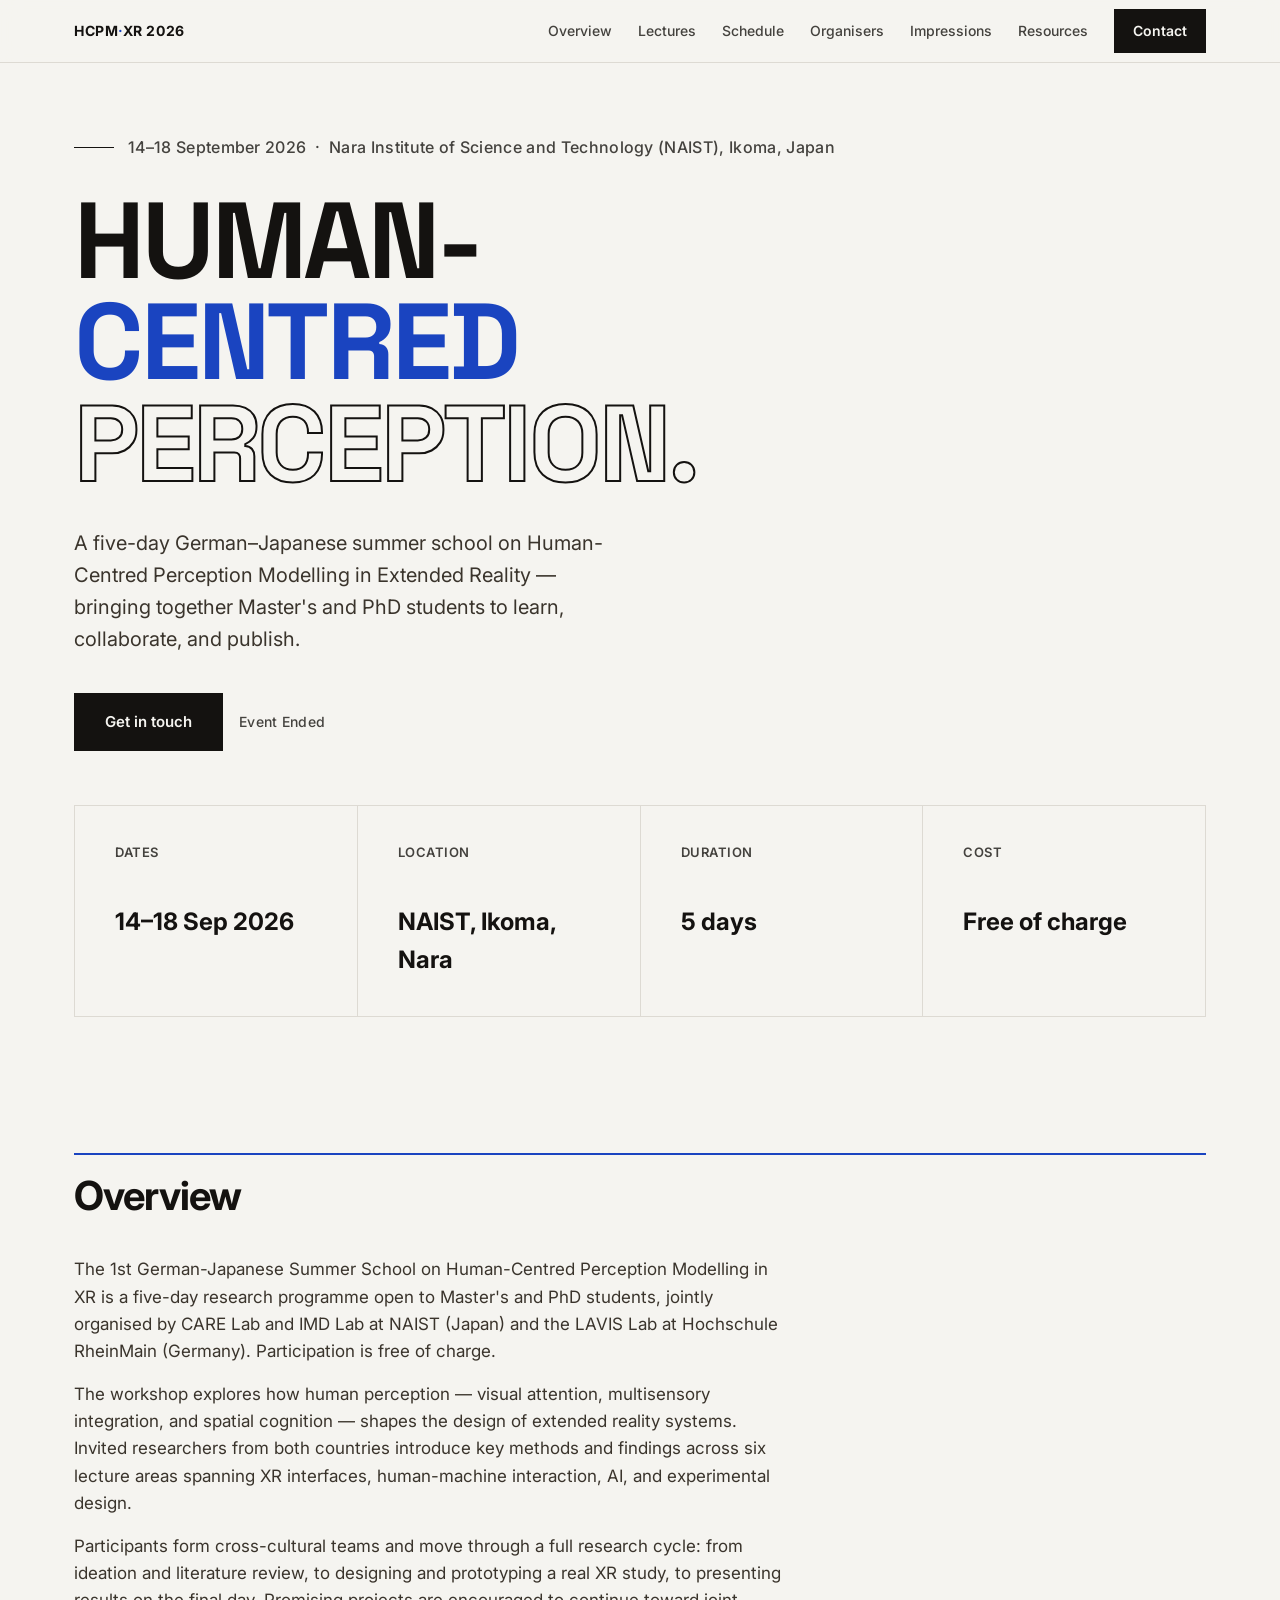
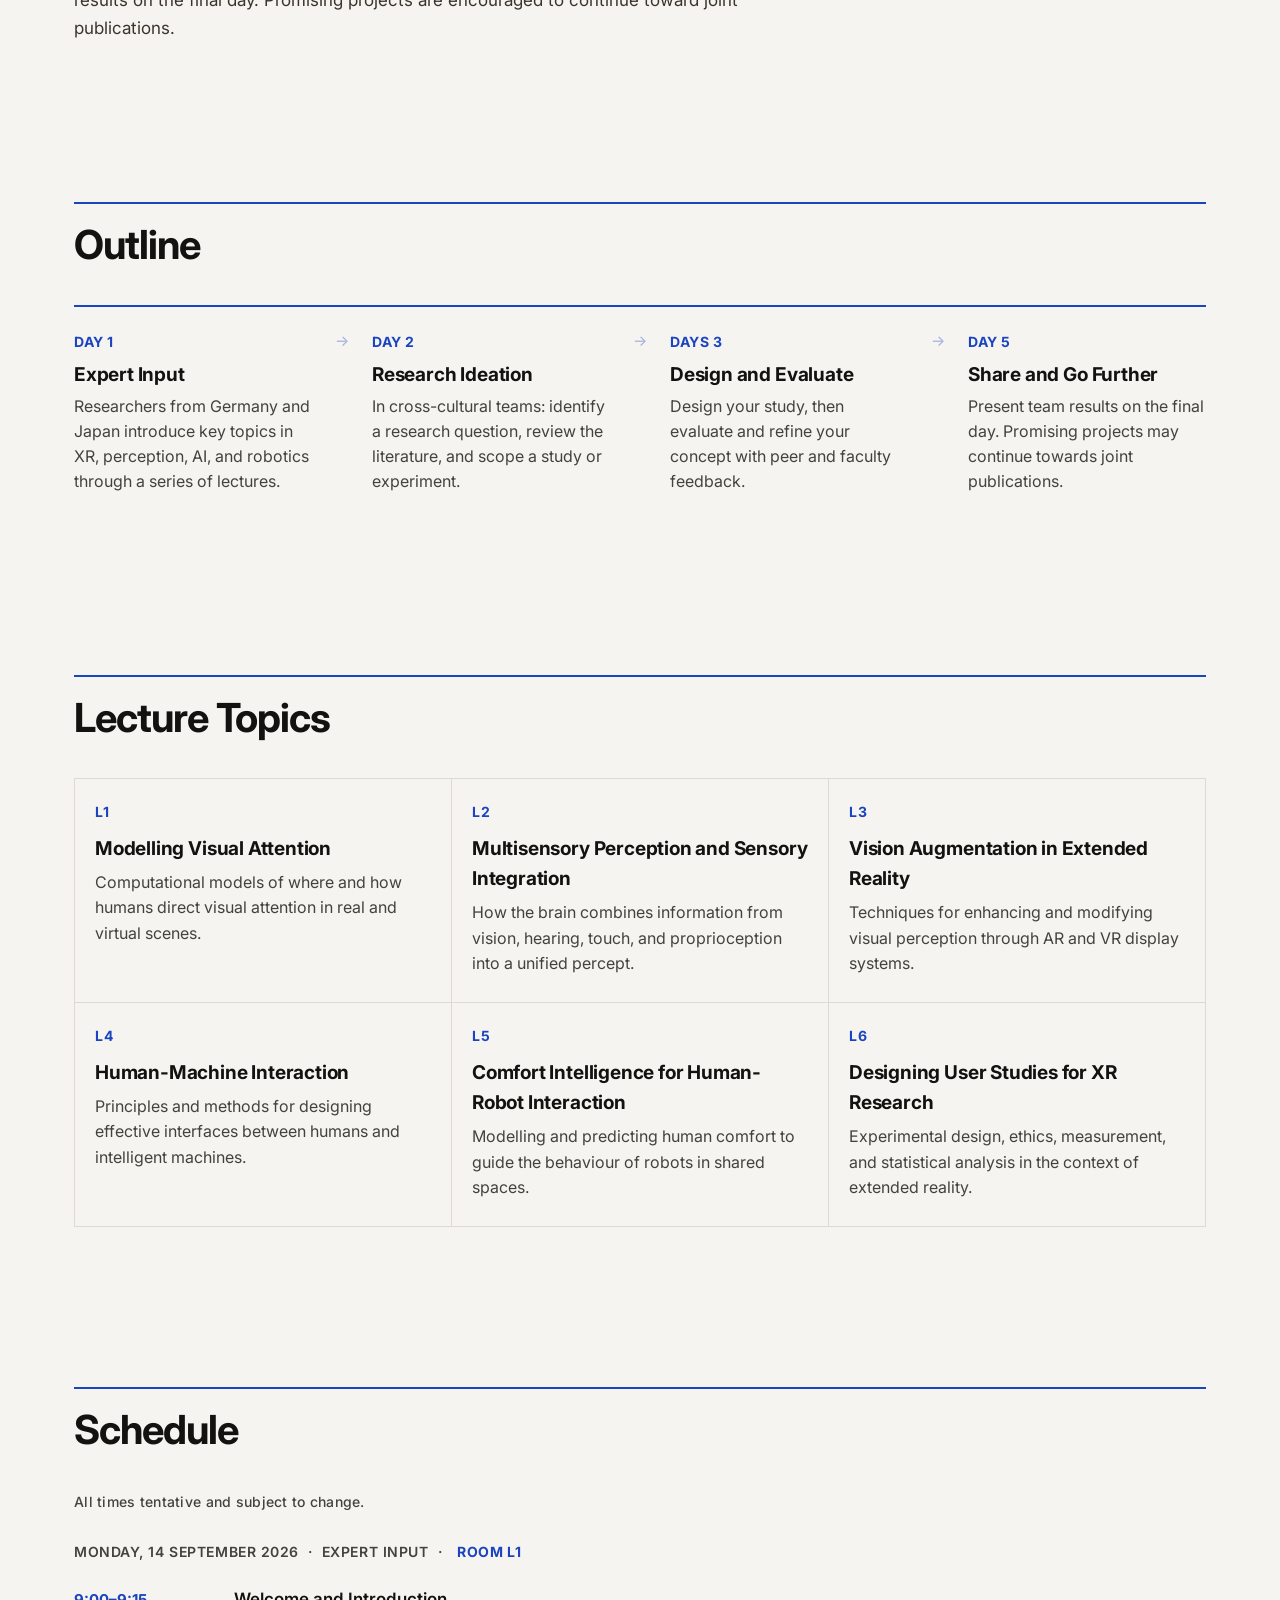
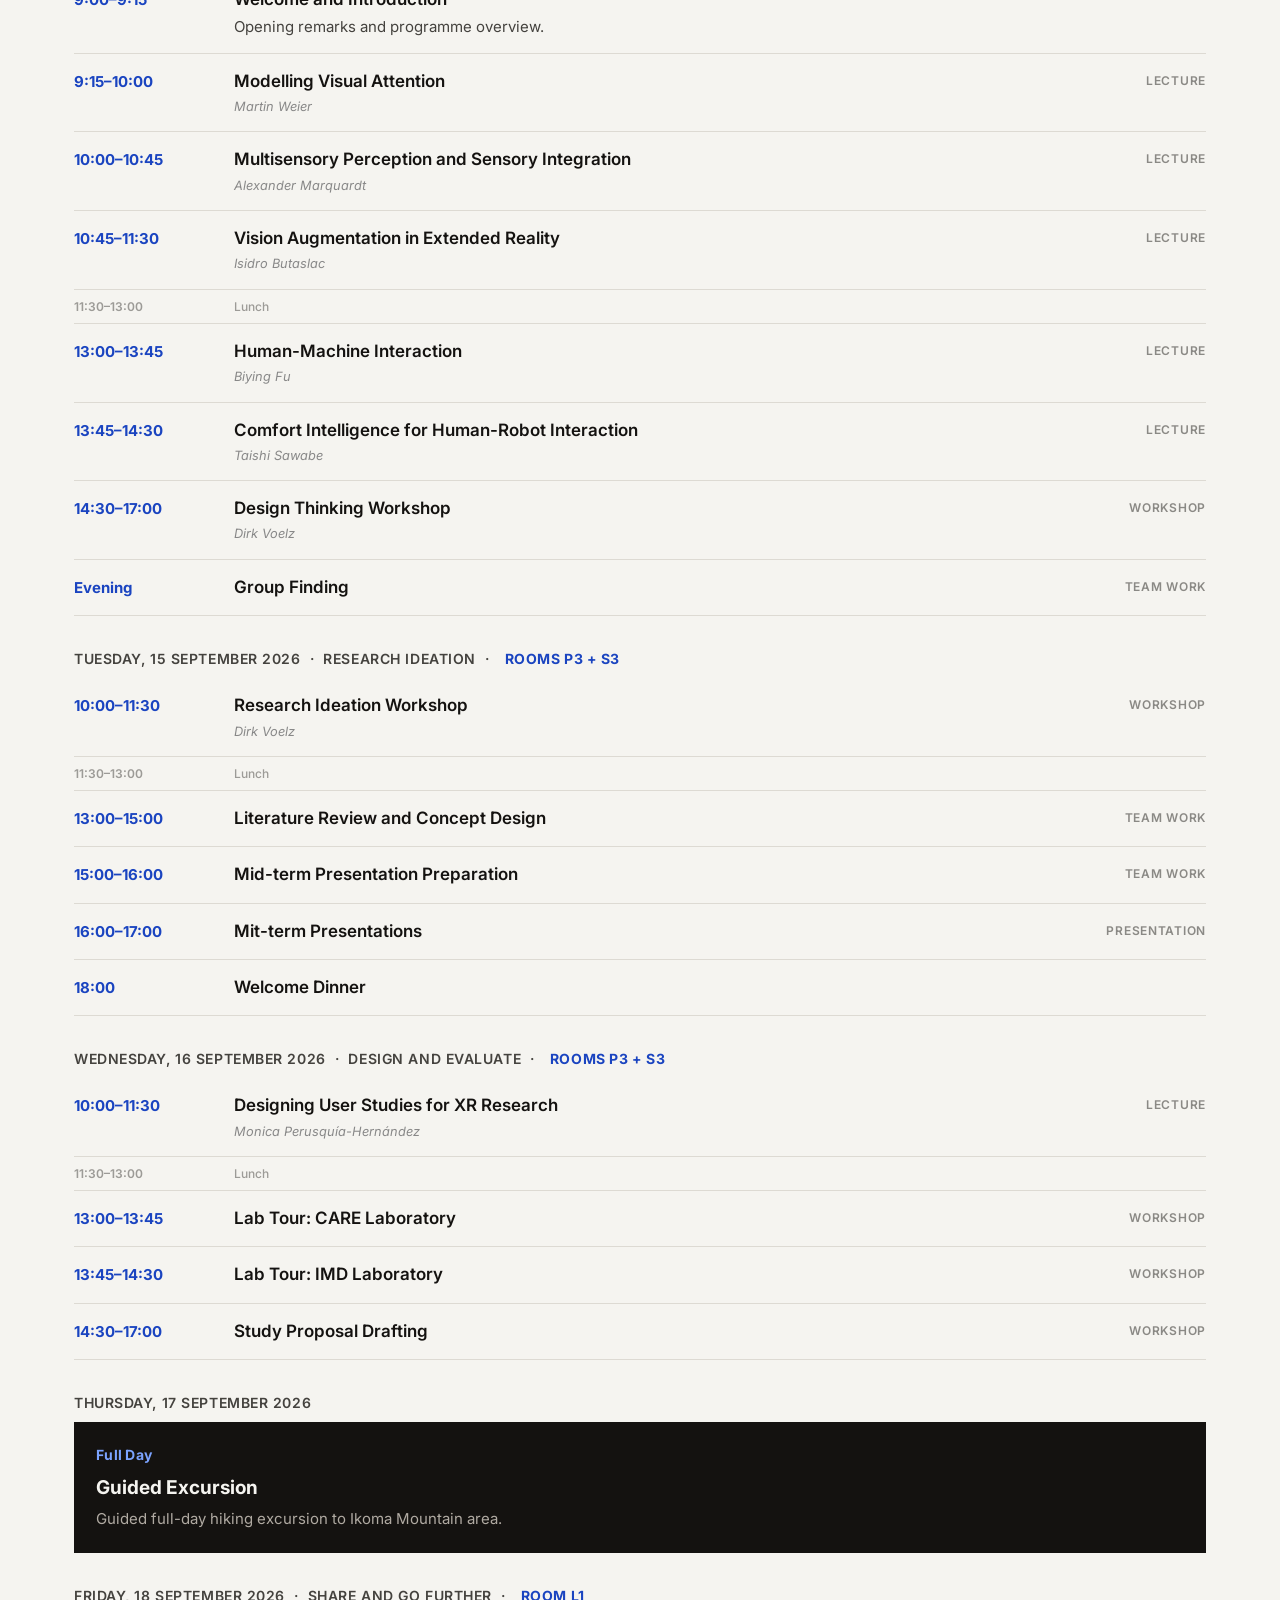
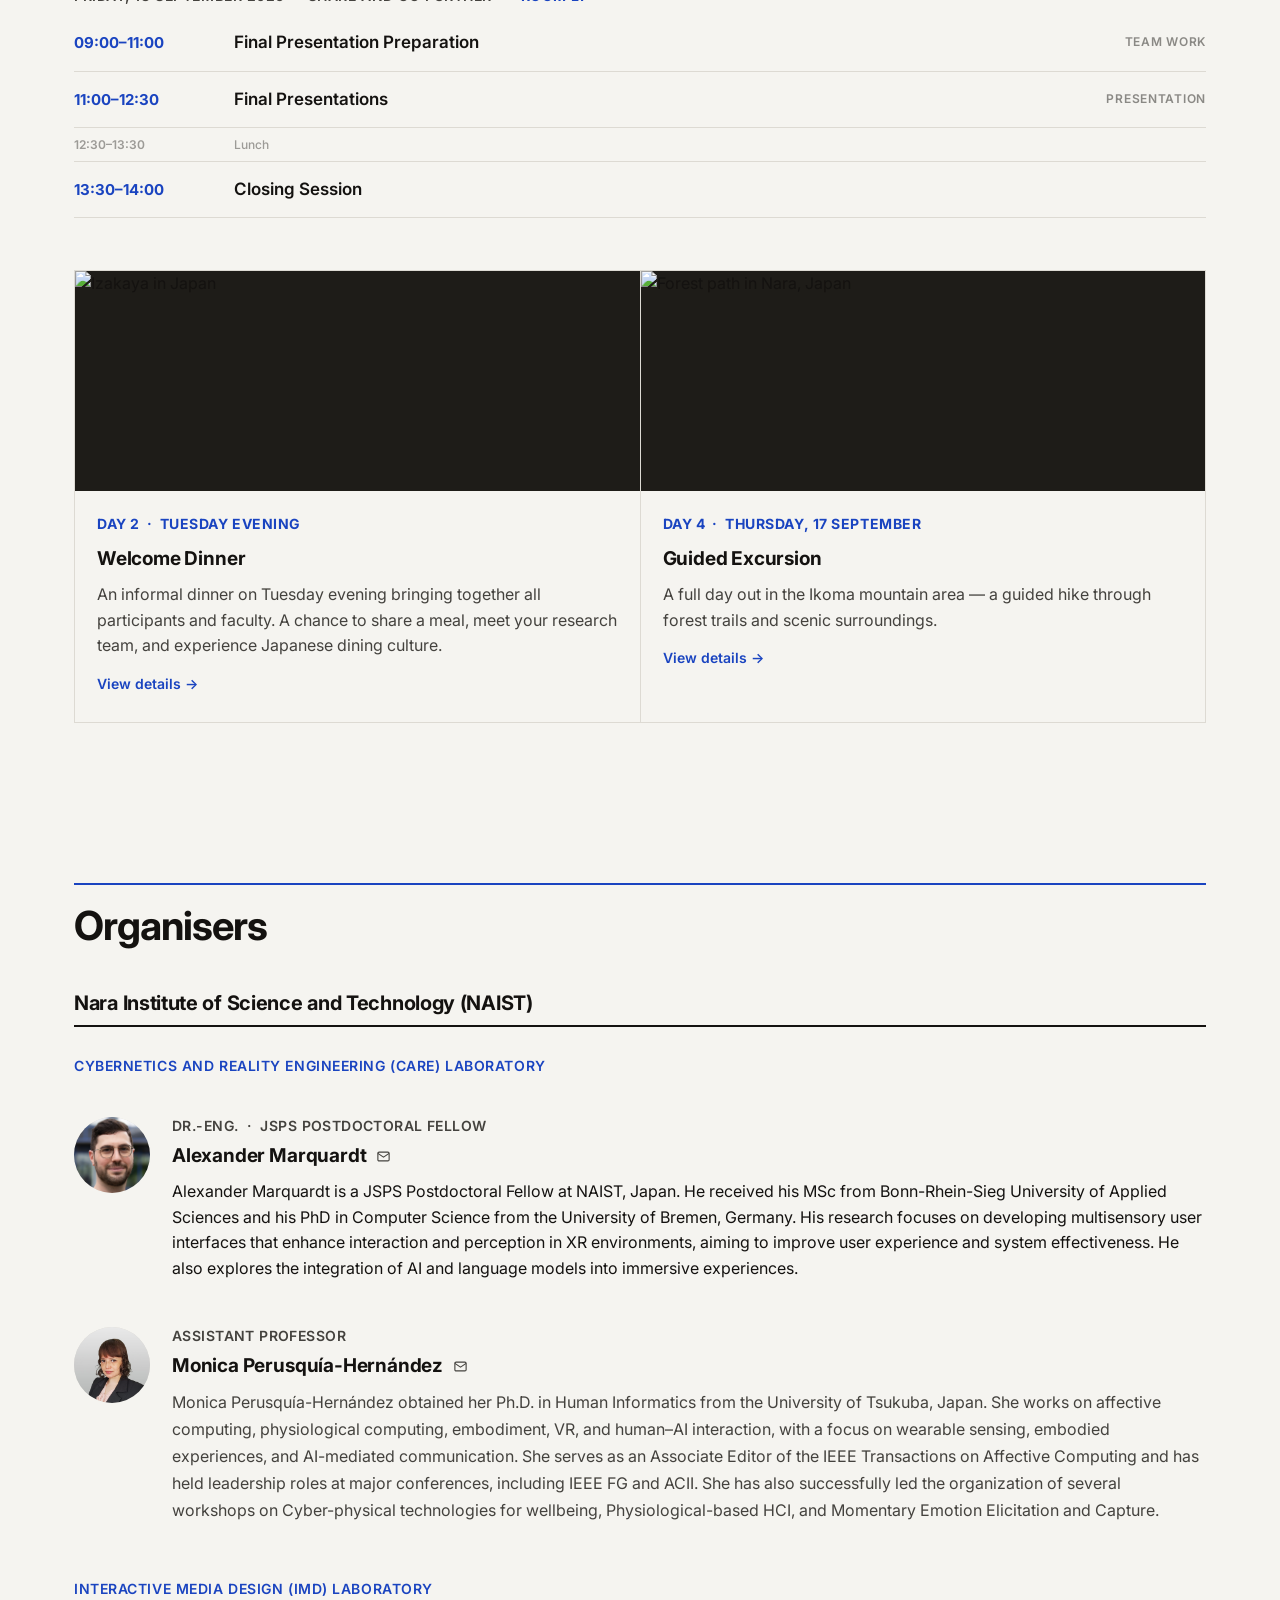
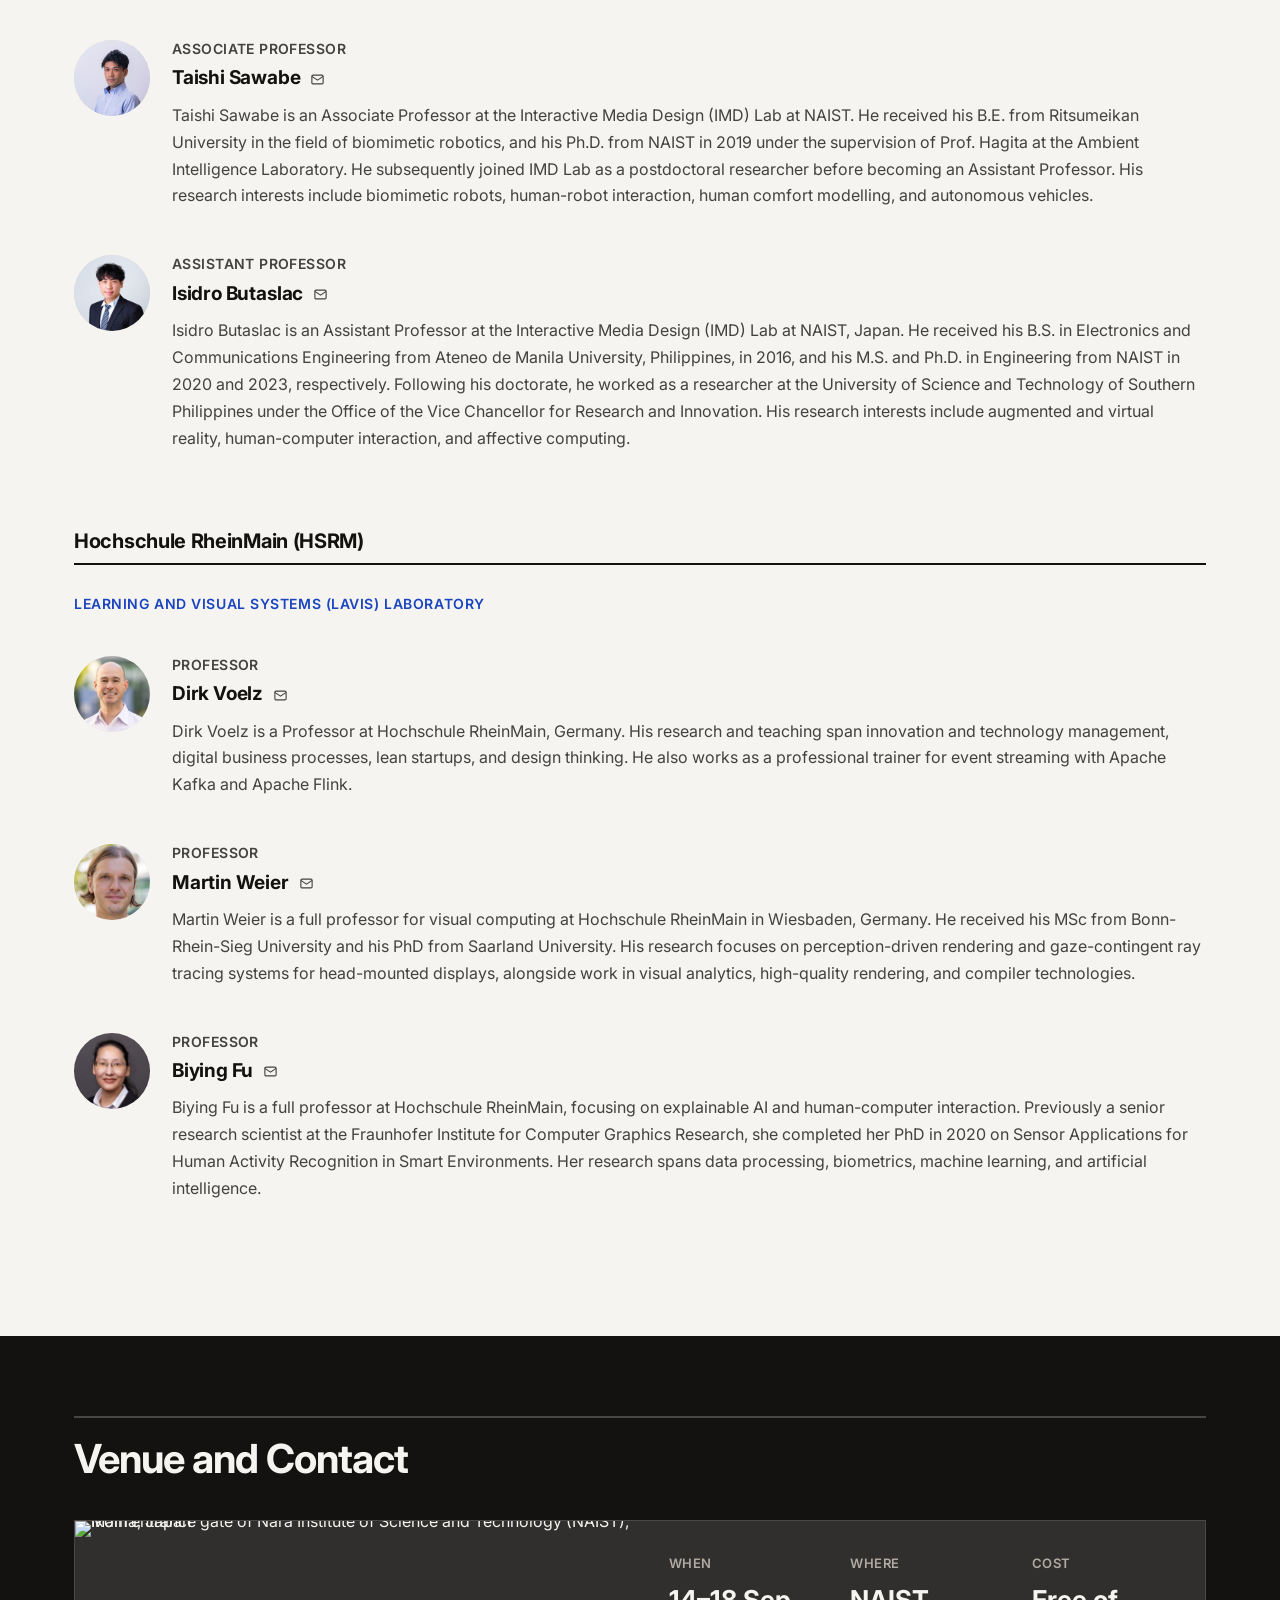
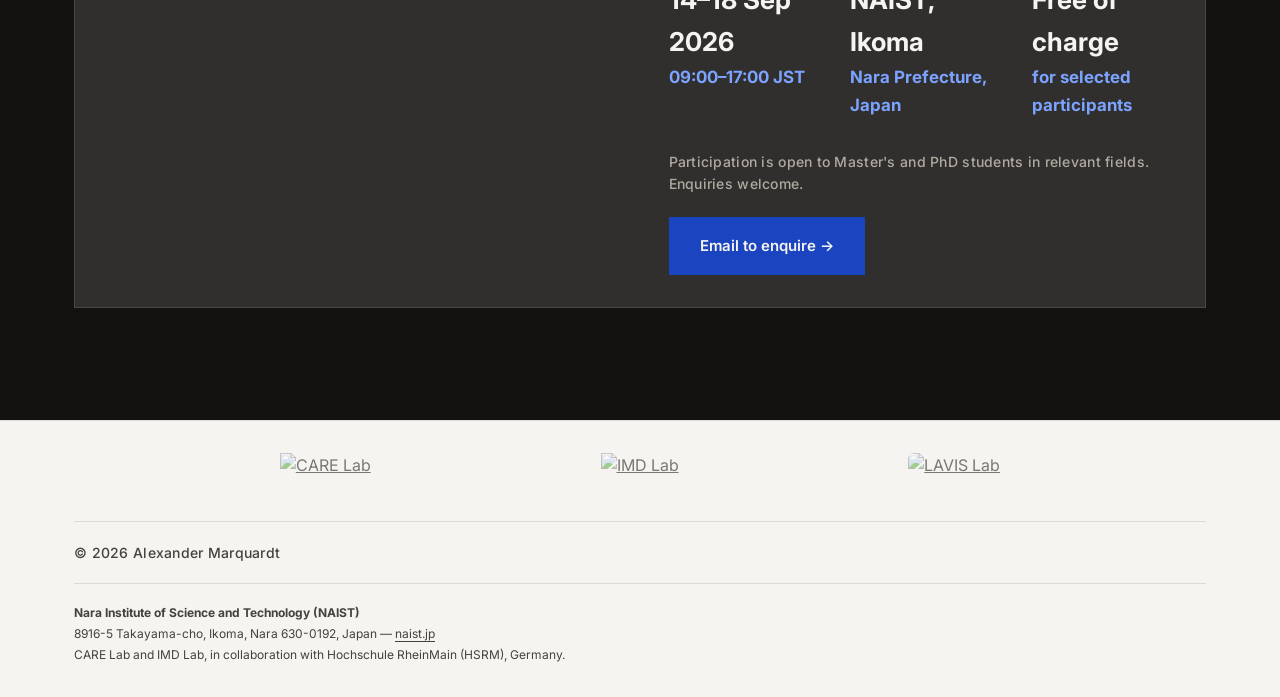
==== commit d3cf20da: "Update index.html" ====
--- a/index.html
+++ b/index.html
@@ -430,16 +430,16 @@
       <div class="day-label">Monday, 14 September 2026 &nbsp;·&nbsp; Expert Input &nbsp;·&nbsp; <span class="room-tag">Room L1</span></div>
       <div class="row"><span class="t">9:00–9:15</span><div><div class="what">Welcome and Introduction</div><div class="detail">Opening remarks and programme overview.</div></div></div>
       <div class="row"><span class="t">9:15–10:00</span><div><div class="what">Modelling Visual Attention</div><div class="who">Martin Weier</div></div><span class="row-type">Lecture</span></div>
-      <div class="row"><span class="t">10:00–10:45</span><div><div class="what">Multisensory Perception and Sensory Integration</div></div><span class="row-type">Lecture</span></div>
-      <div class="row"><span class="t">10:45–11:30</span><div><div class="what">Vision Augmentation in Extended Reality</div></div><span class="row-type">Lecture</span></div>
+      <div class="row"><span class="t">10:00–10:45</span><div><div class="what">Multisensory Perception and Sensory Integration</div><div class="who">Alexander Marquardt</div></div><span class="row-type">Lecture</span></div>
+      <div class="row"><span class="t">10:45–11:30</span><div><div class="what">Vision Augmentation in Extended Reality</div><div class="who">Isidro Butaslac</div></div><span class="row-type">Lecture</span></div>
       <div class="row-break"><span class="t">11:30–13:00</span><span class="what">Lunch</span></div>
-      <div class="row"><span class="t">13:00–13:45</span><div><div class="what">Human-Machine Interaction</div></div><span class="row-type">Lecture</span></div>
-      <div class="row"><span class="t">13:45–14:30</span><div><div class="what">Comfort Intelligence for Human-Robot Interaction</div></div><span class="row-type">Lecture</span></div>
-      <div class="row"><span class="t">14:30–17:00</span><div><div class="what">Design Thinking Workshop</div></div><span class="row-type">Workshop</span></div>
+      <div class="row"><span class="t">13:00–13:45</span><div><div class="what">Human-Machine Interaction</div><div class="who">Biying Fu</div></div><span class="row-type">Lecture</span></div>
+      <div class="row"><span class="t">13:45–14:30</span><div><div class="what">Comfort Intelligence for Human-Robot Interaction</div><div class="who">Taishi Sawabe</div></div><span class="row-type">Lecture</span></div>
+      <div class="row"><span class="t">14:30–17:00</span><div><div class="what">Design Thinking Workshop</div><div class="who">Dirk Voelz</div></div><span class="row-type">Workshop</span></div>
       <div class="row"><span class="t">Evening</span><div><div class="what">Group Finding</div></div><span class="row-type">Team Work</span></div>
 
       <div class="day-label">Tuesday, 15 September 2026 &nbsp;·&nbsp; Research Ideation &nbsp;·&nbsp; <span class="room-tag">Rooms P3 + S3</span></div>
-      <div class="row"><span class="t">10:00–11:30</span><div><div class="what">Research Ideation Workshop</div></div><span class="row-type">Workshop</span></div>
+      <div class="row"><span class="t">10:00–11:30</span><div><div class="what">Research Ideation Workshop</div><div class="who">Dirk Voelz</div></div><span class="row-type">Workshop</span></div>
       <div class="row-break"><span class="t">11:30–13:00</span><span class="what">Lunch</span></div>
       <div class="row"><span class="t">13:00–15:00</span><div><div class="what">Literature Review and Concept Design</div></div><span class="row-type">Team Work</span></div>
       <div class="row"><span class="t">15:00–16:00</span><div><div class="what">Mid-term Presentation Preparation</div></div><span class="row-type">Team Work</span></div>
@@ -447,7 +447,7 @@
       <div class="row"><span class="t">18:00</span><div><div class="what">Welcome Dinner</div></div></div>
 
       <div class="day-label">Wednesday, 16 September 2026 &nbsp;·&nbsp; Design and Evaluate &nbsp;·&nbsp; <span class="room-tag">Rooms P3 + S3</span></div>
-      <div class="row"><span class="t">10:00–11:30</span><div><div class="what">Designing User Studies for XR Research</div></div><span class="row-type">Lecture</span></div>
+      <div class="row"><span class="t">10:00–11:30</span><div><div class="what">Designing User Studies for XR Research</div><div class="who">Monica Perusquía-Hernández</div></div><span class="row-type">Lecture</span></div>
       <div class="row-break"><span class="t">11:30–13:00</span><span class="what">Lunch</span></div>
       <div class="row"><span class="t">13:00–13:45</span><div><div class="what">Lab Tour: CARE Laboratory</div></div><span class="row-type">Workshop</span></div>
       <div class="row"><span class="t">13:45–14:30</span><div><div class="what">Lab Tour: IMD Laboratory</div></div><span class="row-type">Workshop</span></div>
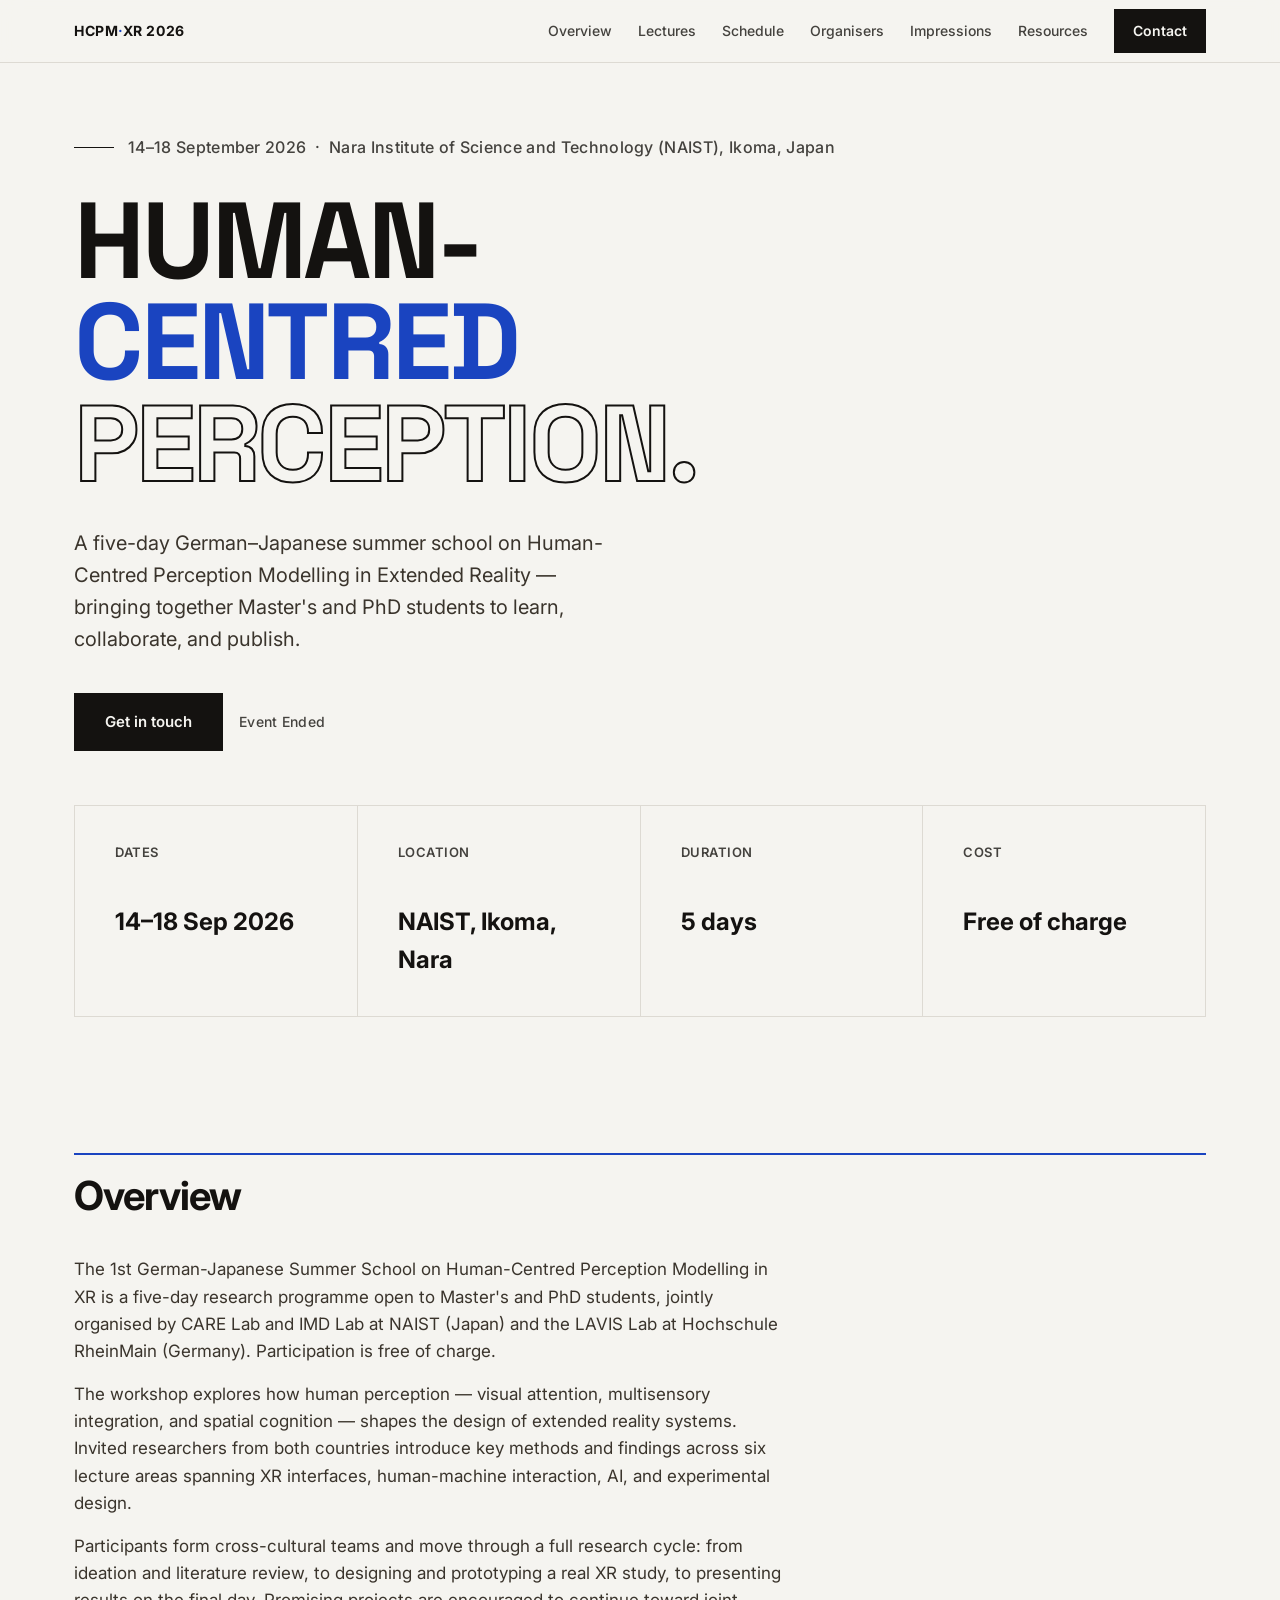
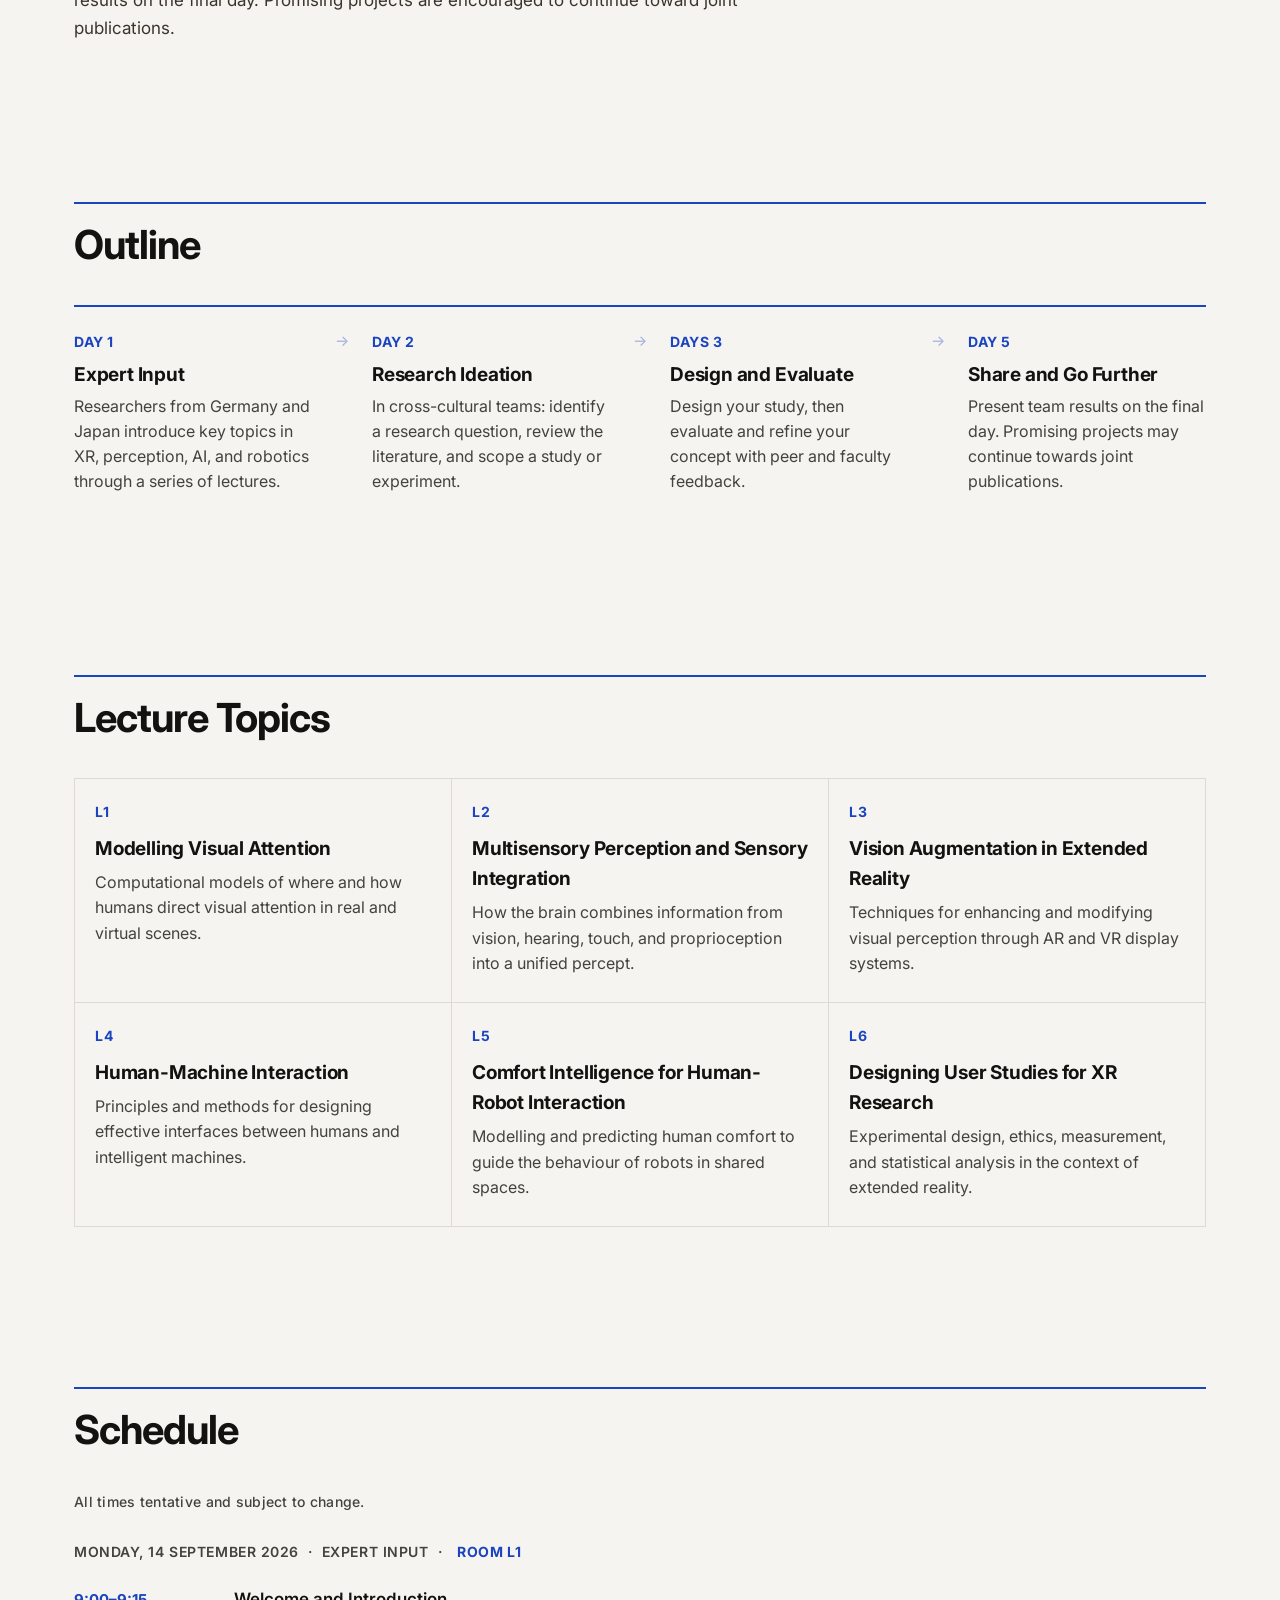
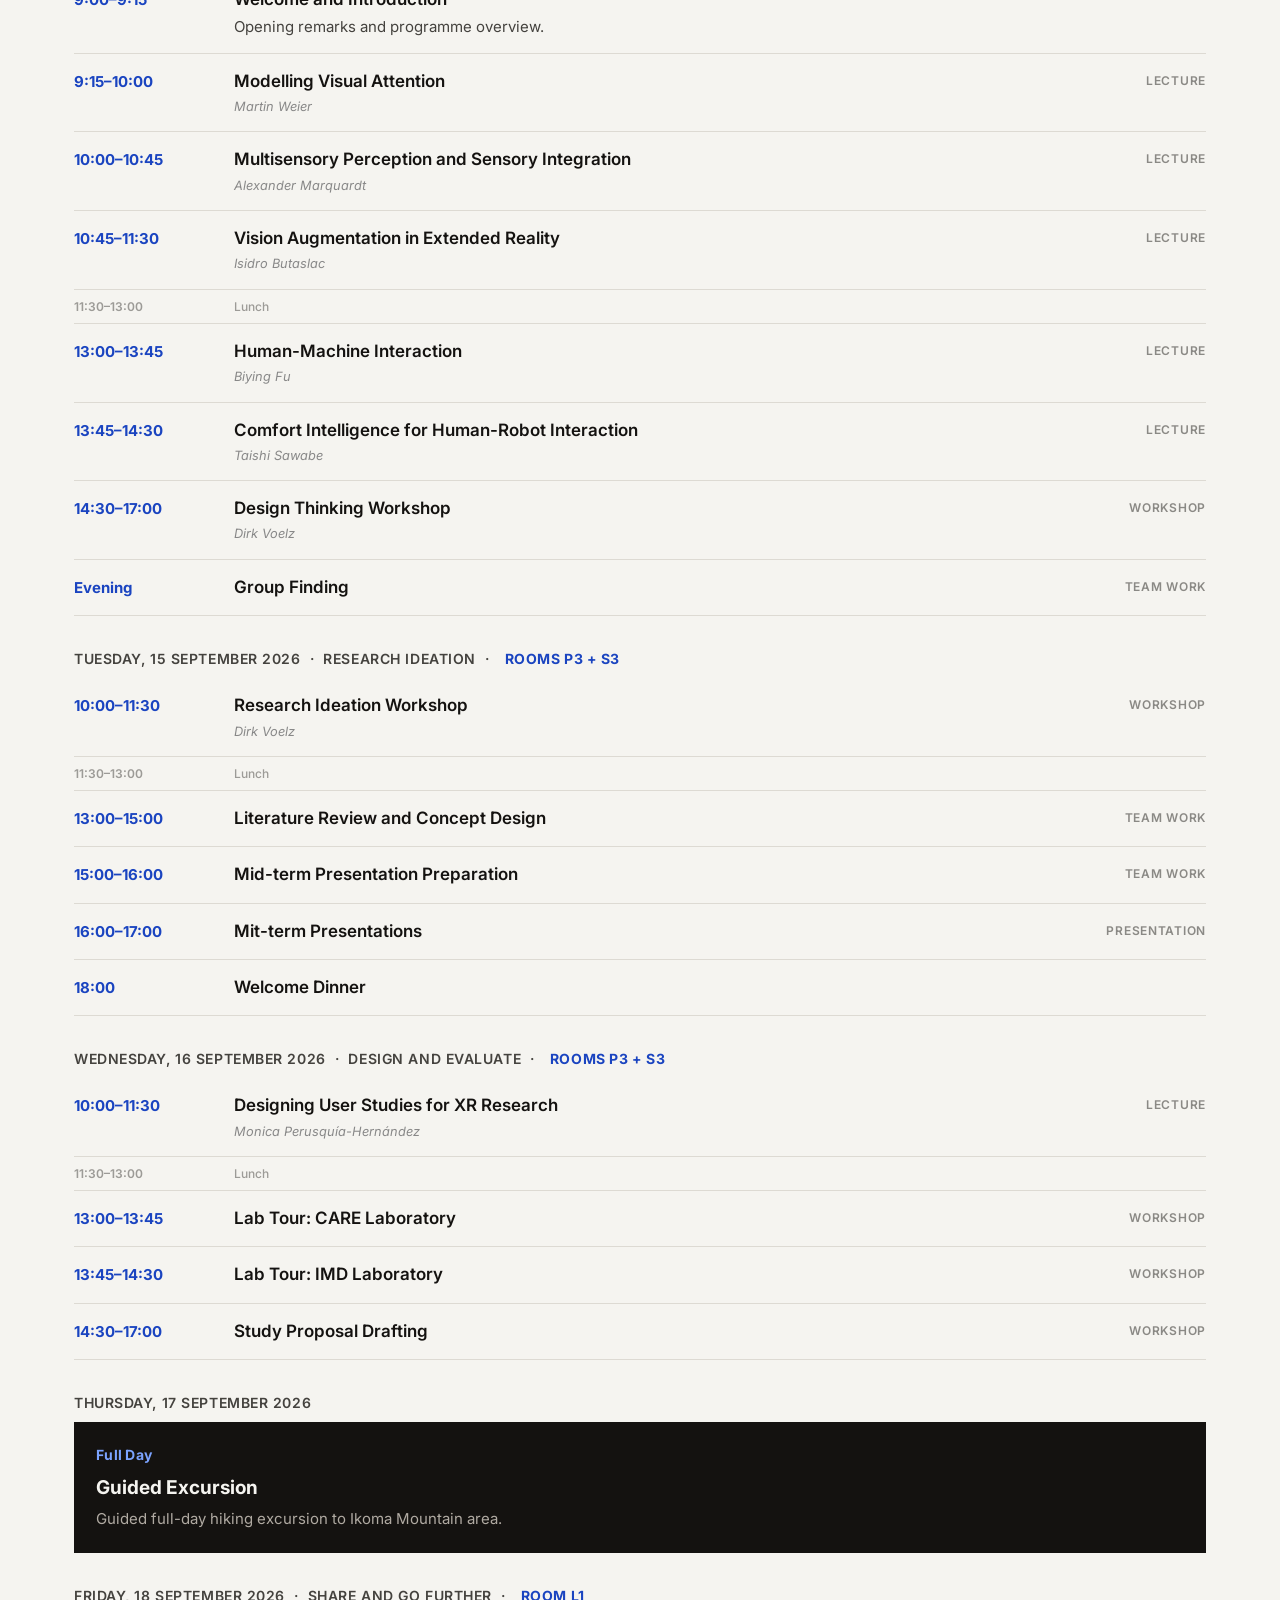
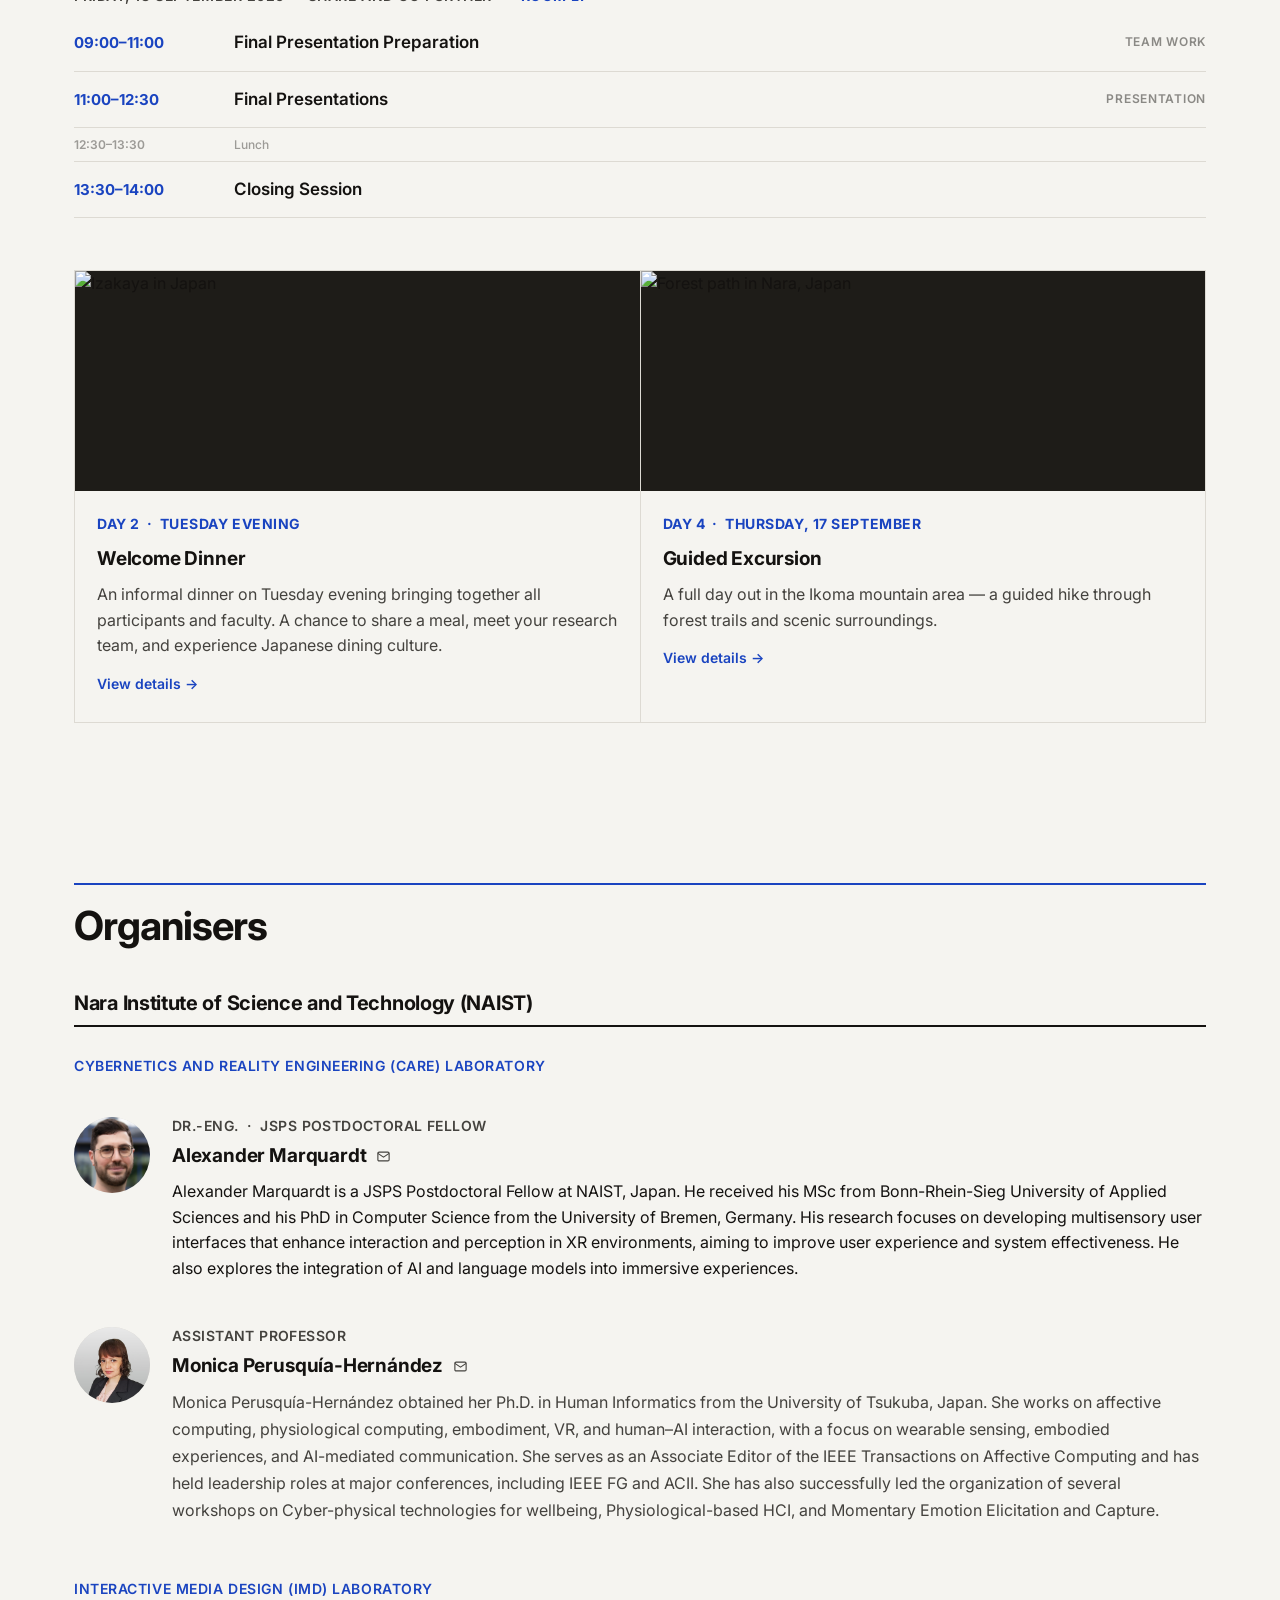
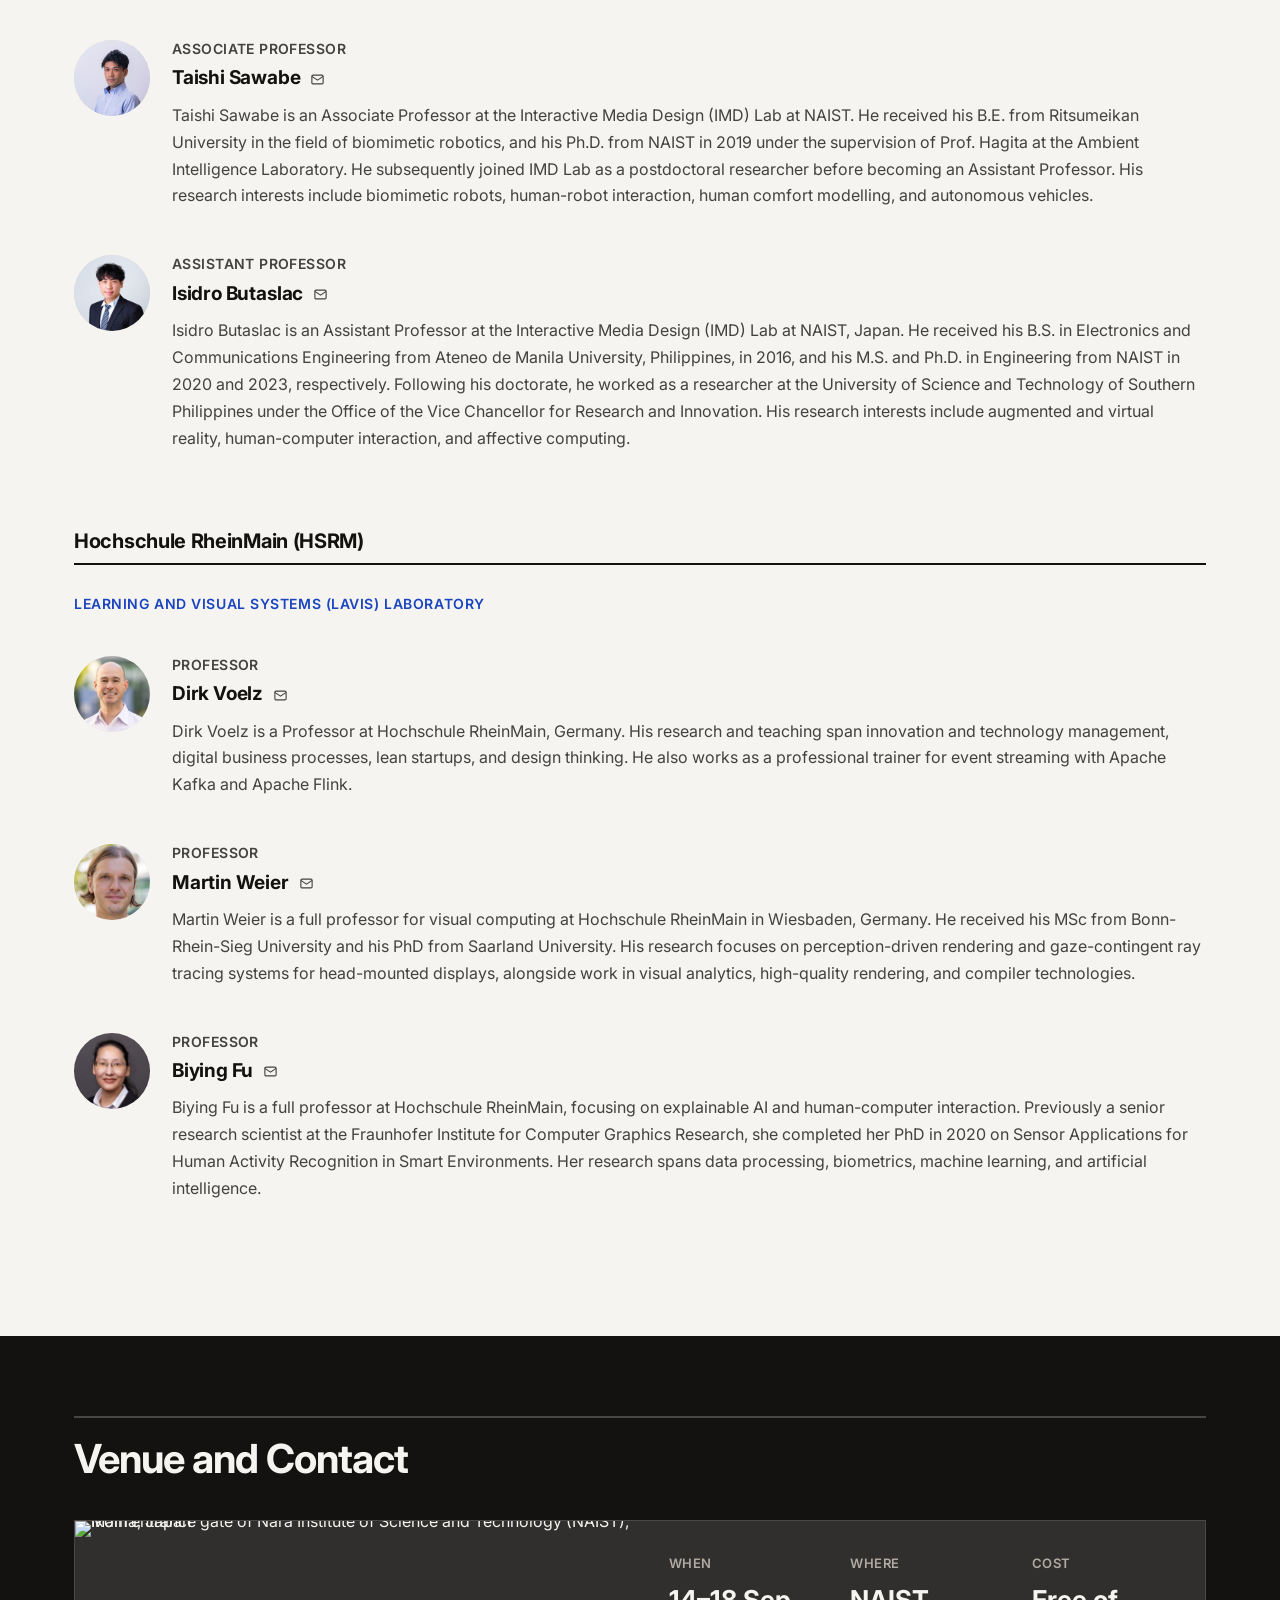
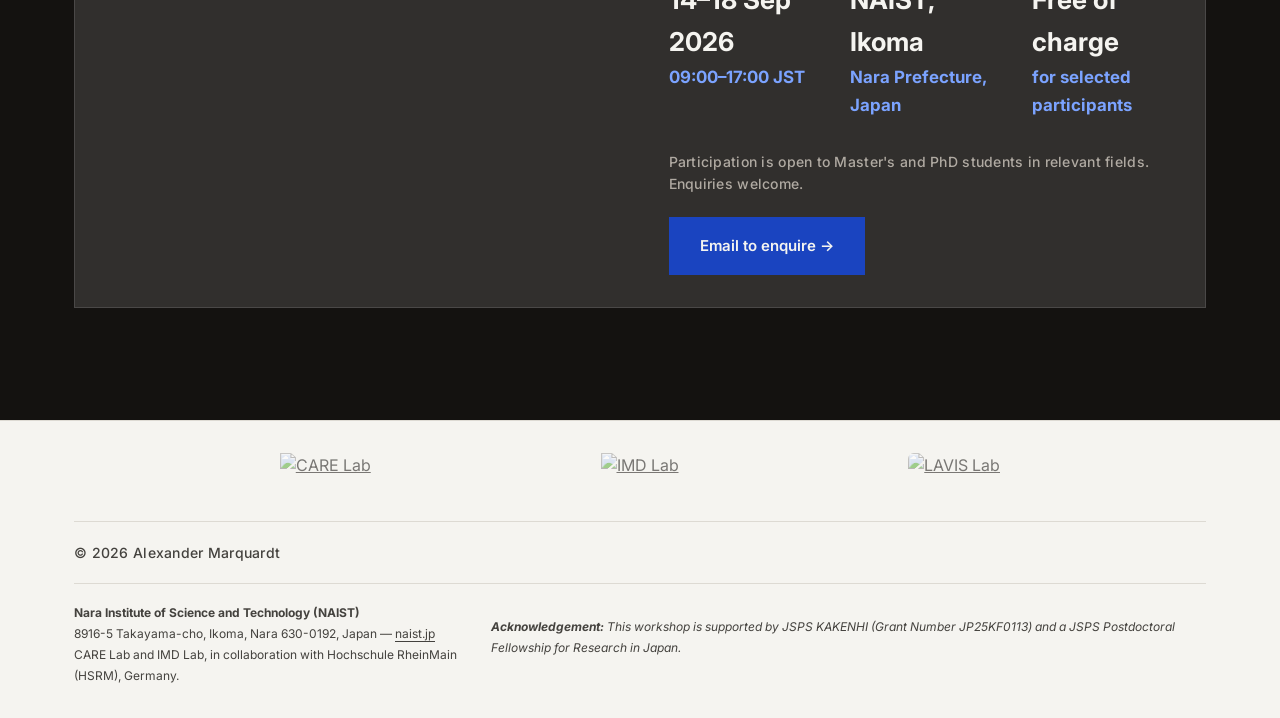
==== commit d9d2338b: "Update index.html" ====
--- a/index.html
+++ b/index.html
@@ -254,6 +254,8 @@
   .impressum img { height: 26px; width: auto; opacity: .45; flex-shrink: 0; margin-top: 3px; }
   .impressum p { font-family: var(--body); font-size: 12px; color: var(--muted); line-height: 1.75; }
   .impressum a { color: var(--muted); text-decoration: underline; text-underline-offset: 3px; }
+  .acknowledgement { margin-top: 14px; }
+  .acknowledgement p { font-family: var(--body); font-size: 12px; color: var(--muted); line-height: 1.75; }
   /* Section number: larger decorative weight */
   .head .num { font-size: 11px; letter-spacing: .18em; }
   /* ---- SOCIAL HIGHLIGHTS ---- */
@@ -637,6 +639,8 @@
         <a href="https://www.naist.jp/en/" target="_blank" rel="noopener">naist.jp</a><br />
         CARE Lab and IMD Lab, in collaboration with Hochschule RheinMain (HSRM), Germany.
       </p>
+     <div class="acknowledgement">
+      <p><em><strong>Acknowledgement:</strong> This workshop is supported by JSPS KAKENHI (Grant Number JP25KF0113) and a JSPS Postdoctoral Fellowship for Research in Japan.</em></p>
     </div>
   </div>
 </footer>
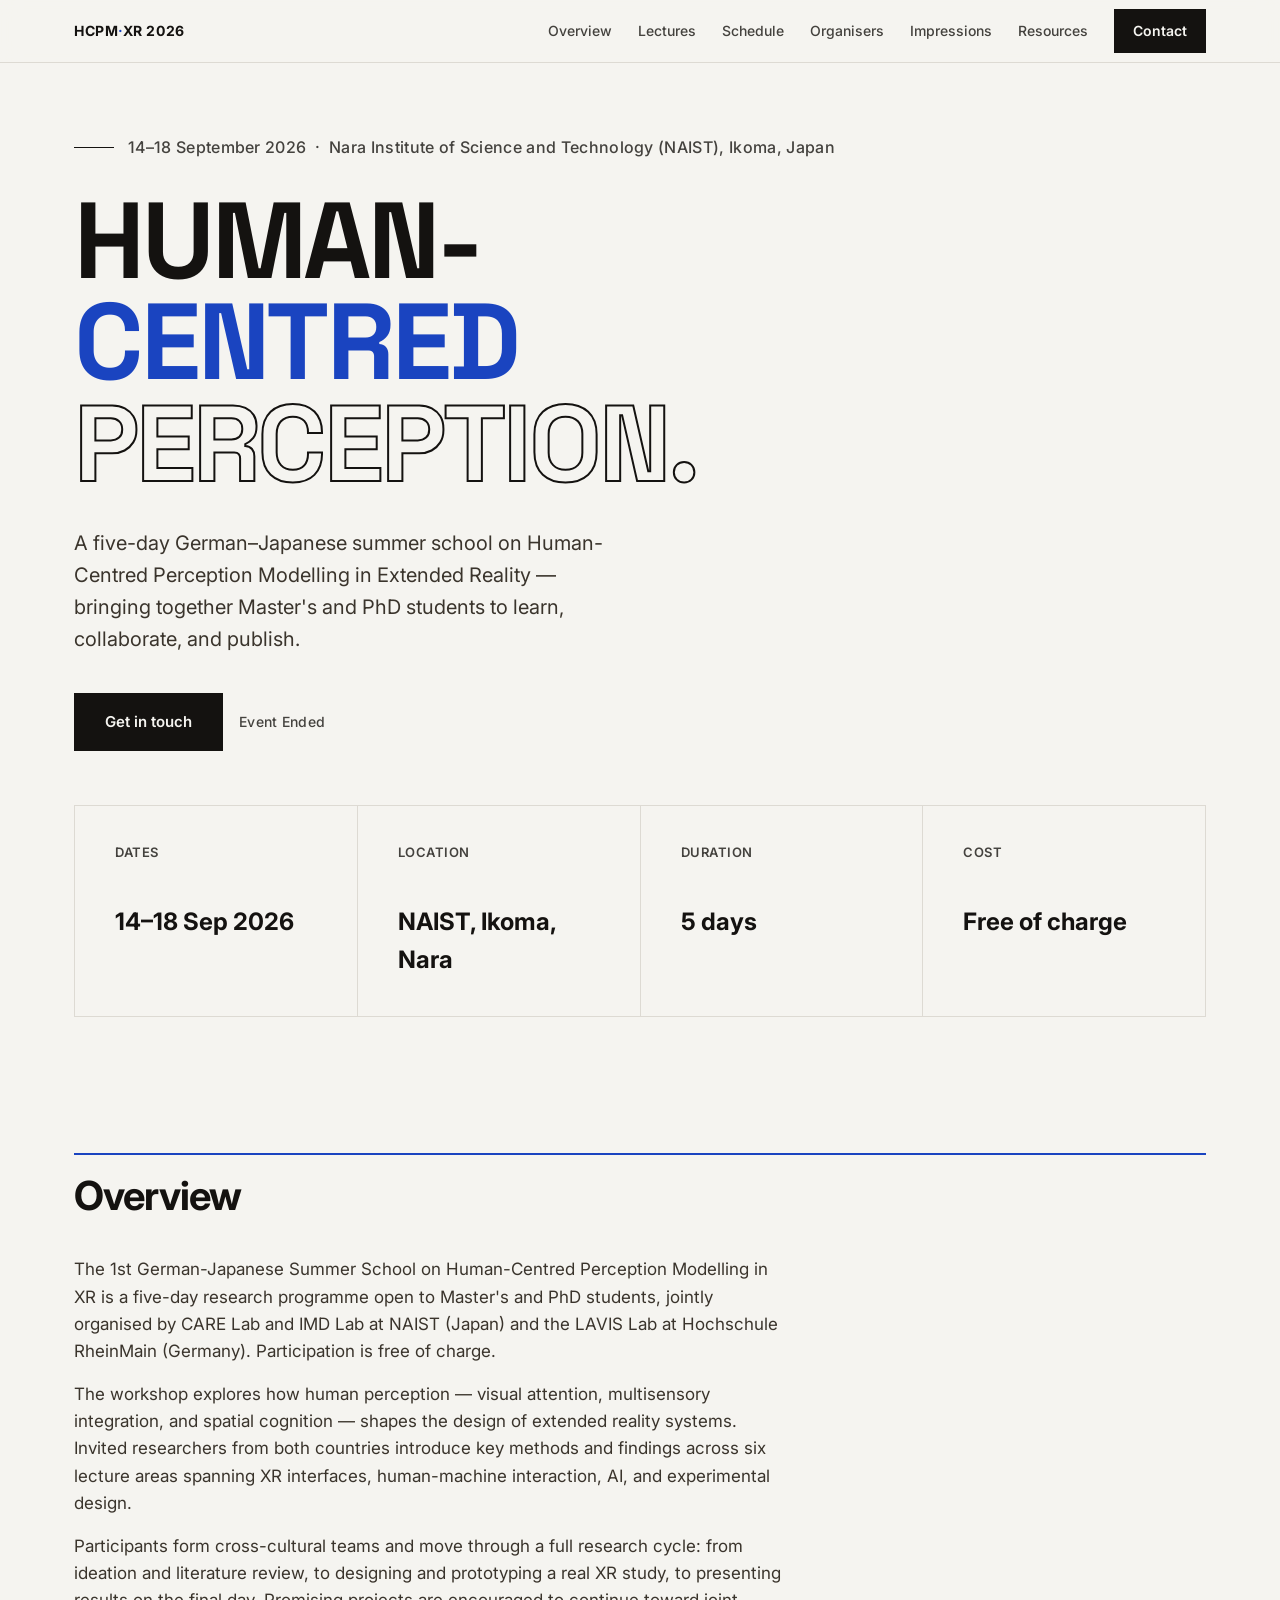
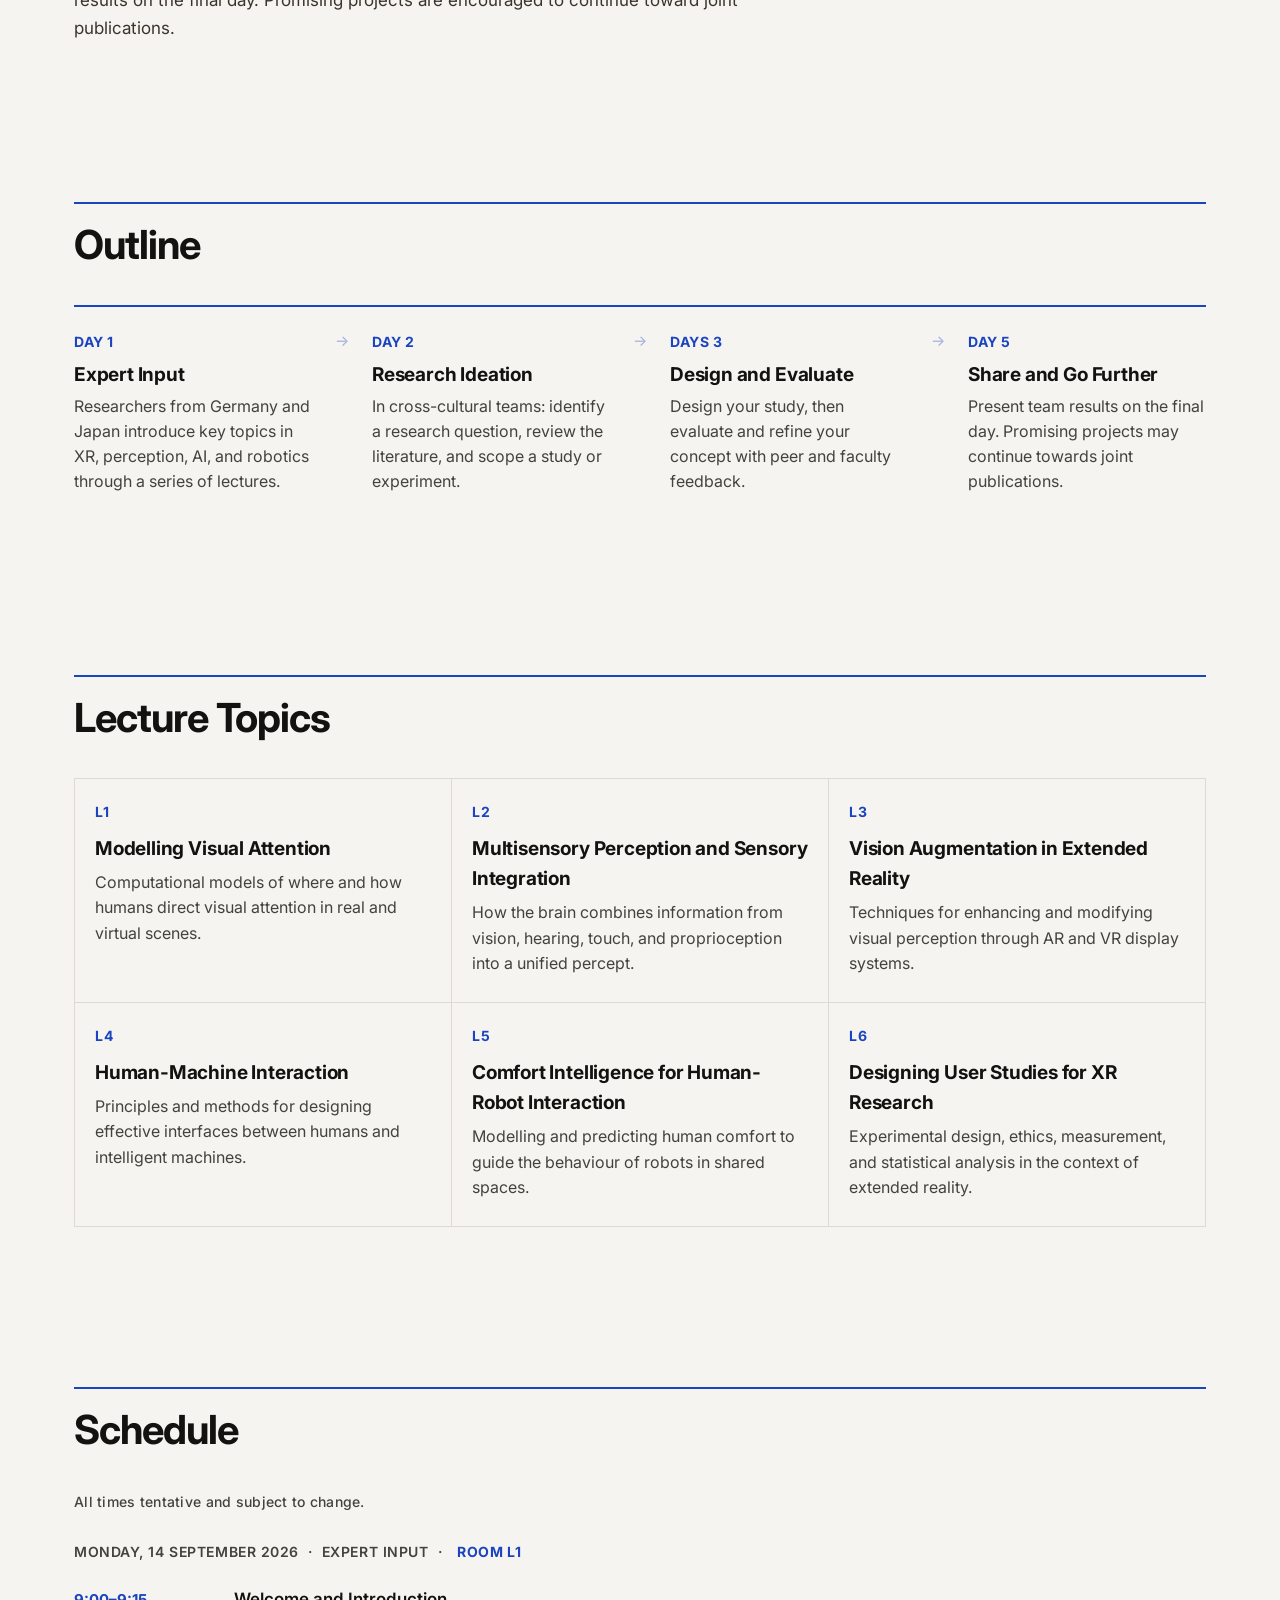
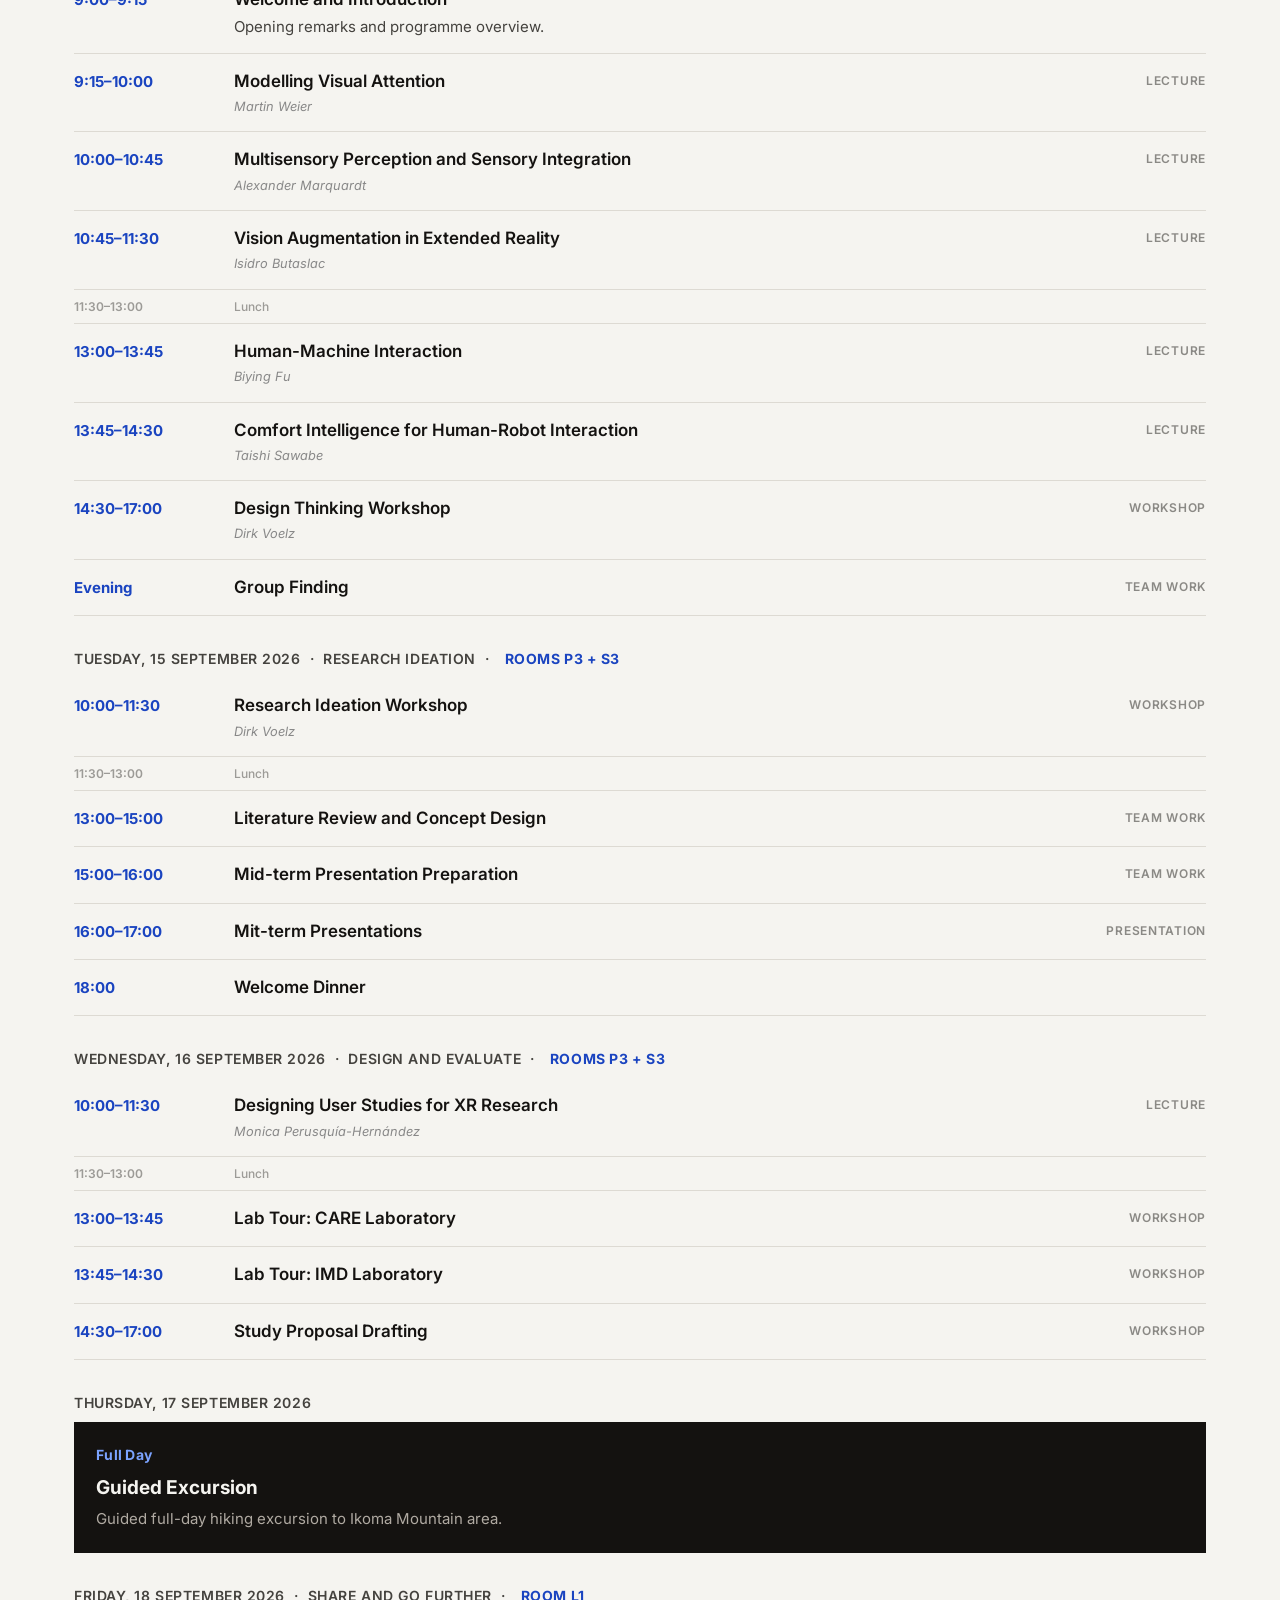
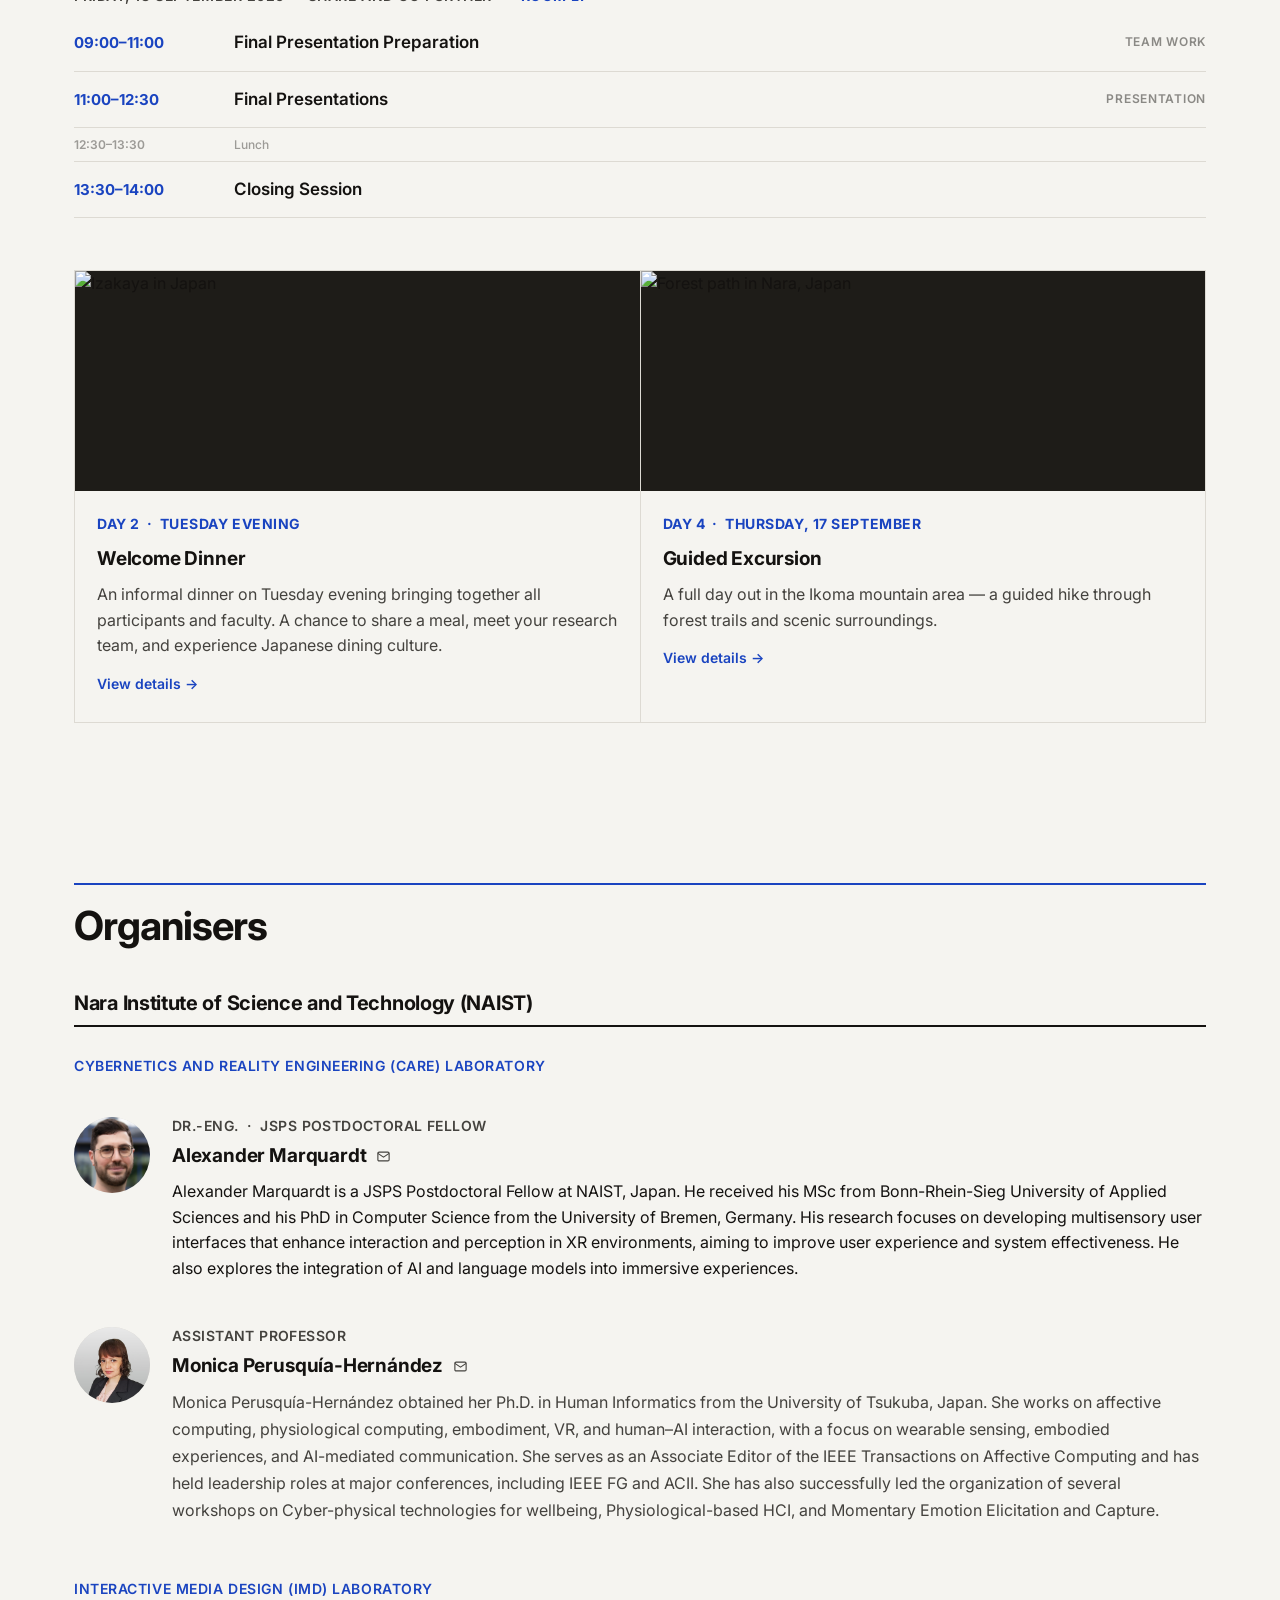
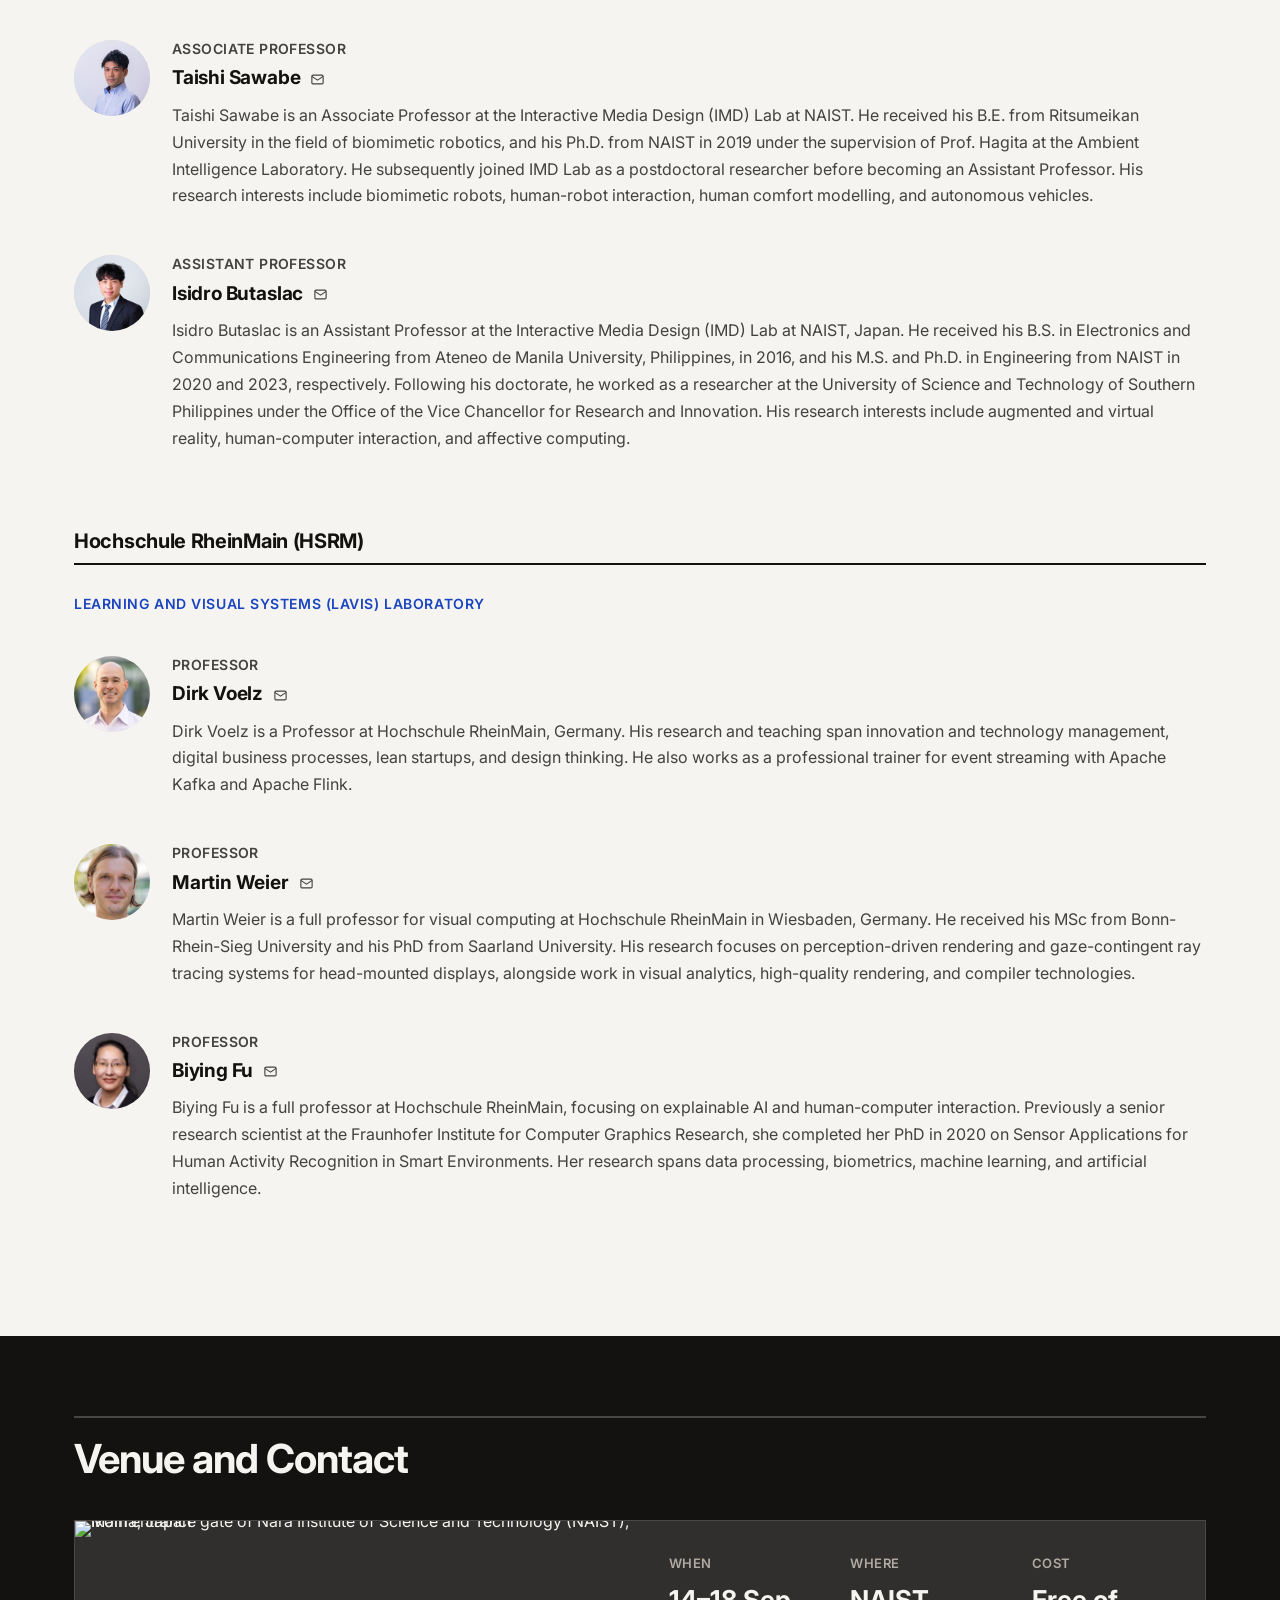
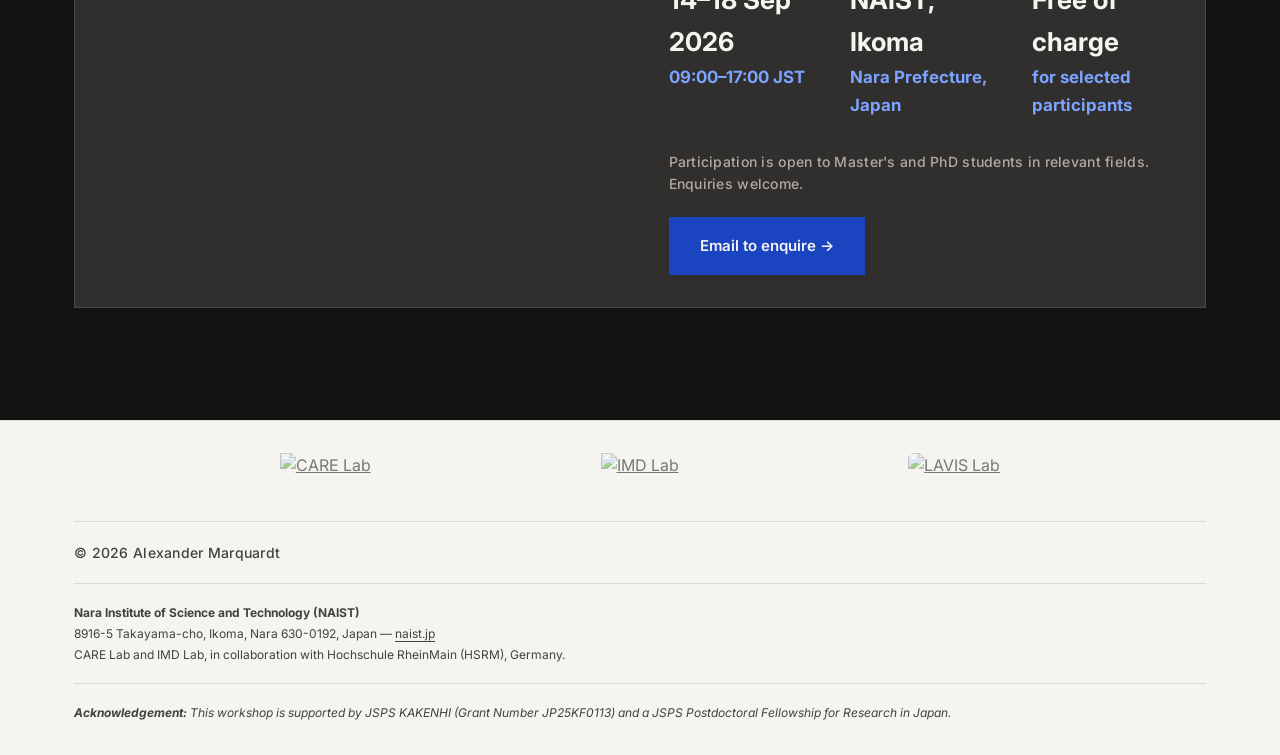
==== commit 8d4e0721: "Update index.html" ====
--- a/index.html
+++ b/index.html
@@ -254,7 +254,7 @@
   .impressum img { height: 26px; width: auto; opacity: .45; flex-shrink: 0; margin-top: 3px; }
   .impressum p { font-family: var(--body); font-size: 12px; color: var(--muted); line-height: 1.75; }
   .impressum a { color: var(--muted); text-decoration: underline; text-underline-offset: 3px; }
-  .acknowledgement { margin-top: 14px; }
+  .acknowledgement { border-top: 1px solid var(--hair); padding-top: 18px; margin-top: 18px; }
   .acknowledgement p { font-family: var(--body); font-size: 12px; color: var(--muted); line-height: 1.75; }
   /* Section number: larger decorative weight */
   .head .num { font-size: 11px; letter-spacing: .18em; }
@@ -639,7 +639,8 @@
         <a href="https://www.naist.jp/en/" target="_blank" rel="noopener">naist.jp</a><br />
         CARE Lab and IMD Lab, in collaboration with Hochschule RheinMain (HSRM), Germany.
       </p>
-     <div class="acknowledgement">
+    </div>
+    <div class="acknowledgement">
       <p><em><strong>Acknowledgement:</strong> This workshop is supported by JSPS KAKENHI (Grant Number JP25KF0113) and a JSPS Postdoctoral Fellowship for Research in Japan.</em></p>
     </div>
   </div>
